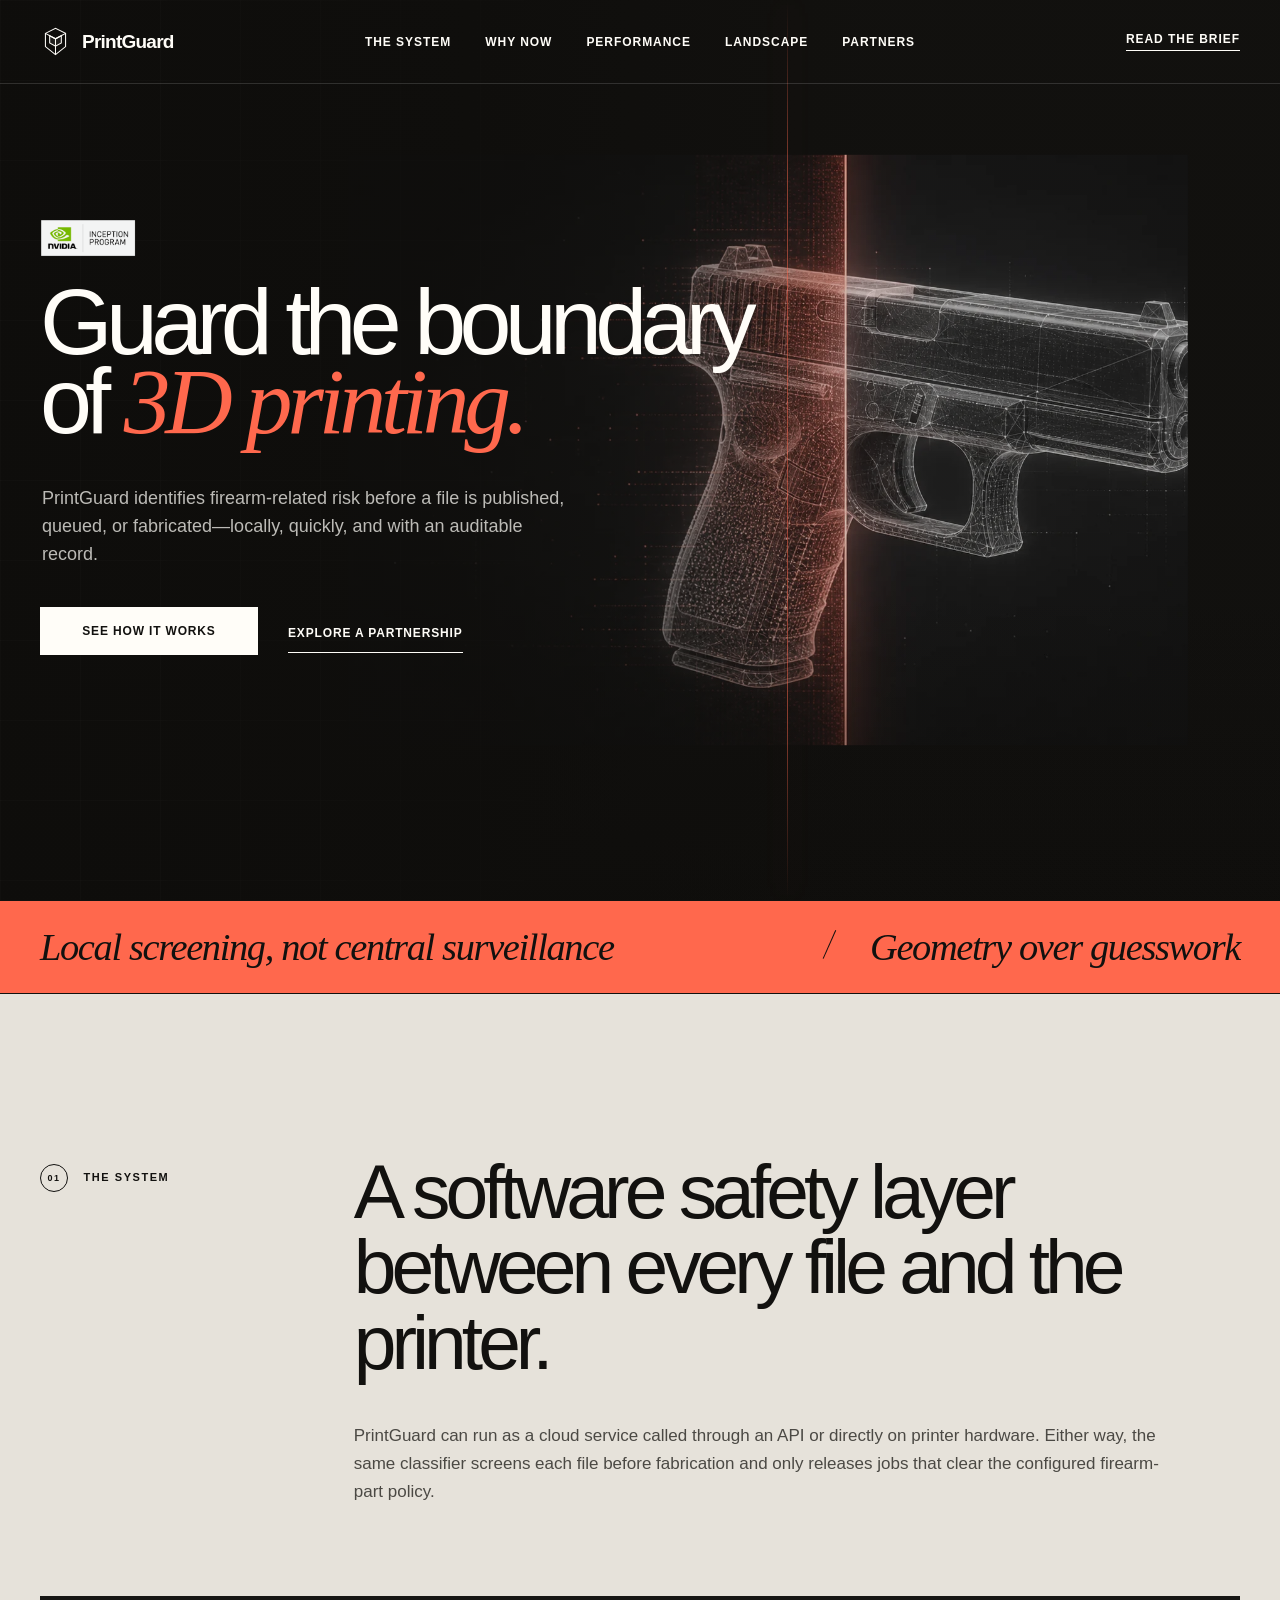
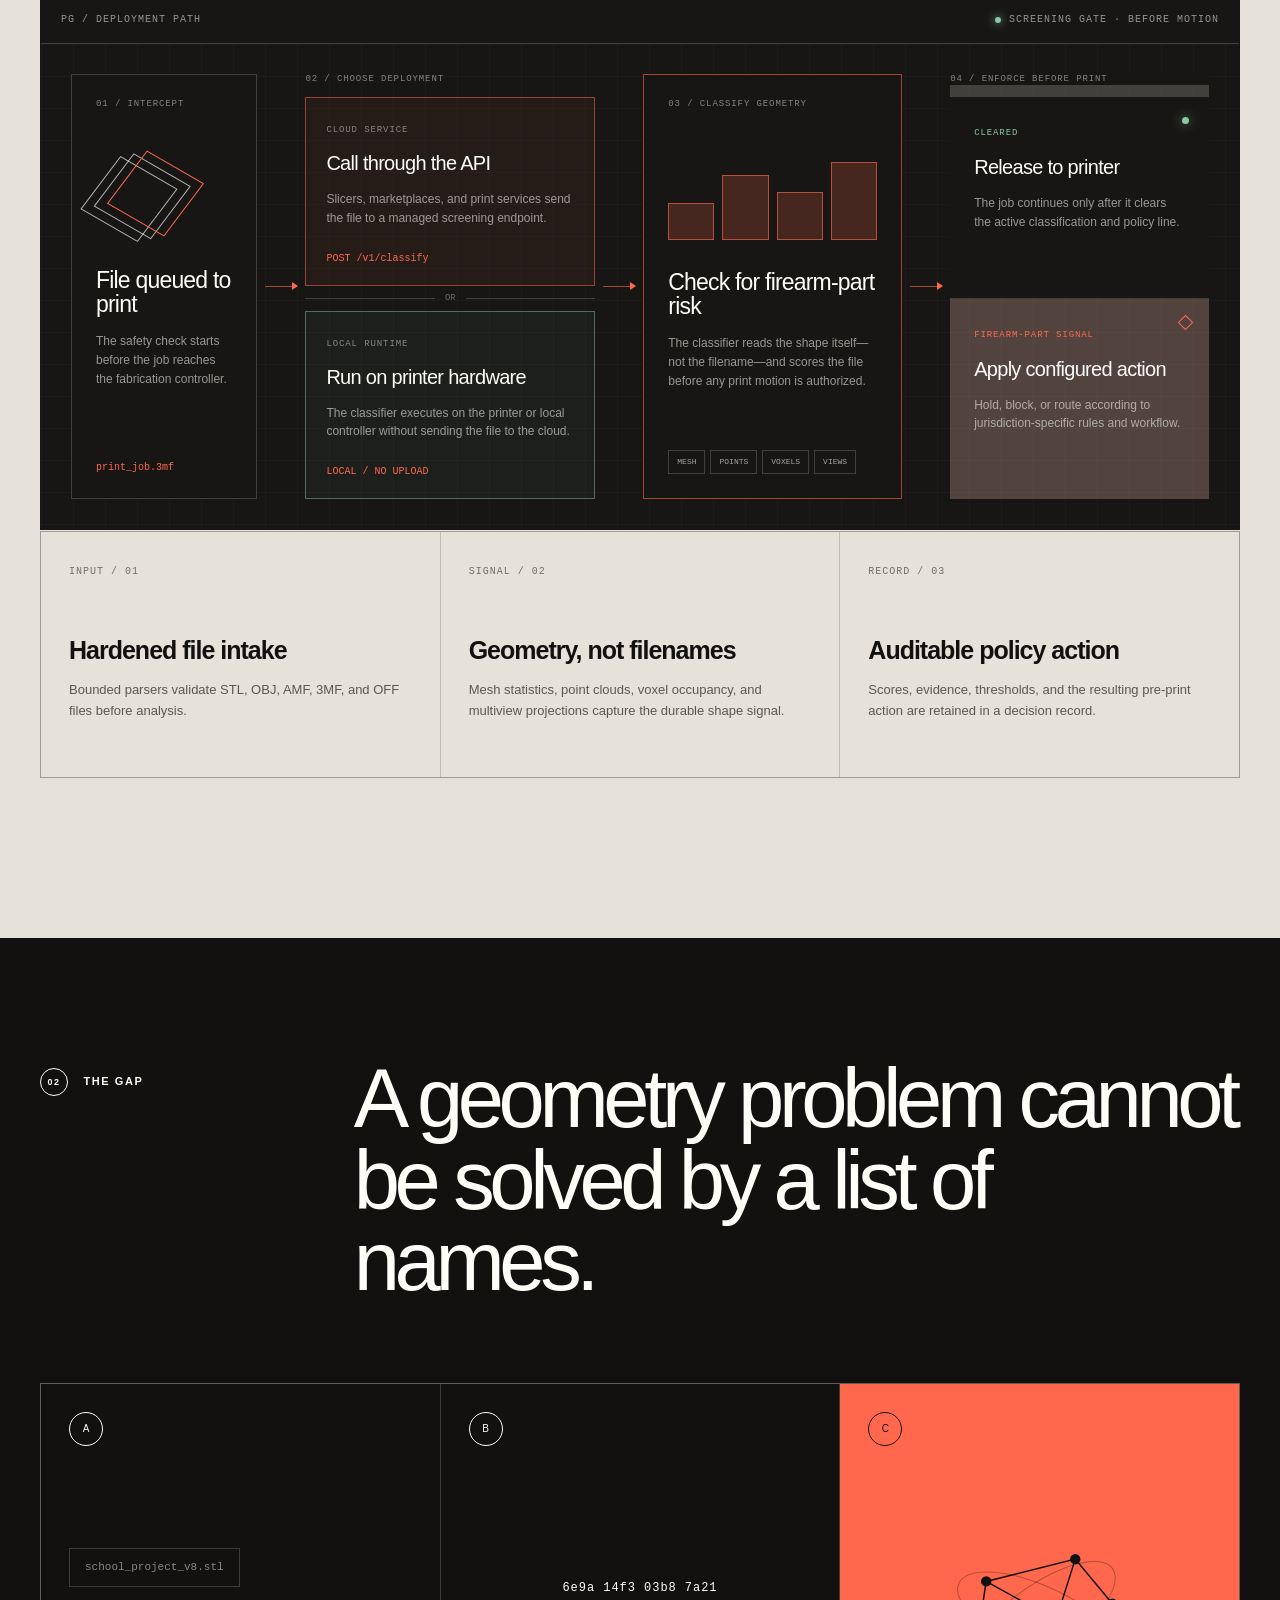
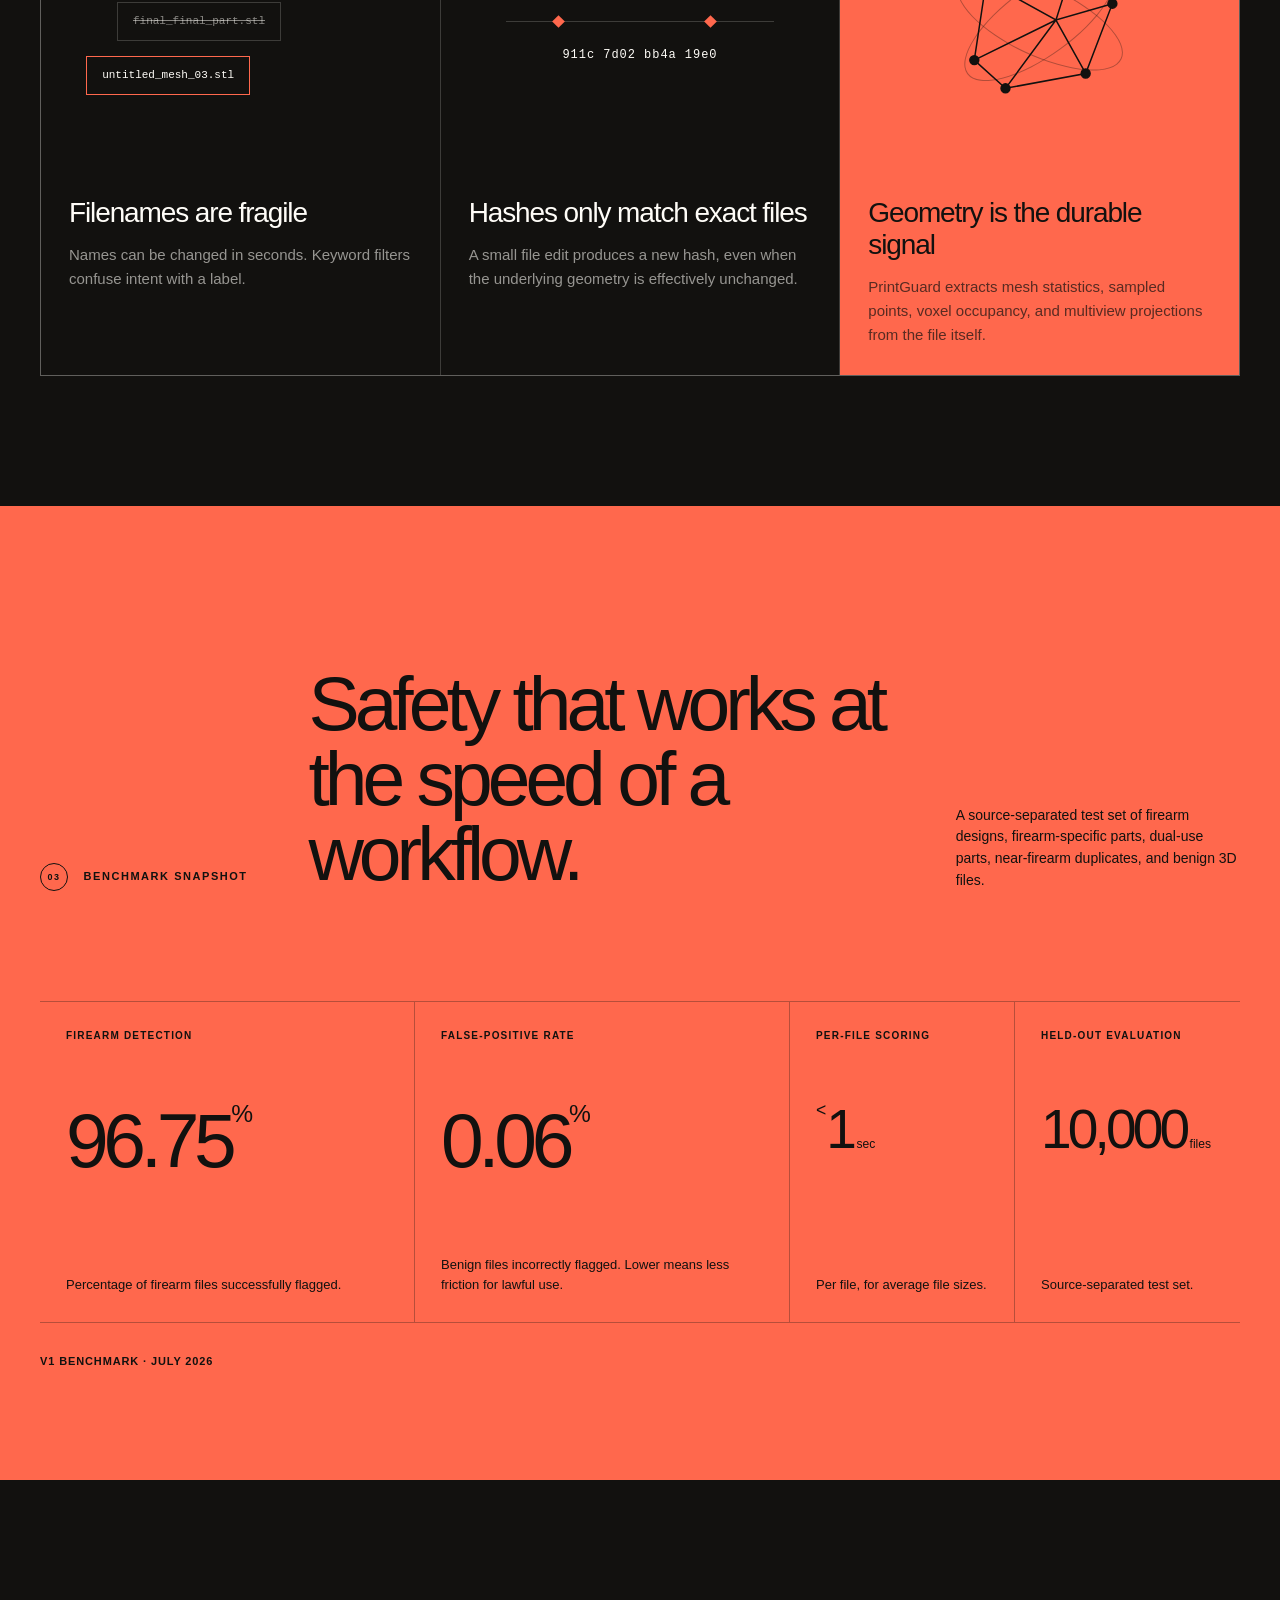
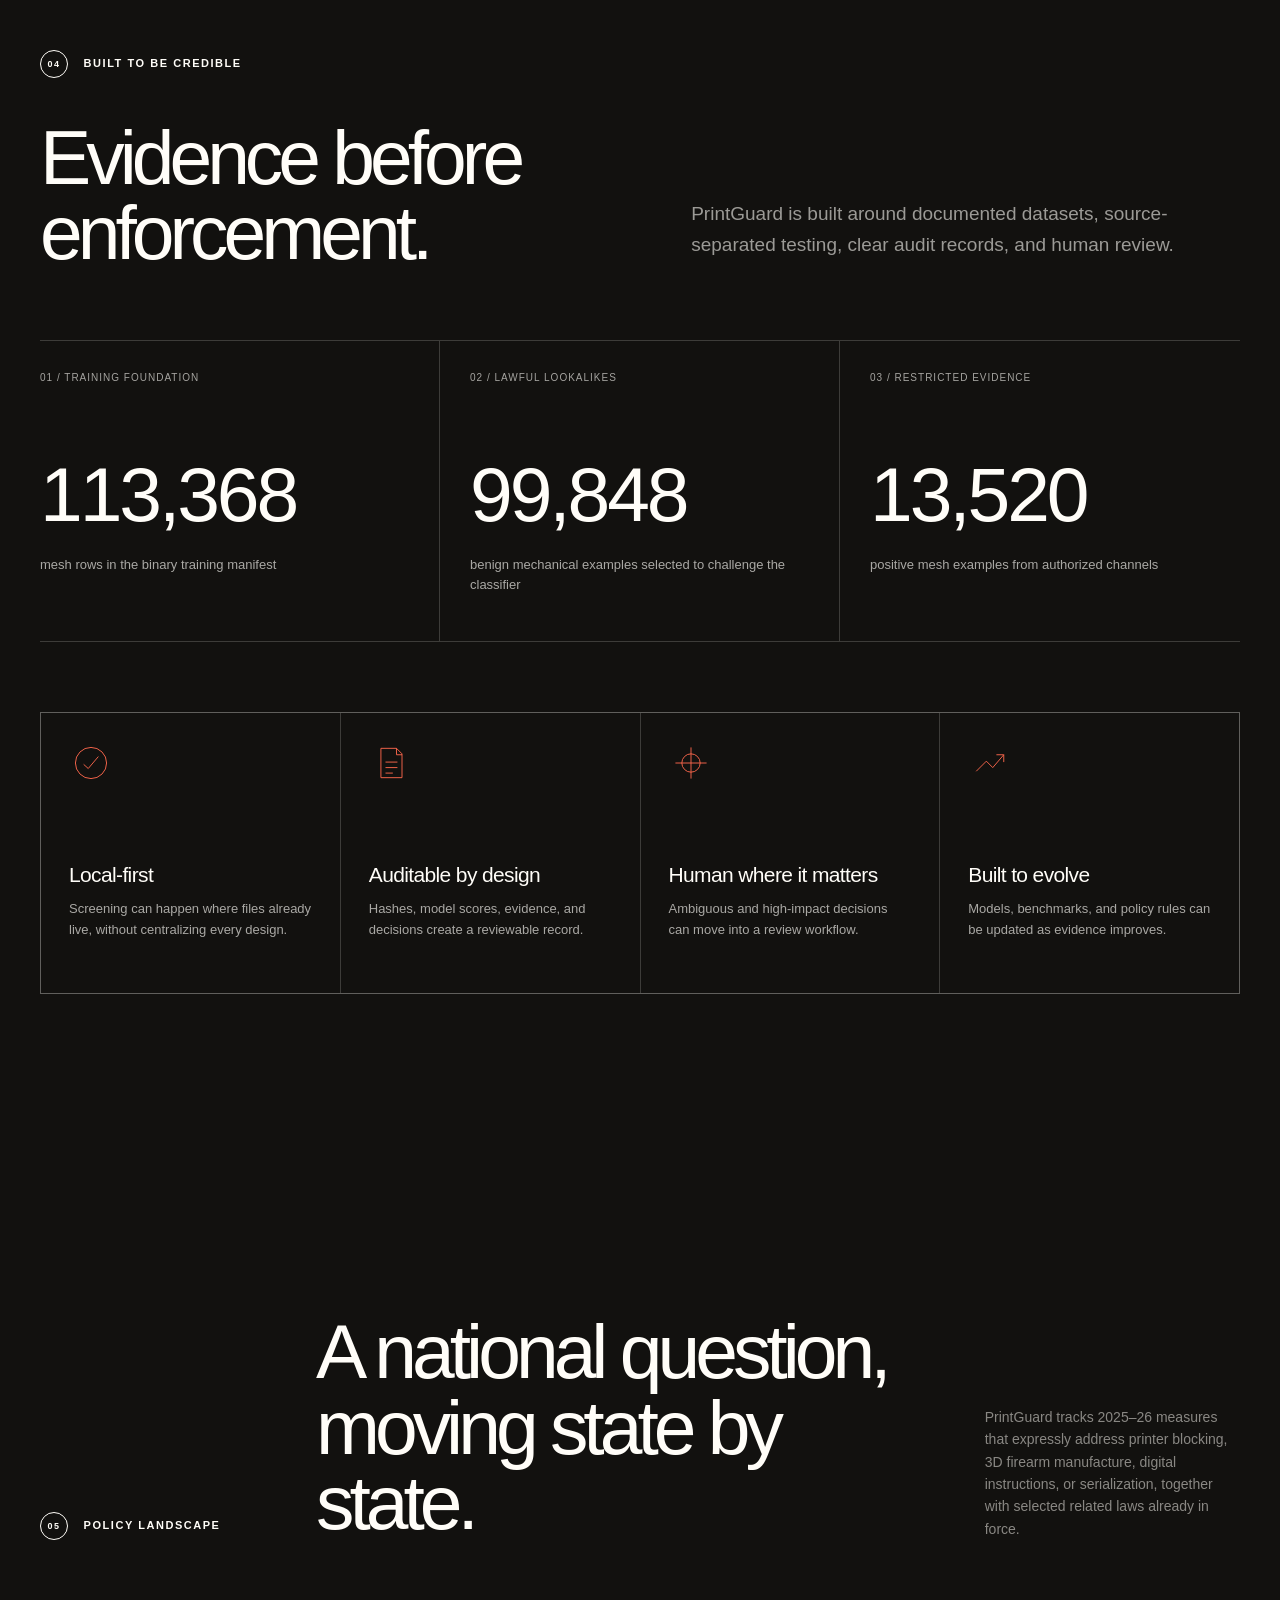
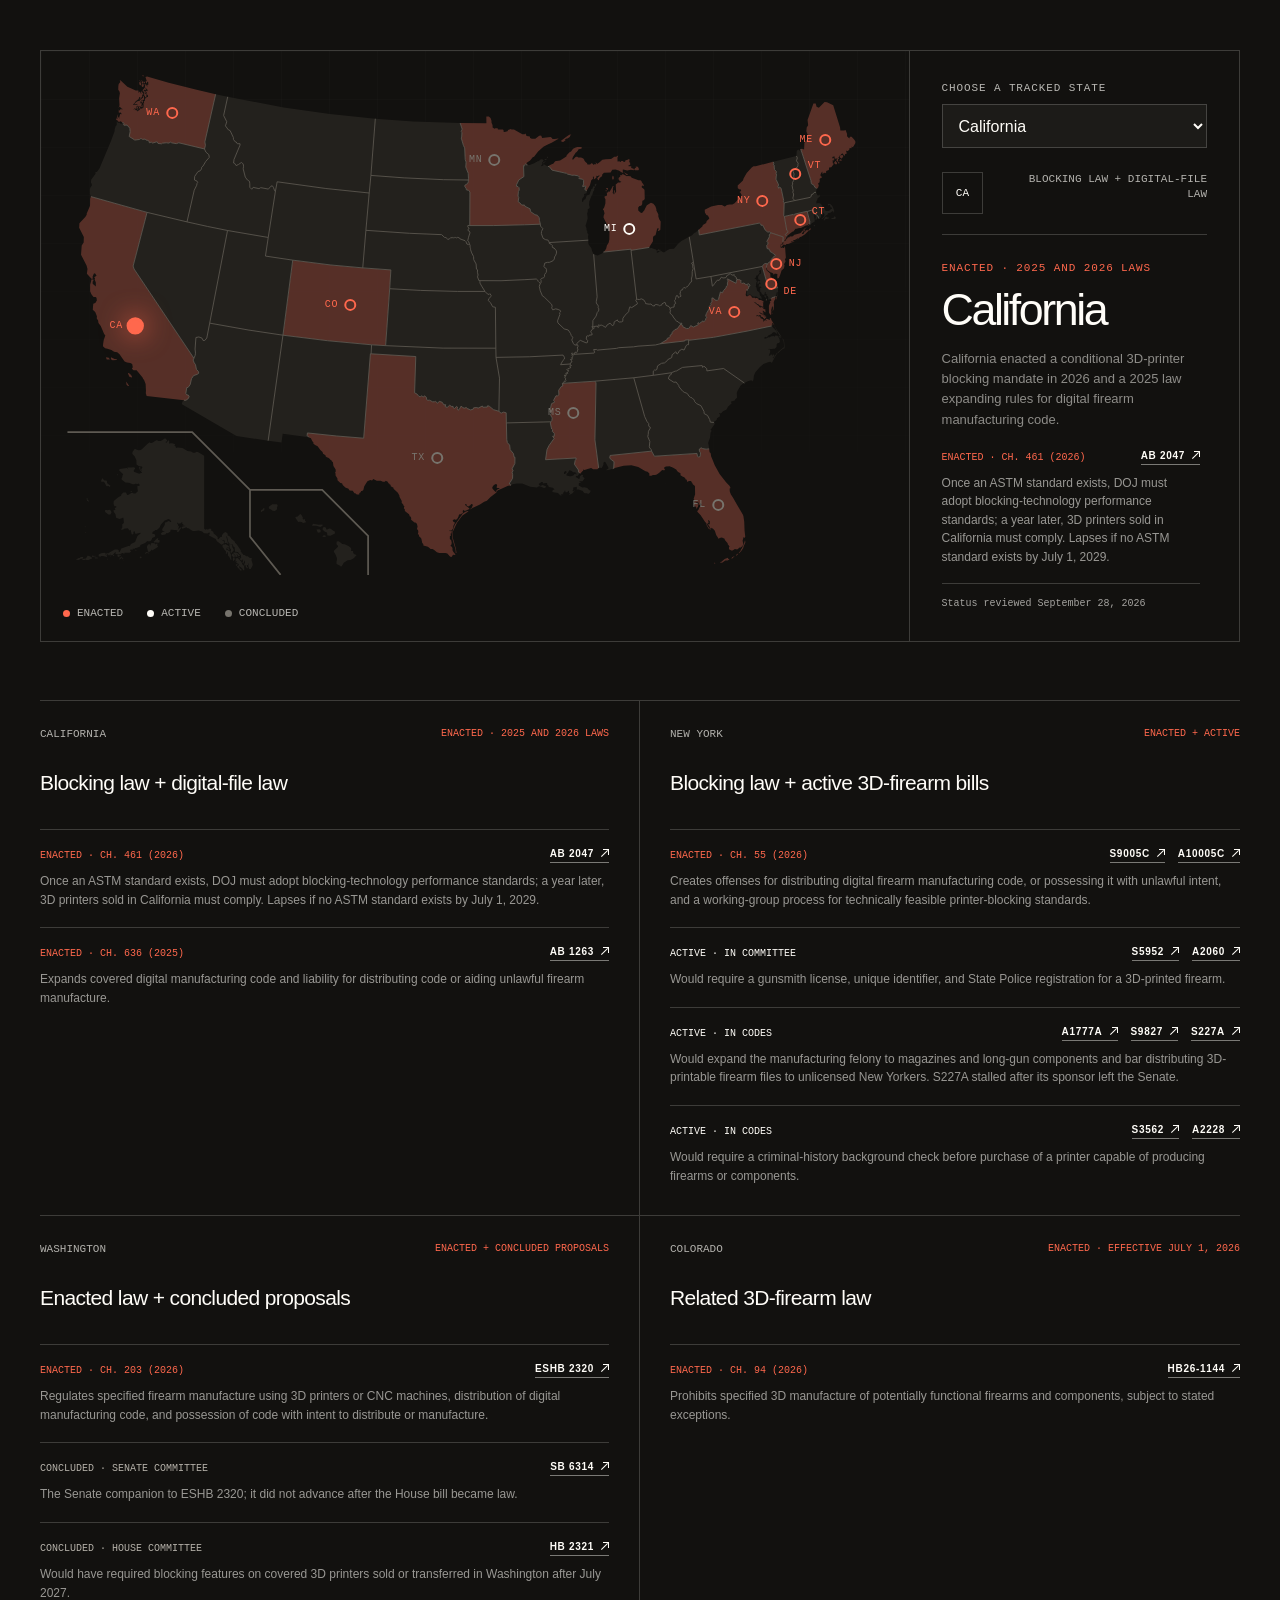
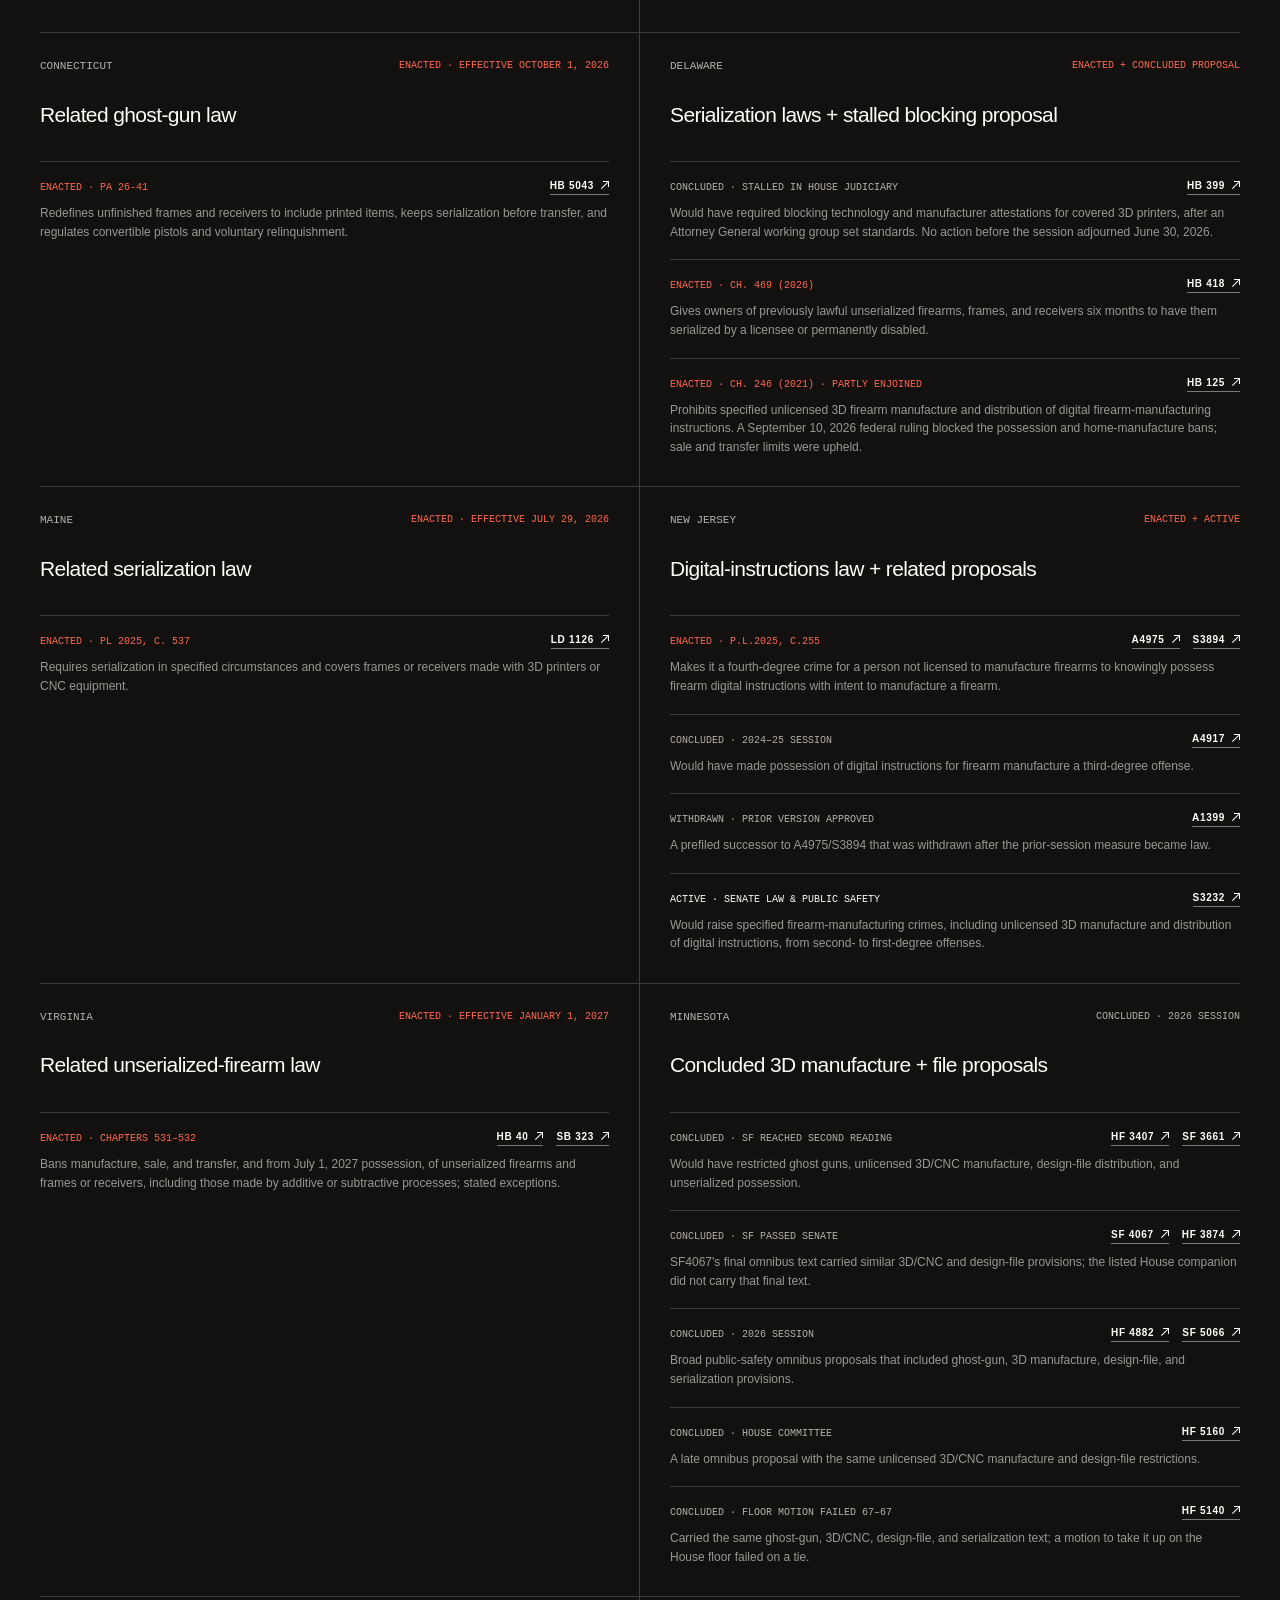
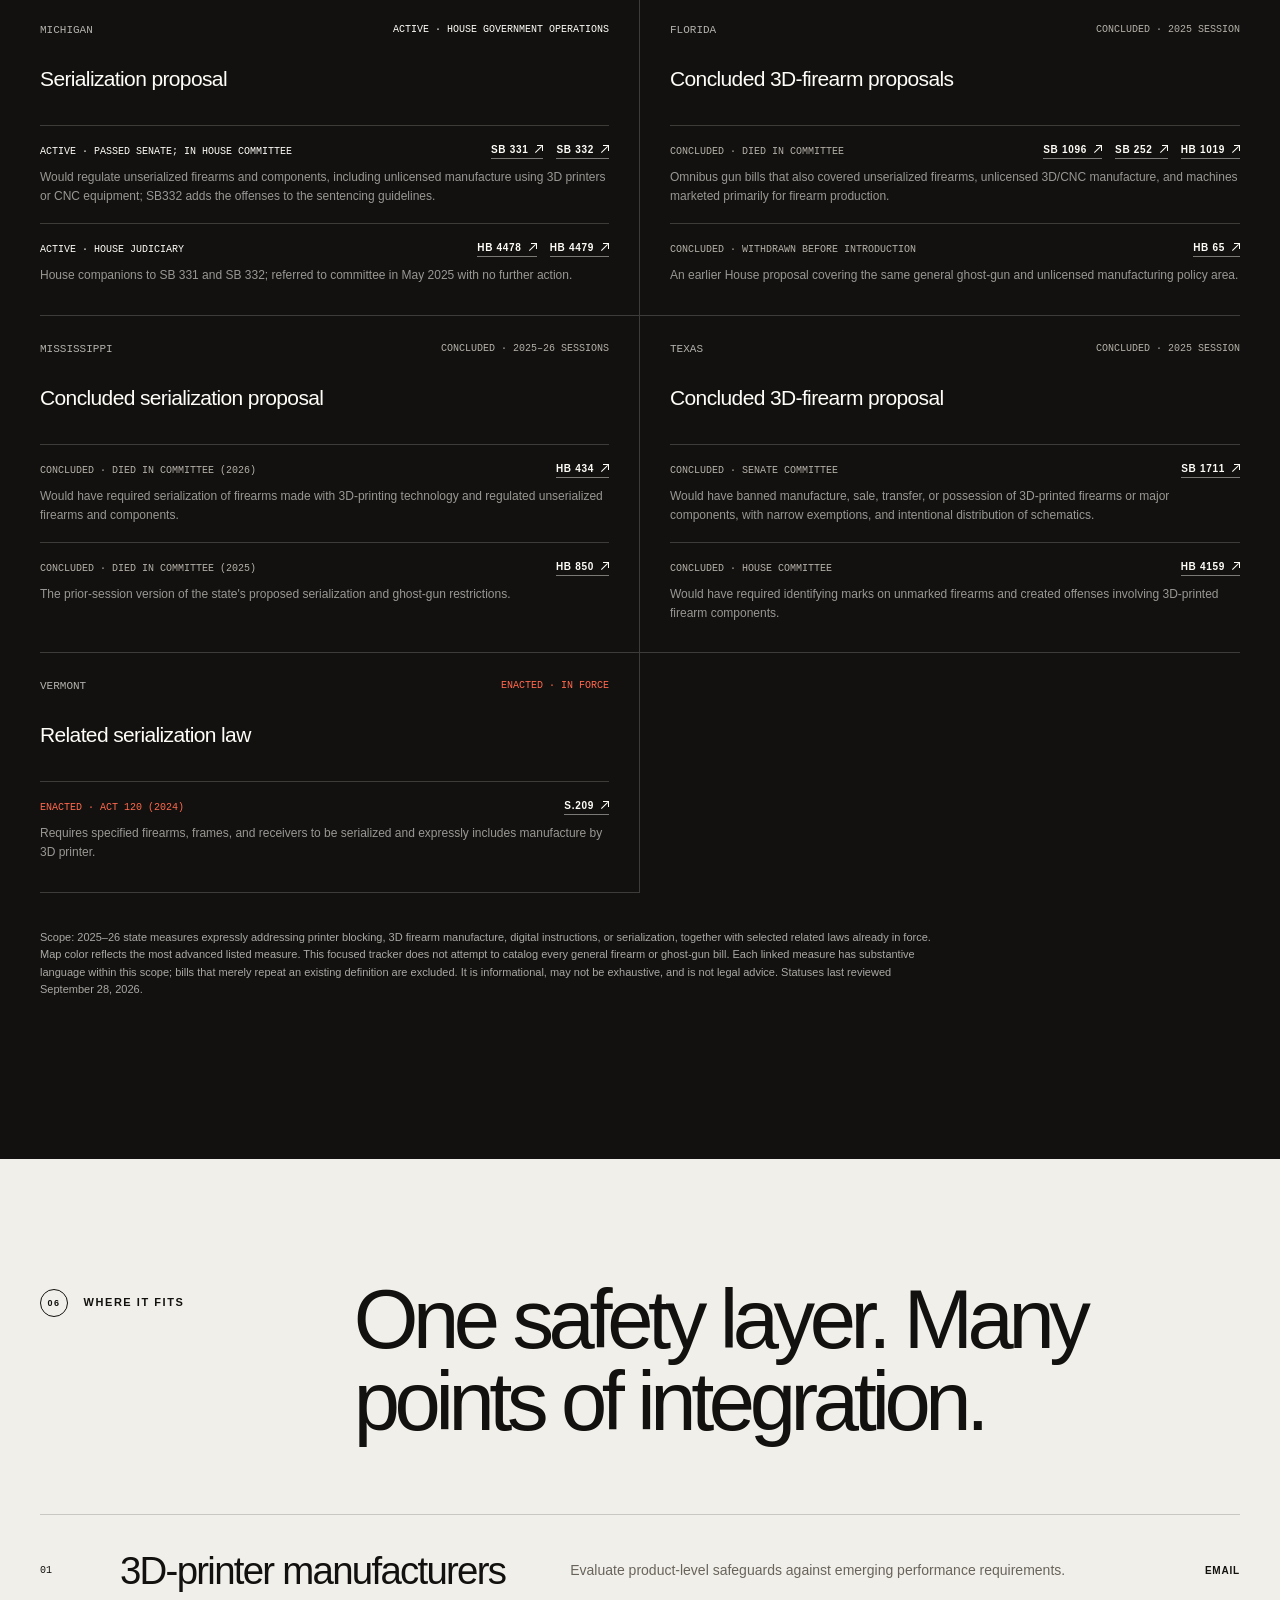
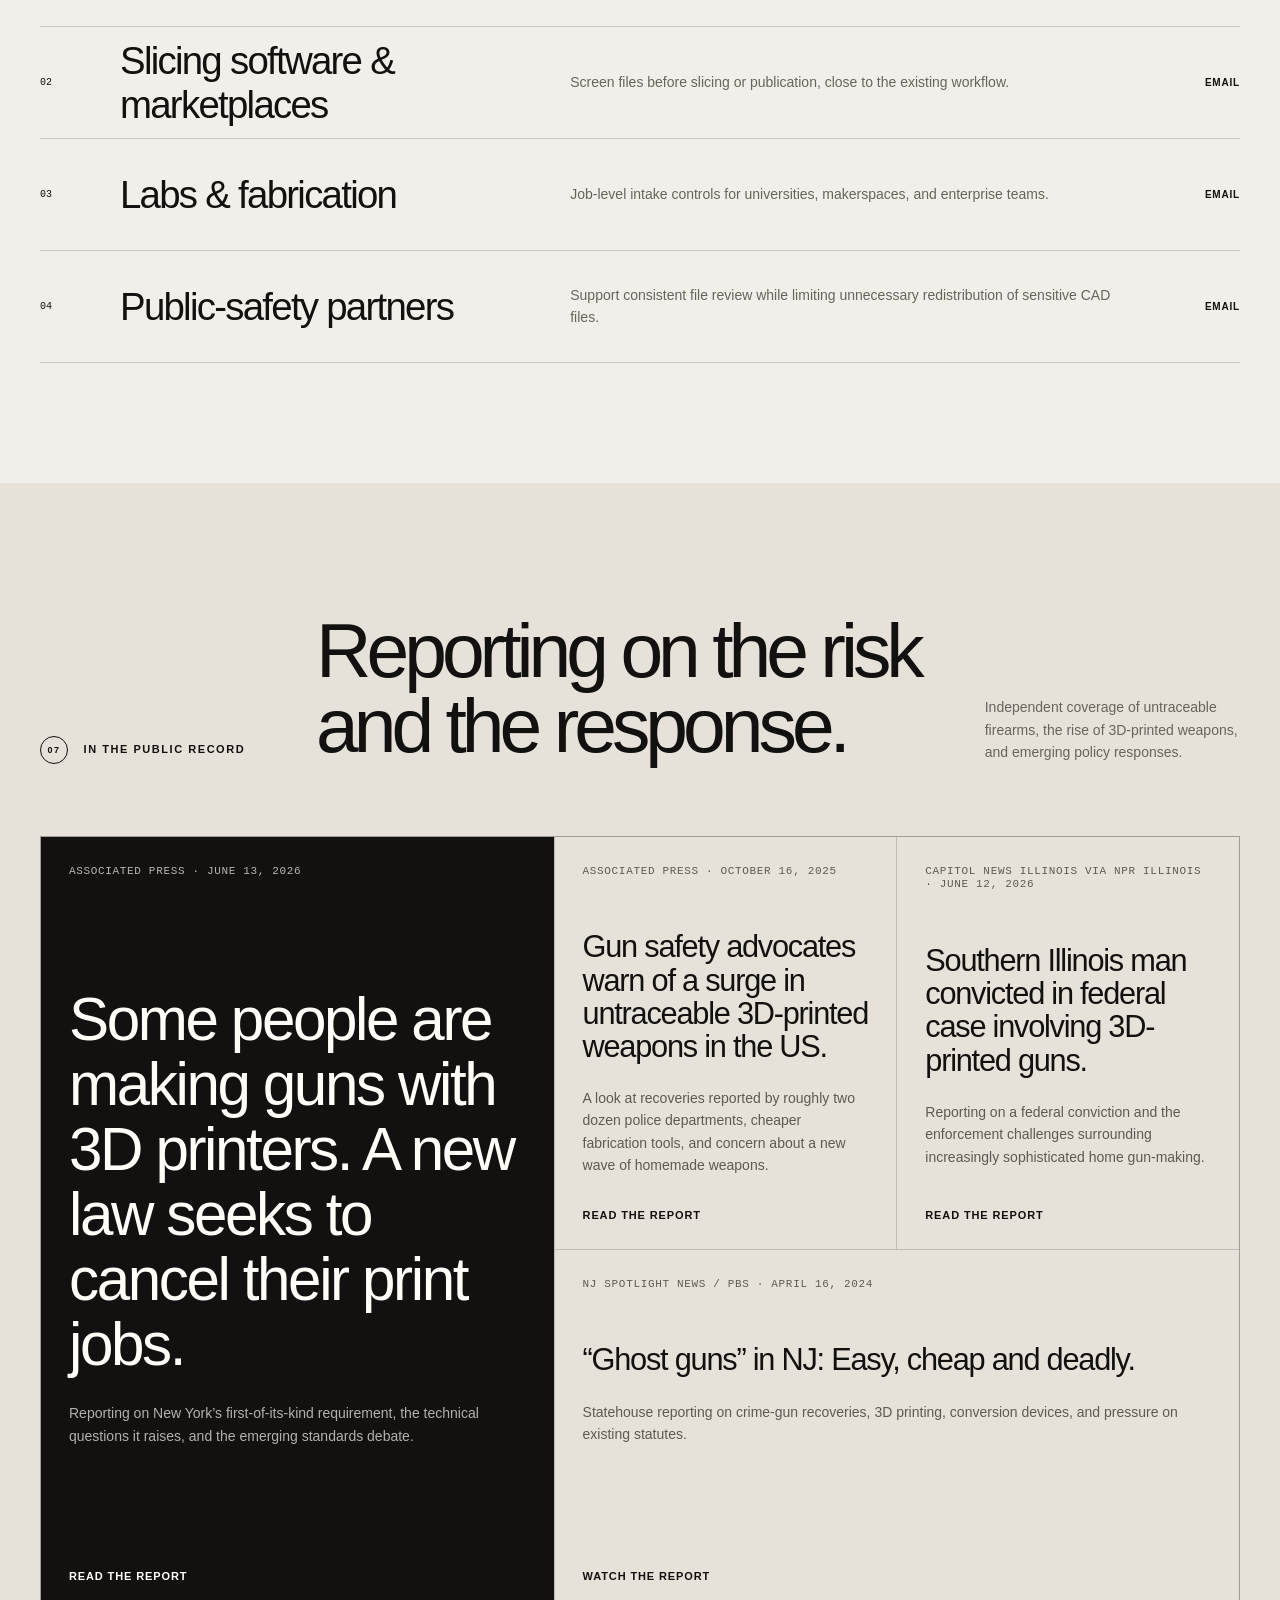
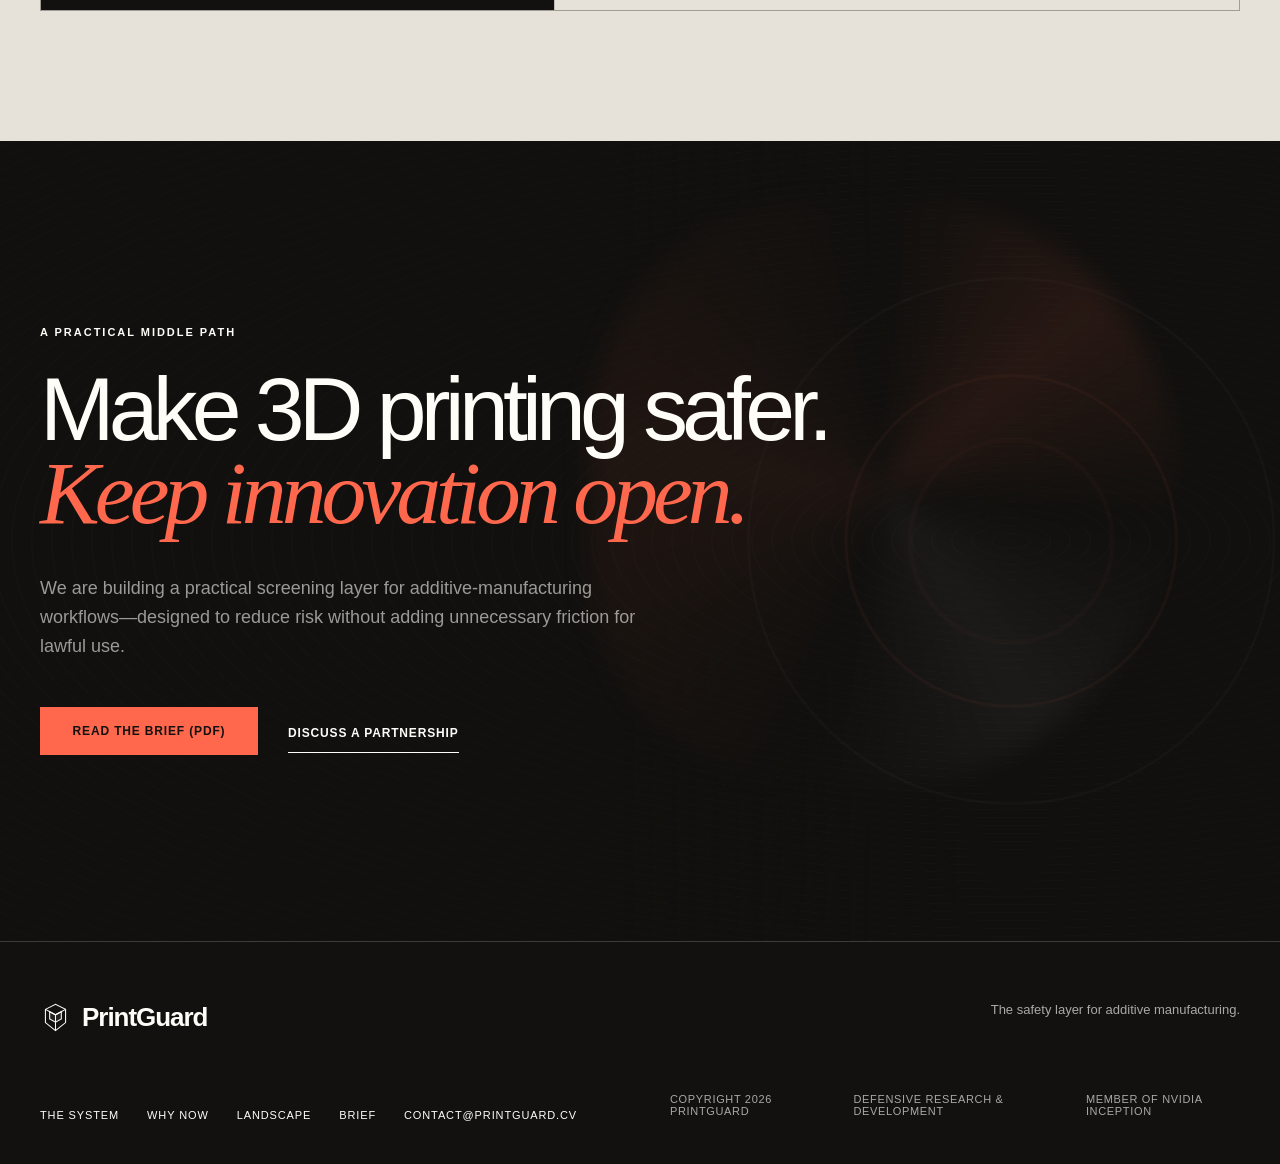
==== index.html @ b594e623 "format" ====
<!doctype html>
<html lang="en">
  <head>
    <meta charset="utf-8" />
    <meta name="viewport" content="width=device-width, initial-scale=1" />
    <meta
      name="description"
      content="PrintGuard is a local-first safety layer for additive manufacturing: fast, auditable screening for firearm-related risk in 3D-printing files."
    />
    <meta name="theme-color" content="#12110f" />
    <link rel="canonical" href="https://printguard.cv/" />
    <link rel="icon" href="assets/favicon.svg" type="image/svg+xml" />
    <meta property="og:title" content="PrintGuard — The safety layer for additive manufacturing" />
    <meta
      property="og:description"
      content="Local screening. Auditable decisions. Practical compliance for the next era of 3D printing."
    />
    <meta property="og:type" content="website" />
    <meta property="og:url" content="https://printguard.cv/" />
    <meta property="og:image" content="https://printguard.cv/assets/printguard-firearm-scan-hero-v2.png" />
    <meta property="og:image:alt" content="A firearm rendered as a defensive 3D geometry scan" />
    <meta name="twitter:card" content="summary_large_image" />
    <title>PrintGuard — The safety layer for additive manufacturing</title>
    <script>
      document.documentElement.classList.add("js");
      if (window.location.hash === "#demo") document.documentElement.classList.add("demo-route-pending");
    </script>
    <link rel="preload" href="assets/printguard-firearm-scan-hero-v2.webp" as="image" type="image/webp" />
    <link rel="stylesheet" href="styles.css?v=23" />
    <link rel="stylesheet" href="assets/demo.css?v=4" />
  </head>
  <body>
    <!--
      With appreciation for the visual inspiration: astera.org,
      onepagelove.com/digital-original-xr, onepagelove.com/materials,
      iconiq.com, convergentresearch.org, and foundersfund.com.
    -->
    <a class="skip-link" href="#main">Skip to content</a>

    <header class="site-header" data-header>
      <a class="brand" href="#top" aria-label="PrintGuard home">
        <svg class="brand-mark" viewBox="0 0 40 40" aria-hidden="true">
          <path d="M7 9.5 20 3l13 6.5v17L20 37 7 26.5Z" />
          <path d="m7 9.5 13 7 13-7M20 16.5V37" />
          <path d="m12.5 12.5 7.5 4 7.5-4v9.25L20 26l-7.5-4.25Z" />
        </svg>
        <span>PrintGuard</span>
      </a>

      <button class="menu-toggle" type="button" aria-expanded="false" aria-controls="site-nav">
        <span></span><span></span>
        <span class="sr-only">Open navigation</span>
      </button>

      <nav class="site-nav" id="site-nav" aria-label="Primary navigation">
        <a href="#system">The system</a>
        <a href="#gap">Why now</a>
        <a href="#performance">Performance</a>
        <a href="#landscape">Landscape</a>
        <a href="#partners">Partners</a>
        <a class="mobile-nav-brief" href="assets/PrintGuard_Brief.pdf?v=5" target="_blank" rel="noreferrer">Read the brief</a>
      </nav>

      <a class="header-cta" href="assets/PrintGuard_Brief.pdf?v=5" target="_blank" rel="noreferrer">
        Read the brief
      </a>
    </header>

    <main id="main">
      <section class="hero" id="top" aria-labelledby="hero-title">
        <div class="hero-art" aria-hidden="true">
          <picture>
            <source srcset="assets/printguard-firearm-scan-hero-v2.webp" type="image/webp" />
            <img src="assets/printguard-firearm-scan-hero-v2.png" alt="" />
          </picture>
          <span class="hero-scan"></span>
          <span class="hero-grid"></span>
        </div>
        <div class="hero-shade" aria-hidden="true"></div>

        <div class="hero-content page-shell">
          <p class="hero-badge reveal" style="--delay: 0ms">
            <img src="assets/nvidia-inception-program-badge.png" alt="Member of the NVIDIA Inception Program" width="636" height="280" />
          </p>
          <h1 id="hero-title" class="reveal" style="--delay: 80ms">
            Guard the boundary
            <span class="hero-title-line">of <em>3D printing.</em></span>
          </h1>
          <p class="hero-intro reveal" style="--delay: 160ms">
            PrintGuard identifies firearm-related risk before a file is published, queued, or fabricated—locally,
            quickly, and with an auditable record.
          </p>
          <div class="hero-actions reveal" style="--delay: 240ms">
            <a class="button button-light" href="#system">See how it works</a>
            <a class="text-link" href="#partners">Explore a partnership</a>
          </div>
        </div>

        <div class="hero-foot page-shell reveal" style="--delay: 320ms">
          <span>Local screening</span>
          <span>Auditable decisions</span>
          <span>Practical compliance</span>
          <span class="scroll-cue">Scroll to explore <i></i></span>
        </div>
      </section>

      <section class="principle-band" aria-label="PrintGuard principles">
        <div class="principles page-shell">
          <span>Local screening, not central surveillance</span>
          <span>Geometry over guesswork</span>
        </div>
      </section>

      <section class="system-section" id="system" aria-labelledby="system-title">
        <div class="page-shell">
          <div class="system-heading">
            <p class="section-label reveal"><span>01</span> The system</p>
            <div>
              <h2 class="display-heading reveal" id="system-title">A software safety layer between every file and the printer.</h2>
              <p class="system-intro reveal">
                PrintGuard can run as a cloud service called through an API or directly on printer hardware. Either
                way, the same classifier screens each file before fabrication and only releases jobs that clear the
                configured firearm-part policy.
              </p>
            </div>
          </div>

          <div class="system-architecture reveal" aria-label="PrintGuard deployment and pre-print screening flow">
            <div class="architecture-topline">
              <span>PG / DEPLOYMENT PATH</span>
              <span class="live-state"><i></i> Screening gate · before motion</span>
            </div>

            <div class="architecture-flow">
              <article class="architecture-node ingress-node">
                <span class="architecture-code">01 / Intercept</span>
                <div class="file-cube" aria-hidden="true"><i></i><i></i><i></i></div>
                <h3>File queued to print</h3>
                <p>The safety check starts before the job reaches the fabrication controller.</p>
                <code>print_job.3mf</code>
              </article>

              <span class="flow-arrow" aria-hidden="true"></span>

              <div class="deployment-paths">
                <p>02 / Choose deployment</p>
                <article class="deployment-option cloud-option">
                  <span>Cloud service</span>
                  <h3>Call through the API</h3>
                  <p>Slicers, marketplaces, and print services send the file to a managed screening endpoint.</p>
                  <code>POST /v1/classify</code>
                </article>
                <span class="deployment-or">or</span>
                <article class="deployment-option edge-option">
                  <span>Local runtime</span>
                  <h3>Run on printer hardware</h3>
                  <p>The classifier executes on the printer or local controller without sending the file to the cloud.</p>
                  <code>LOCAL / NO UPLOAD</code>
                </article>
              </div>

              <span class="flow-arrow" aria-hidden="true"></span>

              <article class="architecture-node classifier-node">
                <span class="architecture-code">03 / Classify geometry</span>
                <div class="classifier-mark" aria-hidden="true"><i></i><i></i><i></i><i></i></div>
                <h3>Check for firearm-part risk</h3>
                <p>The classifier reads the shape itself—not the filename—and scores the file before any print motion is authorized.</p>
                <div class="signal-chips" aria-label="Geometry signals used by the classifier">
                  <span>Mesh</span><span>Points</span><span>Voxels</span><span>Views</span>
                </div>
              </article>

              <span class="flow-arrow" aria-hidden="true"></span>

              <div class="outcome-paths">
                <p>04 / Enforce before print</p>
                <article class="outcome-card clear-outcome">
                  <span>Cleared</span>
                  <h3>Release to printer</h3>
                  <p>The job continues only after it clears the active classification and policy line.</p>
                </article>
                <article class="outcome-card signal-outcome">
                  <span>Firearm-part signal</span>
                  <h3>Apply configured action</h3>
                  <p>Hold, block, or route according to jurisdiction-specific rules and workflow.</p>
                </article>
              </div>
            </div>
          </div>

          <div class="system-capabilities">
            <article class="system-capability reveal">
              <span>INPUT / 01</span>
              <h3>Hardened file intake</h3>
              <p>Bounded parsers validate STL, OBJ, AMF, 3MF, and OFF files before analysis.</p>
            </article>
            <article class="system-capability reveal" style="--delay: 80ms">
              <span>SIGNAL / 02</span>
              <h3>Geometry, not filenames</h3>
              <p>Mesh statistics, point clouds, voxel occupancy, and multiview projections capture the durable shape signal.</p>
            </article>
            <article class="system-capability reveal" style="--delay: 160ms">
              <span>RECORD / 03</span>
              <h3>Auditable policy action</h3>
              <p>Scores, evidence, thresholds, and the resulting pre-print action are retained in a decision record.</p>
            </article>
          </div>
        </div>
      </section>

      <section class="gap-section dark-section" id="gap" aria-labelledby="gap-title">
        <div class="page-shell">
          <div class="gap-heading">
            <p class="section-label reveal"><span>02</span> The gap</p>
            <h2 class="display-heading reveal" id="gap-title">A geometry problem cannot be solved by a list of names.</h2>
          </div>

          <div class="gap-grid">
            <article class="gap-card reveal">
              <span class="card-index">A</span>
              <div class="failure-visual filename-visual" aria-hidden="true">
                <span>school_project_v8.stl</span>
                <span>final_final_part.stl</span>
                <span>untitled_mesh_03.stl</span>
              </div>
              <h3>Filenames are fragile</h3>
              <p>Names can be changed in seconds. Keyword filters confuse intent with a label.</p>
            </article>

            <article class="gap-card reveal" style="--delay: 80ms">
              <span class="card-index">B</span>
              <div class="failure-visual hash-visual" aria-hidden="true">
                <code>6e9a 14f3 03b8 7a21</code>
                <i></i>
                <code>911c 7d02 bb4a 19e0</code>
              </div>
              <h3>Hashes only match exact files</h3>
              <p>A small file edit produces a new hash, even when the underlying geometry is effectively unchanged.</p>
            </article>

            <article class="gap-card accent-card reveal" style="--delay: 160ms">
              <span class="card-index">C</span>
              <div class="failure-visual geometry-visual" aria-hidden="true">
                <span class="geo-orbit orbit-one"></span>
                <span class="geo-orbit orbit-two"></span>
                <svg viewBox="0 0 180 130">
                  <path d="m46 91 8-53 60-15 25 30-18 47-54 10Z" />
                  <path d="m54 38 47 26 38-11M101 64l20 36M101 64 67 110M46 91l55-27M114 23l-13 41" />
                  <circle cx="54" cy="38" r="3" /><circle cx="114" cy="23" r="3" />
                  <circle cx="139" cy="53" r="3" /><circle cx="121" cy="100" r="3" />
                  <circle cx="67" cy="110" r="3" /><circle cx="46" cy="91" r="3" />
                </svg>
              </div>
              <h3>Geometry is the durable signal</h3>
              <p>PrintGuard extracts mesh statistics, sampled points, voxel occupancy, and multiview projections from the file itself.</p>
            </article>
          </div>
        </div>
      </section>

      <section class="performance-section" id="performance" aria-labelledby="performance-title">
        <div class="page-shell">
          <div class="performance-heading">
            <p class="section-label reveal"><span>03</span> Benchmark snapshot</p>
            <h2 class="display-heading reveal" id="performance-title">Safety that works at the speed of a workflow.</h2>
            <p class="reveal">A source-separated test set of firearm designs, firearm-specific parts, dual-use parts, near-firearm duplicates, and benign 3D files.</p>
          </div>

          <div class="metric-grid">
            <article class="metric-card metric-primary reveal">
              <span class="metric-kicker">Firearm detection</span>
              <strong>96.75<sup>%</sup></strong>
              <p>Percentage of firearm files successfully flagged.</p>
            </article>
            <article class="metric-card reveal" style="--delay: 80ms">
              <span class="metric-kicker">False-positive rate</span>
              <strong>0.06<sup>%</sup></strong>
              <p>Benign files incorrectly flagged. Lower means less friction for lawful use.</p>
            </article>
            <article class="metric-card metric-small reveal" style="--delay: 160ms">
              <span class="metric-kicker">Per-file scoring</span>
              <strong><sup>&lt;</sup>1<small> sec</small></strong>
              <p>Per file, for average file sizes.</p>
            </article>
            <article class="metric-card metric-small reveal" style="--delay: 240ms">
              <span class="metric-kicker">Held-out evaluation</span>
              <strong>10,000<small> files</small></strong>
              <p>Source-separated test set.</p>
            </article>
          </div>

          <p class="benchmark-note reveal">
            <span>V1 benchmark · July 2026</span>
          </p>
        </div>
      </section>

      <section class="foundation-section dark-section" id="foundation" aria-labelledby="foundation-title">
        <div class="page-shell foundation-grid">
          <div>
            <p class="section-label reveal"><span>04</span> Built to be credible</p>
            <h2 class="display-heading reveal" id="foundation-title">Evidence before enforcement.</h2>
          </div>
          <div class="foundation-copy reveal">
            <p>
              PrintGuard is built around documented datasets, source-separated testing, clear audit records, and
              human review.
            </p>
          </div>

          <div class="asset-ledger">
            <article class="ledger-stat reveal">
              <span>01 / Training foundation</span><strong>113,368</strong><p>mesh rows in the binary training manifest</p>
            </article>
            <article class="ledger-stat reveal" style="--delay: 60ms">
              <span>02 / Lawful lookalikes</span><strong>99,848</strong><p>benign mechanical examples selected to challenge the classifier</p>
            </article>
            <article class="ledger-stat reveal" style="--delay: 120ms">
              <span>03 / Restricted evidence</span><strong>13,520</strong><p>positive mesh examples from authorized channels</p>
            </article>
          </div>

          <div class="trust-grid">
            <article class="trust-card reveal">
              <svg viewBox="0 0 48 48" aria-hidden="true"><circle cx="24" cy="24" r="17"/><path d="M16 25.5 21 30l11-13"/></svg>
              <h3>Local-first</h3>
              <p>Screening can happen where files already live, without centralizing every design.</p>
            </article>
            <article class="trust-card reveal" style="--delay: 60ms">
              <svg viewBox="0 0 48 48" aria-hidden="true"><path d="M13 8h17l6 6v26H13Z"/><path d="M30 8v7h6M18 23h13M18 29h13M18 35h8"/></svg>
              <h3>Auditable by design</h3>
              <p>Hashes, model scores, evidence, and decisions create a reviewable record.</p>
            </article>
            <article class="trust-card reveal" style="--delay: 120ms">
              <svg viewBox="0 0 48 48" aria-hidden="true"><path d="M24 7v34M7 24h34"/><circle cx="24" cy="24" r="10"/></svg>
              <h3>Human where it matters</h3>
              <p>Ambiguous and high-impact decisions can move into a review workflow.</p>
            </article>
            <article class="trust-card reveal" style="--delay: 180ms">
              <svg viewBox="0 0 48 48" aria-hidden="true"><path d="M9 33 20 22l7 7 12-14"/><path d="M31 15h8v8"/></svg>
              <h3>Built to evolve</h3>
              <p>Models, benchmarks, and policy rules can be updated as evidence improves.</p>
            </article>
          </div>
        </div>
      </section>

      <section class="landscape-section dark-section" id="landscape" aria-labelledby="landscape-title">
        <div class="page-shell">
          <div class="landscape-heading">
            <p class="section-label reveal"><span>05</span> Policy landscape</p>
            <h2 class="display-heading reveal" id="landscape-title">A national question, moving state by state.</h2>
            <p class="reveal">
              PrintGuard tracks 2025–26 measures that expressly address printer blocking, 3D firearm manufacture,
              digital instructions, or serialization, together with selected related laws already in force.
            </p>
          </div>

          <div class="policy-map-layout reveal">
            <div class="policy-map" role="group" aria-label="Interactive map of tracked state policy activity">
              <span class="map-grid" aria-hidden="true"></span>
              <div class="policy-map-canvas">
                <!-- CC0 Albers-projection state map derived from Wikimedia Commons: Blank US Map (states only).svg -->
                <img class="us-outline" src="assets/us-policy-map.svg?v=3" alt="" aria-hidden="true" />

                <button class="state-marker status-enacted active" style="--x: 8.34%; --y: 50.74%" data-policy-state="CA" type="button" aria-controls="policy-detail" aria-label="Show California policy details" aria-pressed="true"><span>CA</span><i></i></button>
                <button class="state-marker status-enacted" style="--x: 12.87%; --y: 8.47%" data-policy-state="WA" type="button" aria-controls="policy-detail" aria-label="Show Washington policy details" aria-pressed="false"><span>WA</span><i></i></button>
                <button class="state-marker status-enacted" style="--x: 34.75%; --y: 46.41%" data-policy-state="CO" type="button" aria-controls="policy-detail" aria-label="Show Colorado policy details" aria-pressed="false"><span>CO</span><i></i></button>
                <button class="state-marker status-enacted" style="--x: 92.97%; --y: 13.78%" data-policy-state="ME" type="button" aria-controls="policy-detail" aria-label="Show Maine policy details" aria-pressed="false"><span>ME</span><i></i></button>
                <button class="state-marker status-enacted marker-tight" style="--x: 89.36%; --y: 20.45%" data-policy-state="VT" type="button" aria-controls="policy-detail" aria-label="Show Vermont policy details" aria-pressed="false"><span>VT</span><i></i></button>
                <button class="state-marker status-enacted" style="--x: 85.30%; --y: 25.89%" data-policy-state="NY" type="button" aria-controls="policy-detail" aria-label="Show New York policy details" aria-pressed="false"><span>NY</span><i></i></button>
                <button class="state-marker status-enacted marker-tight" style="--x: 89.86%; --y: 29.63%" data-policy-state="CT" type="button" aria-controls="policy-detail" aria-label="Show Connecticut policy details" aria-pressed="false"><span>CT</span><i></i></button>
                <button class="state-marker status-enacted marker-tight" style="--x: 87.02%; --y: 38.45%" data-policy-state="NJ" type="button" aria-controls="policy-detail" aria-label="Show New Jersey policy details" aria-pressed="false"><span>NJ</span><i></i></button>
                <button class="state-marker status-enacted marker-tight" style="--x: 86.38%; --y: 42.26%" data-policy-state="DE" type="button" aria-controls="policy-detail" aria-label="Show Delaware policy details" aria-pressed="false"><span>DE</span><i></i></button>
                <button class="state-marker status-enacted" style="--x: 81.82%; --y: 47.84%" data-policy-state="VA" type="button" aria-controls="policy-detail" aria-label="Show Virginia policy details" aria-pressed="false"><span>VA</span><i></i></button>
                <button class="state-marker status-concluded" style="--x: 52.43%; --y: 17.66%" data-policy-state="MN" type="button" aria-controls="policy-detail" aria-label="Show Minnesota policy details" aria-pressed="false"><span>MN</span><i></i></button>
                <button class="state-marker status-active" style="--x: 68.99%; --y: 31.35%" data-policy-state="MI" type="button" aria-controls="policy-detail" aria-label="Show Michigan policy details" aria-pressed="false"><span>MI</span><i></i></button>
                <button class="state-marker status-concluded" style="--x: 79.85%; --y: 86.17%" data-policy-state="FL" type="button" aria-controls="policy-detail" aria-label="Show Florida policy details" aria-pressed="false"><span>FL</span><i></i></button>
                <button class="state-marker status-concluded" style="--x: 62.13%; --y: 67.89%" data-policy-state="MS" type="button" aria-controls="policy-detail" aria-label="Show Mississippi policy details" aria-pressed="false"><span>MS</span><i></i></button>
                <button class="state-marker status-concluded" style="--x: 45.39%; --y: 76.88%" data-policy-state="TX" type="button" aria-controls="policy-detail" aria-label="Show Texas policy details" aria-pressed="false"><span>TX</span><i></i></button>
              </div>

              <div class="map-legend" aria-label="Status legend">
                <span><i class="status-enacted"></i> Enacted</span>
                <span><i class="status-active"></i> Active</span>
                <span><i class="status-concluded"></i> Concluded</span>
              </div>
            </div>

            <aside class="policy-detail" id="policy-detail" aria-live="polite">
              <label class="policy-select-label" for="policy-state-select">Choose a tracked state</label>
              <select class="policy-state-select" id="policy-state-select">
                <option value="CA">California</option><option value="WA">Washington</option>
                <option value="CO">Colorado</option><option value="ME">Maine</option>
                <option value="VT">Vermont</option>
                <option value="NY">New York</option><option value="CT">Connecticut</option>
                <option value="NJ">New Jersey</option><option value="DE">Delaware</option>
                <option value="VA">Virginia</option><option value="MN">Minnesota</option>
                <option value="MI">Michigan</option><option value="FL">Florida</option>
                <option value="MS">Mississippi</option><option value="TX">Texas</option>
              </select>
              <div class="detail-topline"><span data-policy-code>CA</span><i data-policy-kind>Blocking law + digital-file law</i></div>
              <p class="detail-status status-enacted" data-policy-status>Enacted · 2025 and 2026 laws</p>
              <h3 data-policy-title>California</h3>
              <p data-policy-summary>
                California enacted a conditional 3D-printer blocking mandate in 2026 and a 2025 law expanding rules for
                digital firearm manufacturing code.
              </p>
              <div class="policy-detail-measures" data-policy-measures aria-label="Bills in selected state"></div>
              <small data-policy-date>Status reviewed September 28, 2026</small>
            </aside>
          </div>

          <div class="policy-records" data-policy-records aria-label="Tracked legislation"></div>

          <p class="landscape-note reveal">
            Scope: 2025–26 state measures expressly addressing printer blocking, 3D firearm manufacture, digital
            instructions, or serialization, together with selected related laws already in force. Map color reflects
            the most advanced listed measure. This
            focused tracker does not attempt to catalog every general firearm or ghost-gun bill. Each linked measure
            has substantive language within this scope; bills that merely repeat an existing definition are excluded.
            It is informational, may not be exhaustive, and is not legal advice. Statuses last reviewed September 28, 2026.
          </p>
        </div>
      </section>

      <section class="partners-section" id="partners" aria-labelledby="partners-title">
        <div class="page-shell">
          <div class="partners-heading">
            <p class="section-label reveal"><span>06</span> Where it fits</p>
            <h2 class="display-heading reveal" id="partners-title">One safety layer. Many points of integration.</h2>
          </div>

          <div class="partner-list">
            <a class="partner-row reveal" href="mailto:contact@printguard.cv?subject=PrintGuard%20partnership%20%E2%80%94%20Printer%20OEMs">
              <span class="partner-number">01</span><h3>3D-printer manufacturers</h3>
              <p>Evaluate product-level safeguards against emerging performance requirements.</p><span class="partner-arrow">Email</span>
            </a>
            <a class="partner-row reveal" href="mailto:contact@printguard.cv?subject=PrintGuard%20partnership%20%E2%80%94%20Slicers%20and%20marketplaces">
              <span class="partner-number">02</span><h3>Slicing software &amp; marketplaces</h3>
              <p>Screen files before slicing or publication, close to the existing workflow.</p><span class="partner-arrow">Email</span>
            </a>
            <a class="partner-row reveal" href="mailto:contact@printguard.cv?subject=PrintGuard%20partnership%20%E2%80%94%20Labs%20and%20fabrication">
              <span class="partner-number">03</span><h3>Labs &amp; fabrication</h3>
              <p>Job-level intake controls for universities, makerspaces, and enterprise teams.</p><span class="partner-arrow">Email</span>
            </a>
            <a class="partner-row reveal" href="mailto:contact@printguard.cv?subject=PrintGuard%20partnership%20%E2%80%94%20Public%20safety">
              <span class="partner-number">04</span><h3>Public-safety partners</h3>
              <p>Support consistent file review while limiting unnecessary redistribution of sensitive CAD files.</p><span class="partner-arrow">Email</span>
            </a>
          </div>
        </div>
      </section>

      <section class="reading-section" id="reading" aria-labelledby="reading-title">
        <div class="page-shell">
          <div class="reading-heading">
            <p class="section-label reveal"><span>07</span> In the public record</p>
            <h2 class="display-heading reveal" id="reading-title">Reporting on the risk and the response.</h2>
            <p class="reveal">
              Independent coverage of untraceable firearms, the rise of 3D-printed weapons, and emerging policy
              responses.
            </p>
          </div>

          <div class="article-grid">
            <a class="article-card feature-article reveal" href="https://apnews.com/article/737b48cd483da5394076bc99d94619ca" target="_blank" rel="noreferrer">
              <span class="article-source">Associated Press · June 13, 2026</span>
              <h3>Some people are making guns with 3D printers. A new law seeks to cancel their print jobs.</h3>
              <p>Reporting on New York’s first-of-its-kind requirement, the technical questions it raises, and the emerging standards debate.</p>
              <span class="article-link">Read the report</span>
              <span class="sr-only">Opens in a new tab</span>
            </a>
            <a class="article-card reveal" href="https://apnews.com/article/0f22ec981a29a31d9a72d0f8b32d0b22" target="_blank" rel="noreferrer">
              <span class="article-source">Associated Press · October 16, 2025</span>
              <h3>Gun safety advocates warn of a surge in untraceable 3D-printed weapons in the US.</h3>
              <p>A look at recoveries reported by roughly two dozen police departments, cheaper fabrication tools, and concern about a new wave of homemade weapons.</p>
              <span class="article-link">Read the report</span>
              <span class="sr-only">Opens in a new tab</span>
            </a>
            <a class="article-card reveal" href="https://www.nprillinois.org/southern-il-area/2026-06-12/southern-illinois-man-convicted-in-federal-case-involving-3d-printed-guns" target="_blank" rel="noreferrer">
              <span class="article-source">Capitol News Illinois via NPR Illinois · June 12, 2026</span>
              <h3>Southern Illinois man convicted in federal case involving 3D-printed guns.</h3>
              <p>Reporting on a federal conviction and the enforcement challenges surrounding increasingly sophisticated home gun-making.</p>
              <span class="article-link">Read the report</span>
              <span class="sr-only">Opens in a new tab</span>
            </a>
            <a class="article-card reveal" href="https://www.pbs.org/video/sci-firearms-hearing-1713296785/" target="_blank" rel="noreferrer">
              <span class="article-source">NJ Spotlight News / PBS · April 16, 2024</span>
              <h3>“Ghost guns” in NJ: Easy, cheap and deadly.</h3>
              <p>Statehouse reporting on crime-gun recoveries, 3D printing, conversion devices, and pressure on existing statutes.</p>
              <span class="article-link">Watch the report</span>
              <span class="sr-only">Opens in a new tab</span>
            </a>
          </div>
        </div>
      </section>

      <section class="closing-section" id="closing" aria-labelledby="closing-title">
        <div class="closing-art" aria-hidden="true"></div>
        <div class="page-shell closing-content">
          <p class="eyebrow reveal">A practical middle path</p>
          <h2 class="reveal" id="closing-title">Make 3D printing safer.<br /><em>Keep innovation open.</em></h2>
          <p class="reveal">
            We are building a practical screening layer for additive-manufacturing workflows—designed to reduce risk
            without adding unnecessary friction for lawful use.
          </p>
          <div class="closing-actions reveal">
            <a class="button button-coral" href="assets/PrintGuard_Brief.pdf?v=5" target="_blank" rel="noreferrer">
              Read the brief (PDF)<span class="sr-only"> Opens in a new tab</span>
            </a>
            <a class="text-link light" href="mailto:contact@printguard.cv?subject=PrintGuard%20partnership">
              Discuss a partnership
            </a>
          </div>
        </div>
      </section>
    </main>

    <footer class="site-footer">
      <div class="page-shell footer-grid">
        <a class="brand footer-brand" href="#top" aria-label="PrintGuard home">
          <svg class="brand-mark" viewBox="0 0 40 40" aria-hidden="true">
            <path d="M7 9.5 20 3l13 6.5v17L20 37 7 26.5Z" />
            <path d="m7 9.5 13 7 13-7M20 16.5V37" />
            <path d="m12.5 12.5 7.5 4 7.5-4v9.25L20 26l-7.5-4.25Z" />
          </svg>
          <span>PrintGuard</span>
        </a>
        <p>The safety layer for additive manufacturing.</p>
        <nav aria-label="Footer navigation">
          <a href="#system">The system</a><a href="#gap">Why now</a><a href="#landscape">Landscape</a>
          <a href="assets/PrintGuard_Brief.pdf?v=5" target="_blank" rel="noreferrer">Brief<span class="sr-only"> (opens in a new tab)</span></a>
          <a href="mailto:contact@printguard.cv">contact@printguard.cv</a>
        </nav>
        <div class="footer-meta">
          <span>Copyright <span data-year></span> PrintGuard</span>
          <span>Defensive research &amp; development</span>
          <span>Member of NVIDIA Inception</span>
        </div>
      </div>
    </footer>

    <dialog class="pg" data-pg aria-label="PrintGuard v1 mini live classifier">
      <header class="pg-head">
        <span class="brand" aria-label="PrintGuard">
          <svg class="brand-mark" viewBox="0 0 40 40" aria-hidden="true">
            <path d="M7 9.5 20 3l13 6.5v17L20 37 7 26.5Z" />
            <path d="m7 9.5 13 7 13-7M20 16.5V37" />
            <path d="m12.5 12.5 7.5 4 7.5-4v9.25L20 26l-7.5-4.25Z" />
          </svg>
          <span>PrintGuard</span>
        </span>
        <span class="pg-badge">v1 mini &middot; live browser demo</span>
        <button class="pg-exit" type="button" data-pg-exit>Return to site</button>
      </header>

      <!-- ------------------------------------------------------------ gate -->
      <section class="pg-gate" data-pg-gate>
        <div class="pg-gate-card">
          <p class="eyebrow">Private demo</p>
          <h1>PrintGuard v1&nbsp;mini</h1>
          <p>
            This page is not linked from the site. Enter the access phrase to run the
            classifier on your own files.
          </p>
          <form data-pg-gate-form>
            <label class="sr-only" for="pg-pass">Access phrase</label>
            <input id="pg-pass" type="password" data-pg-pass placeholder="&bull;&bull;&bull;&bull;&bull;&bull;&bull;&bull;&bull;&bull;&bull;&bull;"
                   autocomplete="off" autocapitalize="off" spellcheck="false" />
            <button type="submit">Enter</button>
          </form>
          <p class="pg-gate-error" data-pg-gate-error role="alert"></p>
          <p class="pg-gate-note">
            The phrase gates this page in the browser only. It is not a security
            boundary &mdash; treat the link as confidential.
          </p>
        </div>
      </section>

      <!-- ------------------------------------------------------------- app -->
      <div class="pg-app" data-pg-app hidden>
        <div class="pg-shell">
          <section class="pg-lede">
            <div class="pg-lede-grid">
              <div>
                <p class="eyebrow">Live classifier</p>
                <h1>Screen a printable file. Without it ever leaving this tab.</h1>
              </div>
              <div>
                <p class="pg-lede-copy">
                  Drop in an <strong>.stl</strong>, <strong>.obj</strong>, <strong>.off</strong>,
                  <strong>.3mf</strong> or <strong>.amf</strong> file. PrintGuard parses the mesh,
                  turns it into <span data-pg-featcount>869</span> geometry measurements, and runs
                  a gradient-boosted classifier over them to estimate whether the object is a
                  firearm-related component.
                </p>
                <p class="pg-lede-copy">
                  Every step runs in JavaScript on this device. No file, and no derived
                  feature, is sent anywhere.
                </p>
              </div>
            </div>

            <div class="pg-facts">
              <div class="pg-fact">
                <strong><span data-pg-featcount>869</span></strong>
                <span>Geometry features per file</span>
              </div>
              <div class="pg-fact">
                <strong><span data-pg-treecount>198</span></strong>
                <span>Decision trees, run locally</span>
              </div>
              <div class="pg-fact">
                <strong><span data-pg-rows>14,171</span></strong>
                <span>Files behind the training set</span>
              </div>
            </div>
          </section>

          <!-- ---------------------------------------------------- 1: input -->
          <section class="pg-section">
            <div class="pg-section-head">
              <div>
                <span class="pg-step">Step 01</span>
                <h2>Give it a file.</h2>
              </div>
              <p>
                Bring your own model, or start from one of the samples. Files stay on
                your machine; the classifier is what was downloaded, not your geometry.
              </p>
            </div>

            <div class="pg-drop" data-pg-drop tabindex="0" role="button"
                 aria-label="Choose a 3D file to classify, or drop one here">
              <svg class="pg-drop-icon" viewBox="0 0 24 24" aria-hidden="true">
                <path d="M12 16V4m0 0L7.5 8.5M12 4l4.5 4.5" stroke-linecap="round" stroke-linejoin="round" />
                <path d="M3.5 15v3.5a1.5 1.5 0 0 0 1.5 1.5h14a1.5 1.5 0 0 0 1.5-1.5V15" stroke-linecap="round" />
              </svg>
              <strong>Drop a 3D file, or click to choose</strong>
              <span>STL, OBJ, OFF, 3MF, AMF &mdash; up to 64&nbsp;MB</span>
              <em>Nothing is uploaded</em>
            </div>
            <input class="sr-only" type="file" data-pg-file accept=".stl,.obj,.off,.3mf,.amf" />

            <div class="pg-samples">
              <p>Or try a sample</p>
              <div class="pg-chiprow" data-pg-samples></div>
            </div>

            <!-- ------------------------------------------------- 2: result -->
            <div class="pg-stage" data-pg-stage hidden>
              <p class="pg-error" data-pg-error hidden></p>

              <div class="pg-result" data-pg-result hidden data-state="allow">
                <div class="pg-file">
                  <strong data-pg-filename></strong>
                  <span data-pg-filemeta></span>
                </div>

                <div class="pg-verdict">
                  <div class="pg-score">
                    <span class="pg-score-label">Firearm-related score</span>
                    <p class="pg-score-value"><span data-pg-score>0.0</span><sup>%</sup></p>
                    <p class="pg-decision"><i aria-hidden="true"></i><span data-pg-decision-label></span></p>
                    <p class="pg-decision-copy" data-pg-decision-copy></p>

                    <div class="pg-band">
                      <div class="pg-band-track">
                        <span class="pg-band-zone allow">Continue</span>
                        <span class="pg-band-zone review">Human review</span>
                        <span class="pg-band-zone hold">Hold</span>
                        <span class="pg-band-marker" data-pg-marker style="left:0%"></span>
                      </div>
                      <div class="pg-band-scale"><span>0%</span><span>25%</span><span>75%</span><span>100%</span></div>
                    </div>
                  </div>

                  <div class="pg-pipeline">
                    <p>What just happened</p>
                    <ol class="pg-steps">
                      <li data-pg-step><span>01</span><strong>Parse the mesh</strong><em>&mdash;</em></li>
                      <li data-pg-step><span>02</span><strong>Sample 2,048 surface points &rarr; features</strong><em>&mdash;</em></li>
                      <li data-pg-step><span>03</span><strong>Run the gradient-boosted trees</strong><em>&mdash;</em></li>
                      <li data-pg-step><span>04</span><strong>Apply policy thresholds</strong><em>&mdash;</em></li>
                    </ol>
                    <p style="margin-top:18px;color:var(--muted);font-size:13px;letter-spacing:0;text-transform:none">
                      Measured on this device: <strong data-pg-total></strong>.
                    </p>
                  </div>
                </div>

                <!-- ---------------------------------------- 3: what it sees -->
                <div class="pg-vision">
                  <div class="pg-vision-head">
                    <div>
                      <span class="pg-step">Step 03</span>
                      <h3>What the model actually sees.</h3>
                    </div>
                    <p>
                      The classifier never sees your file. It sees a normalised point sample of
                      the surface, reduced to an occupancy grid, three flattened silhouettes and
                      two distance histograms. That abstraction is the whole input.
                    </p>
                  </div>

                  <div class="pg-canvas-grid">
                    <div class="pg-panel">
                      <div class="pg-panel-top">
                        <h4>Geometry</h4>
                        <div class="pg-views">
                          <button type="button" data-pg-mode="mesh" aria-pressed="true">Mesh</button>
                          <button type="button" data-pg-mode="points" aria-pressed="false">2,048 points</button>
                          <button type="button" data-pg-mode="voxels" aria-pressed="false">Voxels</button>
                        </div>
                      </div>
                      <canvas data-pg-scene role="img" aria-label="View of the analysed geometry"></canvas>
                      <p class="pg-canvas-foot">
                        <span data-pg-voxel-fill></span><span>Drag to rotate</span>
                      </p>
                    </div>

                    <div class="pg-panel">
                      <div class="pg-panel-top">
                        <h4>Where the trees looked</h4>
                        <span>share of tree output</span>
                      </div>
                      <div data-pg-attrib></div>
                    </div>
                  </div>

                  <p class="pg-vision-note">
                    Decision-path summary: each tree&rsquo;s output is attributed to the features it
                    tested on the way to its leaf, then grouped. It shows where the model looked for
                    this file &mdash; it is not a Shapley value and does not prove causation.
                  </p>
                </div>
              </div>
              <p class="sr-only" aria-live="polite" data-pg-live></p>
            </div>
          </section>

          <!-- ------------------------------------------------ 4: model card -->
          <section class="pg-section pg-card">
            <div class="pg-section-head">
              <div>
                <span class="pg-step">Step 04</span>
                <h2>What this model is, and isn&rsquo;t.</h2>
              </div>
              <p>
                v1 mini is a deliberately reduced build made to run in a browser tab. The
                deployed system is larger, answers more questions, and does not have to fit
                in a download.
              </p>
            </div>

            <div class="pg-card-grid">
              <div class="pg-card-cell">
                <h4>Ranking quality (AUC)</h4>
                <strong>0.958</strong>
                <p>Measured on 751 held-out files &mdash; 400 regulated components, 351 benign &mdash; that share no source group with the training set.</p>
              </div>
              <div class="pg-card-cell">
                <h4>At the 25% line</h4>
                <strong>75% / 8.5%</strong>
                <p>Recall of regulated parts against false-positive rate on benign parts. Below this line a job continues untouched.</p>
              </div>
              <div class="pg-card-cell">
                <h4>At the 75% line</h4>
                <strong>62% / 4.0%</strong>
                <p>The stricter hold line. Deployments tune both lines to the jurisdiction and the cost of interrupting a print.</p>
              </div>
              <div class="pg-card-cell">
                <h4>Model fingerprint</h4>
                <strong data-pg-fingerprint>&mdash;</strong>
                <p>First 12 hex of the SHA-256 of the source model this bundle was exported from.</p>
              </div>
            </div>

            <div class="pg-compare">
              <h3>v1 mini vs. the deployed system</h3>
              <table class="pg-table">
                <thead>
                  <tr><th>&nbsp;</th><th>v1 mini &mdash; this page</th><th>PrintGuard, deployed</th></tr>
                </thead>
                <tbody>
                  <tr>
                    <th scope="row">Model</th>
                    <td class="pg-mini-col" data-label="v1 mini">One binary gradient-boosted classifier, 198 trees</td>
                    <td data-label="Deployed">Hierarchical model: risk, then part type, then firearm platform family</td>
                  </tr>
                  <tr>
                    <th scope="row">Features</th>
                    <td class="pg-mini-col" data-label="v1 mini">869 geometry features</td>
                    <td data-label="Deployed">999, adding mesh topology, convexity and mass properties</td>
                  </tr>
                  <tr>
                    <th scope="row">Answer</th>
                    <td class="pg-mini-col" data-label="v1 mini">A firearm-related probability</td>
                    <td data-label="Deployed">Probability, part type, platform family, and an explicit &ldquo;unknown&rdquo; abstention</td>
                  </tr>
                  <tr>
                    <th scope="row">Known files</th>
                    <td class="pg-mini-col" data-label="v1 mini">Not included</td>
                    <td data-label="Deployed">Exact SHA-256 matching plus a geometry near-match index</td>
                  </tr>
                  <tr>
                    <th scope="row">Runs on</th>
                    <td class="pg-mini-col" data-label="v1 mini">This browser tab</td>
                    <td data-label="Deployed">Offline Linux service: printer-side sidecar or laptop, via CLI, Python or local HTTP</td>
                  </tr>
                  <tr>
                    <th scope="row">Input handling</th>
                    <td class="pg-mini-col" data-label="v1 mini">Single mesh files</td>
                    <td data-label="Deployed">Sandboxed parsing with archive, memory and timeout limits</td>
                  </tr>
                </tbody>
              </table>
            </div>

            <div class="pg-limits">
              <h4>Read this before drawing conclusions</h4>
              <ul>
                <li>A score is a model output, not a legal determination. Thresholds and the actions behind them are policy, set per deployment.</li>
                <li>v1 mini is trained to separate firearm-related components from close benign mechanical parts. Novel or heavily modified geometry can fall outside what it has seen.</li>
                <li>The browser samples the mesh surface with a different random stream than the Python reference. Across the held-out set that moves a score by a median of 0.0008 and changed no decisions, but it is not bit-identical.</li>
                <li>STEP and STP files need CAD-kernel conversion to a mesh format before anything here can read them.</li>
              </ul>
            </div>
          </section>

          <footer class="pg-foot">
            <span>PrintGuard v1 mini &middot; exported from <span data-pg-fingerprint>&mdash;</span></span>
            <span>Inference stays in this browser</span>
          </footer>
        </div>
      </div>
    </dialog>

    <script src="assets/printguard-engine.js?v=1"></script>
    <script src="assets/printguard-model-mini.js?v=1"></script>
    <script src="assets/printguard-fixtures.js?v=1"></script>
    <script src="script.js?v=13"></script>
    <script src="assets/demo.js?v=15"></script>
  </body>
</html>
---- styles.css ----
:root {
  --ink: #12110f;
  --ink-soft: #282622;
  --paper: #f1efe9;
  --paper-deep: #e6e2da;
  --white: #fffdf8;
  --coral: #ff684d;
  --coral-deep: #ef4d34;
  --blue: #566b8f;
  --muted: #8b877e;
  --line: rgba(18, 17, 15, 0.18);
  --line-light: rgba(255, 253, 248, 0.18);
  --shell: min(1380px, calc(100vw - 80px));
  --header-height: 84px;
}

* { box-sizing: border-box; }

html {
  scroll-behavior: smooth;
  scroll-padding-top: var(--header-height);
  background: var(--ink);
}

body {
  margin: 0;
  overflow-x: hidden;
  color: var(--ink);
  background: var(--paper);
  font-family: "Helvetica Neue", Helvetica, Arial, sans-serif;
  -webkit-font-smoothing: antialiased;
}

body.menu-open { overflow: hidden; }

a { color: inherit; text-decoration: none; }
img, svg { display: block; max-width: 100%; }
button, input, select { font: inherit; }

:where(a, button):focus-visible {
  outline: 2px solid currentColor;
  outline-offset: 4px;
}

.sr-only {
  position: absolute;
  width: 1px;
  height: 1px;
  padding: 0;
  margin: -1px;
  overflow: hidden;
  clip: rect(0, 0, 0, 0);
  white-space: nowrap;
  border: 0;
}

.skip-link {
  position: fixed;
  z-index: 1000;
  top: 12px;
  left: 12px;
  transform: translateY(-160%);
  padding: 12px 18px;
  color: var(--ink);
  background: var(--white);
  border-radius: 2px;
}
.skip-link:focus { transform: translateY(0); }

.page-shell { width: var(--shell); margin-inline: auto; }
.statement-grid > *,
.gap-heading > *,
.system-layout > *,
.performance-heading > *,
.foundation-grid > *,
.partners-heading > *,
.policy-grid > *,
.landscape-heading > *,
.reading-heading > *,
.policy-map-layout > * { min-width: 0; }

.site-header {
  position: fixed;
  z-index: 100;
  top: 0;
  left: 0;
  display: grid;
  grid-template-columns: 1fr auto 1fr;
  align-items: center;
  width: 100%;
  height: var(--header-height);
  padding: 0 40px;
  color: var(--white);
  border-bottom: 1px solid rgba(255, 255, 255, 0.14);
  transition: color 280ms ease, background 280ms ease, border-color 280ms ease, height 280ms ease;
}

.site-header.scrolled {
  height: 68px;
  color: var(--ink);
  background: rgba(241, 239, 233, 0.98);
  border-color: var(--line);
}

.brand {
  display: inline-flex;
  align-items: center;
  justify-self: start;
  gap: 11px;
  font-size: 19px;
  font-weight: 700;
  letter-spacing: -0.04em;
}

.brand-mark { width: 31px; height: 31px; fill: none; stroke: currentColor; stroke-width: 1.35; }
.brand-mark path:last-child { fill: currentColor; fill-opacity: 0.08; }

.site-nav { display: flex; align-items: center; gap: 34px; font-size: 12px; font-weight: 700; letter-spacing: 0.08em; text-transform: uppercase; }
.site-nav a, .header-cta, .site-footer a { transition: opacity 180ms ease; }
.site-nav a:hover, .header-cta:hover, .site-footer a:hover { opacity: 0.56; }

.header-cta {
  justify-self: end;
  padding-bottom: 4px;
  font-size: 12px;
  font-weight: 700;
  letter-spacing: 0.08em;
  text-transform: uppercase;
  border-bottom: 1px solid currentColor;
}

.menu-toggle { display: none; }
.mobile-nav-brief { display: none; }

.hero {
  position: relative;
  min-height: max(760px, 100svh);
  overflow: hidden;
  color: var(--white);
  background: var(--ink);
}

.hero-art, .hero-shade { position: absolute; inset: 0; width: 100%; height: 100%; }
.hero-art picture { position: absolute; top: 10%; right: 0; width: 80%; height: 80%; overflow: hidden; }
.hero-art img { position: absolute; inset: 0; width: 100%; height: 100%; }
.hero-art img { object-fit: cover; object-position: center; filter: saturate(0.86) contrast(1.02); transform: scale(.82); animation: hero-breathe 14s ease-in-out infinite alternate; }
.hero-shade { z-index: 1; background: linear-gradient(90deg, rgba(14, 13, 11, 0.96) 0%, rgba(14, 13, 11, 0.78) 35%, rgba(14, 13, 11, 0.16) 67%, rgba(14, 13, 11, 0.16) 100%), linear-gradient(0deg, rgba(14,13,11,.62) 0, transparent 34%); }
.hero-grid { position: absolute; z-index: 2; inset: 0; opacity: 0.13; background-image: linear-gradient(rgba(255,255,255,.12) 1px, transparent 1px), linear-gradient(90deg, rgba(255,255,255,.12) 1px, transparent 1px); background-size: 80px 80px; mask-image: linear-gradient(90deg, black, transparent 54%); }
.hero-scan { position: absolute; z-index: 3; top: 0; bottom: 0; left: 61.5%; width: 1px; opacity: 0.5; background: linear-gradient(transparent, var(--coral) 20%, var(--coral) 80%, transparent); box-shadow: 0 0 28px rgba(255,104,77,.6); animation: scan-glow 4s ease-in-out infinite; }

.hero-content { position: relative; z-index: 4; display: flex; flex-direction: column; justify-content: center; min-height: max(760px, 100svh); padding-top: 90px; padding-bottom: 120px; }
.eyebrow { margin: 0 0 30px; font-size: 11px; font-weight: 700; letter-spacing: 0.18em; text-transform: uppercase; }
.hero-eyebrow { display: flex; align-items: center; gap: 12px; }
.hero-eyebrow::before { content: ""; width: 32px; height: 1px; background: var(--coral); }

.hero h1 { max-width: 1100px; margin: 0; font-size: clamp(64px, 7.3vw, 124px); font-weight: 500; line-height: 0.84; letter-spacing: -0.072em; }
.hero h1 em, .closing-content h2 em { color: var(--coral); font-family: Georgia, "Times New Roman", serif; font-weight: 400; letter-spacing: -0.055em; }
.hero-title-line { display: block; white-space: nowrap; }
.hero-intro { max-width: 530px; margin: 44px 0 0 2px; color: rgba(255,253,248,.72); font-size: 18px; line-height: 1.55; }
.hero-actions { display: flex; align-items: center; gap: 30px; margin-top: 38px; }
.hero-badge { margin: 0 0 22px -4px; }
.hero-badge img { display: block; width: 104px; height: auto; }

.button { display: inline-flex; align-items: center; justify-content: center; min-width: 218px; padding: 17px 20px; font-size: 12px; font-weight: 700; letter-spacing: 0.07em; text-align: center; text-transform: uppercase; transition: transform 180ms ease, background 180ms ease, color 180ms ease; }
.button:hover { transform: translateY(-2px); }
.button-light { color: var(--ink); background: var(--white); }
.button-light:hover { background: var(--coral); }
.button-coral { color: var(--ink); background: var(--coral); }
.button-coral:hover { color: var(--ink); background: var(--white); }
.text-link { display: inline-flex; align-items: center; min-height: 44px; padding: 10px 0 5px; font-size: 12px; font-weight: 700; letter-spacing: 0.07em; text-transform: uppercase; border-bottom: 1px solid currentColor; }

.hero-foot { position: absolute; z-index: 5; right: 0; bottom: 27px; left: 0; display: grid; grid-template-columns: repeat(3, auto) 1fr; gap: 34px; align-items: center; color: rgba(255,253,248,.72); font-size: 11px; font-weight: 700; letter-spacing: 0.11em; text-transform: uppercase; }
.hero-foot > span:not(:last-child)::before { content: ""; display: inline-block; width: 5px; height: 5px; margin-right: 9px; border: 1px solid var(--coral); transform: rotate(45deg); }
.scroll-cue { justify-self: end; display: flex; align-items: center; gap: 14px; }
.scroll-cue i { position: relative; width: 1px; height: 34px; overflow: hidden; background: rgba(255,255,255,.24); }
.scroll-cue i::after { content: ""; position: absolute; width: 1px; height: 16px; background: var(--white); animation: scroll-cue 1.8s ease-in-out infinite; }

.light-section { background: var(--paper); }
.statement { padding: 150px 0 164px; }
.statement-grid, .policy-grid { display: grid; grid-template-columns: minmax(180px, 0.55fr) 2fr; gap: 70px; }
.section-label { margin: 10px 0 0; font-size: 11px; font-weight: 700; letter-spacing: 0.14em; text-transform: uppercase; }
.section-label span { display: inline-flex; align-items: center; justify-content: center; width: 28px; height: 28px; margin-right: 11px; border: 1px solid currentColor; border-radius: 50%; font-size: 9px; }
.display-heading { margin: 0; max-width: 1100px; font-size: clamp(48px, 6.5vw, 105px); font-weight: 500; line-height: 0.98; letter-spacing: -0.065em; }
.statement-copy { display: grid; grid-template-columns: 1fr 1fr; gap: 70px; max-width: 900px; margin: 80px 0 0 auto; }
.statement-copy p, .system-intro, .foundation-copy p, .policy-lead, .policy-notes p { margin: 0; color: #4b4944; font-size: 17px; line-height: 1.65; }

.principle-band { color: var(--ink); background: var(--coral); border-block: 1px solid var(--ink); }
.principles { display: flex; align-items: center; justify-content: space-between; gap: 40px; padding-block: 24px; }
.principles span { font-family: Georgia, "Times New Roman", serif; font-size: clamp(28px, 3vw, 48px); font-style: italic; letter-spacing: -0.035em; }
.principles span + span::before { content: ""; display: inline-block; width: 1px; height: .8em; margin-right: 40px; background: currentColor; transform: rotate(24deg); }

.dark-section { color: var(--white); background: var(--ink); }
.gap-section { padding: 120px 0 130px; }
.gap-heading { display: grid; grid-template-columns: minmax(180px,.55fr) 2fr; gap: 70px; }
.gap-heading .display-heading { max-width: 1000px; }
.gap-grid { display: grid; grid-template-columns: repeat(3, 1fr); gap: 1px; margin-top: 80px; background: var(--line-light); border: 1px solid var(--line-light); }
.gap-card { position: relative; min-height: 570px; padding: 28px; background: var(--ink); }
.gap-card.accent-card { color: var(--ink); background: var(--coral); }
.card-index { display: inline-flex; align-items: center; justify-content: center; width: 34px; height: 34px; font-size: 10px; border: 1px solid currentColor; border-radius: 50%; }
.failure-visual { display: flex; height: 255px; margin-top: 48px; }
.gap-card h3 { margin: 48px 0 14px; font-size: 28px; font-weight: 500; letter-spacing: -0.04em; }
.gap-card p { max-width: 360px; margin: 0; color: rgba(255,253,248,.56); font-size: 15px; line-height: 1.6; }
.accent-card p { color: rgba(18,17,15,.7); }
.filename-visual { flex-direction: column; justify-content: center; gap: 15px; }
.filename-visual span { width: fit-content; padding: 13px 15px; color: rgba(255,253,248,.5); font: 11px/1 monospace; border: 1px solid var(--line-light); }
.filename-visual span:nth-child(2) { margin-left: 14%; text-decoration: line-through; }
.filename-visual span:nth-child(3) { margin-left: 5%; color: var(--white); border-color: var(--coral); }
.hash-visual { flex-direction: column; justify-content: center; align-items: center; gap: 26px; }
.hash-visual code { font-size: 12px; letter-spacing: .08em; }
.hash-visual i { position: relative; width: 78%; height: 1px; background: var(--line-light); }
.hash-visual i::before, .hash-visual i::after { content: ""; position: absolute; top: -4px; width: 9px; height: 9px; background: var(--coral); transform: rotate(45deg); }
.hash-visual i::before { left: 18%; }.hash-visual i::after { right: 22%; }
.geometry-visual { position: relative; align-items: center; justify-content: center; }
.geometry-visual svg { width: 78%; fill: none; stroke: var(--ink); stroke-width: 1; }
.geometry-visual circle { fill: var(--ink); }
.geo-orbit { position: absolute; width: 180px; height: 70px; border: 1px solid rgba(18,17,15,.32); border-radius: 50%; }
.orbit-one { transform: rotate(25deg); }.orbit-two { transform: rotate(-36deg); }

.system-section { padding: 160px 0; background: var(--paper-deep); }
.system-heading { display: grid; grid-template-columns: minmax(180px,.55fr) 2fr; gap: 70px; align-items: start; }
.system-heading > * { min-width: 0; }
.system-heading .display-heading { max-width: 1080px; font-size: clamp(52px,6vw,96px); }
.system-intro { max-width: 820px; margin-top: 42px; }
.system-architecture { margin-top: 90px; overflow: hidden; color: var(--white); background: #171614; border: 1px solid #171614; }
.architecture-topline { display: flex; align-items: center; justify-content: space-between; gap: 20px; padding: 18px 20px; color: rgba(255,253,248,.55); font: 10px/1 monospace; letter-spacing: .1em; text-transform: uppercase; border-bottom: 1px solid var(--line-light); }
.live-state { display: flex; align-items: center; gap: 8px; }.live-state i { width: 6px; height: 6px; background: #8bc6a5; border-radius: 50%; box-shadow: 0 0 10px #8bc6a5; }
.architecture-flow { display: grid; grid-template-columns: minmax(155px,.72fr) 48px minmax(240px,1.12fr) 48px minmax(210px,1fr) 48px minmax(220px,1fr); align-items: stretch; min-width: 0; padding: 30px; background-image: linear-gradient(rgba(255,255,255,.025) 1px,transparent 1px),linear-gradient(90deg,rgba(255,255,255,.025) 1px,transparent 1px); background-size: 32px 32px; }
.architecture-node,.deployment-option,.outcome-card { position: relative; min-width: 0; padding: 24px; background: #171614; border: 1px solid var(--line-light); }
.architecture-node { display: flex; flex-direction: column; }
.architecture-code,.deployment-option > span,.outcome-card > span,.deployment-paths > p,.outcome-paths > p { color: rgba(255,253,248,.47); font: 9px/1.25 monospace; letter-spacing: .1em; text-transform: uppercase; }
.architecture-node h3,.deployment-option h3,.outcome-card h3 { margin: 0; font-size: 23px; font-weight: 500; line-height: 1.05; letter-spacing: -.035em; }
.architecture-node p,.deployment-option p,.outcome-card p { margin: 16px 0 0; color: rgba(255,253,248,.56); font-size: 12px; line-height: 1.55; }
.ingress-node h3 { margin-top: 36px; }
.ingress-node code,.deployment-option code { display: block; overflow: hidden; margin-top: auto; padding-top: 24px; color: var(--coral); font: 10px/1.3 monospace; text-overflow: ellipsis; white-space: nowrap; }
.file-cube { position: relative; width: 66px; height: 66px; margin-top: 56px; transform: rotate(30deg) skew(-7deg); }
.file-cube i { position: absolute; inset: 0; border: 1px solid rgba(255,253,248,.68); }.file-cube i:nth-child(2) { transform: translate(9px,-9px); }.file-cube i:nth-child(3) { border-color: var(--coral); transform: translate(18px,-18px); }
.deployment-paths,.outcome-paths { display: flex; flex-direction: column; min-width: 0; }
.deployment-paths > p,.outcome-paths > p { margin: 0 0 12px; }
.deployment-option { flex: 1; padding: 20px; }
.deployment-option h3 { margin-top: 17px; font-size: 20px; }
.cloud-option { border-color: rgba(255,104,77,.52); background: rgba(255,104,77,.06); }
.edge-option { border-color: rgba(139,198,165,.46); background: rgba(139,198,165,.05); }
.deployment-or { display: flex; align-items: center; gap: 10px; margin-block: 8px; color: rgba(255,253,248,.36); font: 9px/1 monospace; text-transform: uppercase; }.deployment-or::before,.deployment-or::after { content: ""; flex: 1; height: 1px; background: var(--line-light); }
.flow-arrow { position: relative; min-width: 0; }
.flow-arrow::before { content: ""; position: absolute; top: 50%; right: 8px; left: 8px; height: 1px; background: rgba(255,104,77,.62); }
.flow-arrow::after { content: ""; position: absolute; top: calc(50% - 4px); right: 7px; border-top: 4px solid transparent; border-bottom: 4px solid transparent; border-left: 6px solid var(--coral); }
.classifier-node { justify-content: flex-start; border-color: rgba(255,104,77,.58); }
.classifier-node h3 { margin-top: 30px; }
.classifier-mark { display: grid; grid-template-columns: repeat(4,1fr); gap: 8px; height: 78px; margin-top: 52px; }
.classifier-mark i { align-self: end; height: 48%; background: rgba(255,104,77,.2); border: 1px solid rgba(255,104,77,.62); }.classifier-mark i:nth-child(2) { height: 83%; }.classifier-mark i:nth-child(3) { height: 62%; }.classifier-mark i:nth-child(4) { height: 100%; }
.signal-chips { display: flex; flex-wrap: wrap; gap: 5px; margin-top: auto; padding-top: 24px; }.signal-chips span { padding: 7px 8px; color: rgba(255,253,248,.62); font: 8px/1 monospace; text-transform: uppercase; border: 1px solid var(--line-light); }
.outcome-paths { gap: 1px; background: var(--line-light); }.outcome-paths > p { margin-bottom: 11px; background: #171614; }
.outcome-card { flex: 1; border: 0; }
.outcome-card h3 { margin-top: 18px; font-size: 20px; }
.clear-outcome > span { color: #8bc6a5; }.clear-outcome::before { content: ""; position: absolute; top: 20px; right: 20px; width: 7px; height: 7px; background: #8bc6a5; border-radius: 50%; box-shadow: 0 0 12px rgba(139,198,165,.7); }
.signal-outcome { background: rgba(255,104,77,.09); }.signal-outcome > span { color: var(--coral); }.signal-outcome::before { content: ""; position: absolute; top: 18px; right: 18px; width: 9px; height: 9px; border: 1px solid var(--coral); transform: rotate(45deg); }
.system-capabilities { display: grid; grid-template-columns: repeat(3,1fr); gap: 1px; margin-top: 1px; background: var(--line); border: 1px solid var(--line); }
.system-capability { min-width: 0; min-height: 245px; padding: 28px; background: var(--paper-deep); }
.system-capability > span { color: #746f66; font: 10px/1 monospace; letter-spacing: .1em; }
.system-capability h3 { margin: 58px 0 14px; font-size: 25px; font-weight: 600; letter-spacing: -.04em; }
.system-capability p { max-width: 420px; margin: 0; color: #5c5851; font-size: 13px; line-height: 1.65; }

.performance-section { padding: 160px 0 110px; background: var(--coral); }
.performance-heading { display: grid; grid-template-columns: minmax(180px,.55fr) 1.55fr .75fr; gap: 60px; align-items: end; }
.performance-heading .display-heading { font-size: clamp(50px, 6vw, 96px); }
.performance-heading > p:last-child { margin: 0; font-size: 14px; line-height: 1.55; }
.metric-grid { display: grid; grid-template-columns: 1.25fr 1.25fr .75fr .75fr; margin-top: 110px; border-block: 1px solid rgba(18,17,15,.3); }
.metric-card { display: flex; flex-direction: column; min-height: 320px; padding: 28px 26px; border-right: 1px solid rgba(18,17,15,.3); }.metric-card:last-child { border-right: 0; }
.metric-kicker { display: block; min-height: 34px; font-size: 10px; font-weight: 700; letter-spacing: .12em; text-transform: uppercase; }
.metric-card strong { display: block; margin-top: 38px; font-size: clamp(58px, 6vw, 102px); font-weight: 500; line-height: 1; letter-spacing: -.07em; white-space: nowrap; font-variant-numeric: tabular-nums; }
.metric-card sup { font-size: .32em; vertical-align: top; letter-spacing: 0; }.metric-card small { font-size: .22em; letter-spacing: 0; }
.metric-card p { max-width: 300px; margin: auto 0 0; padding-top: 38px; font-size: 13px; line-height: 1.5; }
.metric-small strong { font-size: clamp(48px, 4.3vw, 76px); }
.benchmark-note { display: grid; grid-template-columns: 1fr 3fr; gap: 30px; margin: 30px 0 0; font-size: 11px; line-height: 1.5; }.benchmark-note span { font-weight: 700; text-transform: uppercase; letter-spacing: .08em; }

.foundation-section { padding: 160px 0; }
.foundation-grid { display: grid; grid-template-columns: 1fr 1fr; gap: 70px 8vw; }
.foundation-grid .display-heading { max-width: 700px; margin-top: 42px; font-size: clamp(55px, 6vw, 100px); }
.foundation-copy { display: flex; align-items: end; padding-bottom: 10px; }.foundation-copy p { color: rgba(255,253,248,.58); font-size: 19px; }
.asset-ledger { grid-column: 1 / -1; display: grid; grid-template-columns: repeat(3,1fr); border-block: 1px solid var(--line-light); }
.ledger-stat { min-height: 300px; padding: 26px 30px 28px 0; border-right: 1px solid var(--line-light); }.ledger-stat + .ledger-stat { padding-left: 30px; }.ledger-stat:last-child { border-right: 0; }
.ledger-stat span { color: rgba(255,253,248,.62); font-size: 10px; letter-spacing: .1em; text-transform: uppercase; }.ledger-stat strong { display: block; margin-top: 65px; font-size: clamp(54px,6vw,96px); font-weight: 400; letter-spacing: -.04em; }.ledger-stat p { margin: 16px 0 0; color: rgba(255,253,248,.64); font-size: 13px; line-height: 1.5; }
.trust-grid { grid-column: 1 / -1; display: grid; grid-template-columns: repeat(4,1fr); gap: 1px; background: var(--line-light); border: 1px solid var(--line-light); }
.trust-card { min-height: 280px; padding: 28px; background: var(--ink); }.trust-card svg { width: 44px; fill: none; stroke: var(--coral); stroke-width: 1; }.trust-card h3 { margin: 78px 0 12px; font-size: 21px; font-weight: 500; letter-spacing: -.03em; }.trust-card p { margin: 0; color: rgba(255,253,248,.64); font-size: 13px; line-height: 1.55; }

.partners-section { padding: 120px 0; background: var(--paper); }
.partners-heading { display: grid; grid-template-columns: minmax(180px,.55fr) 2fr; gap: 70px; }
.partners-heading .display-heading { max-width: 1000px; }
.partner-list { margin-top: 72px; border-top: 1px solid var(--line); }
.partner-row { display: grid; grid-template-columns: 60px minmax(0,1.05fr) minmax(0,1.5fr) auto; gap: 20px; align-items: center; min-height: 112px; border-bottom: 1px solid var(--line); transition: background 180ms ease; }
.partner-row:hover,.partner-row:focus-visible { background: var(--white); }
.partner-number { font: 10px/1 monospace; }.partner-row h3 { margin: 0; font-size: clamp(25px,3vw,42px); font-weight: 500; letter-spacing: -.045em; }.partner-row p { max-width: 560px; margin: 0; color: #68645c; font-size: 14px; line-height: 1.55; }.partner-arrow { justify-self: end; font-size: 10px; font-weight: 700; letter-spacing: .08em; text-transform: uppercase; }

.policy-section { padding: 150px 0; background: var(--white); }
.policy-grid .display-heading { max-width: 1050px; }
.policy-lead { max-width: 900px; margin-top: 60px; font-size: 24px; line-height: 1.5; color: var(--ink); }
.policy-notes { display: grid; grid-template-columns: 1fr 1fr; gap: 60px; max-width: 850px; margin: 72px 0 0 auto; }

.landscape-section { padding: 160px 0; }
.landscape-heading, .reading-heading { display: grid; grid-template-columns: minmax(180px,.55fr) 1.55fr .65fr; gap: 60px; align-items: end; }
.landscape-heading .display-heading, .reading-heading .display-heading { font-size: clamp(50px,6vw,96px); }
.landscape-heading > p:last-child, .reading-heading > p:last-child { margin: 0; color: rgba(255,253,248,.5); font-size: 14px; line-height: 1.6; }
.policy-map-layout { display: grid; grid-template-columns: 1.45fr .55fr; min-height: 590px; margin-top: 110px; border: 1px solid var(--line-light); }
.policy-map { position: relative; min-height: 590px; overflow: hidden; border-right: 1px solid var(--line-light); }
.policy-map-canvas { position: absolute; z-index: 2; top: 46%; left: 50%; width: 94%; aspect-ratio: 959 / 593; transform: translate(-50%,-50%); }
.us-outline { position: absolute; inset: 0; width: 100%; height: 100%; opacity: .96; }
.map-grid { position: absolute; inset: 0; opacity: .18; background-image: linear-gradient(rgba(255,255,255,.08) 1px,transparent 1px),linear-gradient(90deg,rgba(255,255,255,.08) 1px,transparent 1px); background-size: 48px 48px; mask-image: linear-gradient(black,transparent 94%); }
.state-marker { position: absolute; z-index: 3; top: var(--y); left: var(--x); width: 44px; height: 44px; padding: 0; color: var(--white); background: none; border: 0; cursor: pointer; transform: translate(-50%,-50%); }
.state-marker span { position: absolute; top: calc(50% - 5px); right: calc(50% + 12px); white-space: nowrap; font: 10px/1 monospace; letter-spacing: .08em; }
.state-marker i { position: absolute; top: 50%; left: 50%; display: block; width: 12px; height: 12px; border: 2px solid currentColor; border-radius: 50%; transform: translate(-50%,-50%); transition: transform 180ms ease, background 180ms ease; }
.state-marker.is-nearest i,.state-marker.active i,.state-marker:focus-visible i { transform: translate(-50%,-50%) scale(1.45); background: currentColor; box-shadow: 0 0 18px currentColor; }
.state-marker.status-enacted { color: var(--coral); }.state-marker.status-active { color: var(--white); }.state-marker.status-introduced { color: #8da7d1; }.state-marker.status-concluded { color: #77746d; }
.state-marker.marker-tight span { right: auto; left: calc(50% + 12px); }
.state-marker[data-policy-state="VT"] span { top: calc(50% - 13px); }
.state-marker[data-policy-state="CT"] span { top: calc(50% - 13px); }
.state-marker[data-policy-state="DE"] span { top: calc(50% + 3px); }
.map-legend { position: absolute; z-index: 4; bottom: 22px; left: 22px; display: flex; gap: 24px; color: rgba(255,253,248,.7); font: 11px/1 monospace; text-transform: uppercase; }
.map-legend span { display: flex; align-items: center; gap: 7px; }.map-legend i { width: 7px; height: 7px; border-radius: 50%; }.map-legend .status-enacted { background: var(--coral); }.map-legend .status-active { background: var(--white); }.map-legend .status-introduced { background: #8da7d1; }.map-legend .status-concluded { background: #77746d; }
.policy-detail { display: flex; min-width: 0; max-height: 590px; flex-direction: column; padding: 32px; }
.policy-select-label { color: rgba(255,253,248,.7); font: 11px/1 monospace; letter-spacing: .08em; text-transform: uppercase; }
.policy-state-select { width: 100%; min-height: 44px; margin: 10px 0 24px; padding: 0 12px; color: var(--white); background: #1c1b18; border: 1px solid var(--line-light); border-radius: 0; }
.detail-topline { display: flex; justify-content: space-between; gap: 20px; padding-bottom: 20px; border-bottom: 1px solid var(--line-light); }.detail-topline span { display: inline-flex; align-items: center; justify-content: center; width: 42px; height: 42px; font: 11px/1 monospace; border: 1px solid var(--line-light); }.detail-topline i { color: rgba(255,253,248,.68); font: 11px/1.35 monospace; font-style: normal; text-align: right; text-transform: uppercase; }
.detail-status { margin: 28px 0 10px; font: 11px/1 monospace; letter-spacing: .08em; text-transform: uppercase; }.detail-status.status-enacted { color: var(--coral); }.detail-status.status-active { color: var(--white); }.detail-status.status-introduced { color: #a9bee0; }.detail-status.status-concluded { color: #b4b0a8; }
.policy-detail h3 { margin: 0; font-size: clamp(34px,3.5vw,52px); font-weight: 500; letter-spacing: -.055em; }.policy-detail > p:not(.detail-status) { margin: 14px 0 0; color: rgba(255,253,248,.52); font-size: 13px; line-height: 1.55; }
.policy-detail-measures { min-height: 0; margin-top: 20px; padding-right: 7px; overflow-y: auto; scrollbar-color: rgba(255,253,248,.28) transparent; }
.policy-detail-measure { padding: 16px 0; border-top: 1px solid var(--line-light); }.policy-detail-measure:first-child { padding-top: 0; border-top: 0; }.policy-detail-measure p,.policy-record-measure p { margin: 9px 0 0; color: rgba(255,253,248,.57); font-size: 12px; line-height: 1.55; }
.policy-measure-meta { display: flex; flex-wrap: wrap; justify-content: space-between; gap: 9px 14px; align-items: center; }.policy-measure-meta > span { color: rgba(255,253,248,.62); font: 10px/1.3 monospace; text-transform: uppercase; }.policy-measure-meta > span.status-enacted { color: var(--coral); }.policy-measure-meta > span.status-active { color: var(--white); }.policy-measure-meta > span.status-concluded { color: #b4b0a8; }
.policy-bill-links { display: flex; flex-wrap: wrap; gap: 7px 13px; }.policy-bill-link { display: inline-flex; align-items: center; padding-bottom: 3px; color: var(--white); font-size: 10px; font-weight: 700; letter-spacing: .07em; text-transform: uppercase; border-bottom: 1px solid rgba(255,253,248,.44); transition: color 160ms ease,border-color 160ms ease; }.policy-bill-link:hover,.policy-bill-link:focus-visible { color: var(--coral); border-color: var(--coral); }
.external-link-icon { position: relative; display: inline-block; width: 9px; height: 9px; margin-left: 6px; flex: 0 0 9px; }.external-link-icon::before { content: ""; position: absolute; top: 0; right: 0; width: 5px; height: 5px; border-top: 1px solid currentColor; border-right: 1px solid currentColor; }.external-link-icon::after { content: ""; position: absolute; top: 4px; left: 0; width: 9px; height: 1px; background: currentColor; transform: rotate(-45deg); transform-origin: center; }
.policy-detail small { margin-top: 14px; color: rgba(255,253,248,.62); font: 10px/1 monospace; }
.policy-records { display: grid; grid-template-columns: repeat(2,minmax(0,1fr)); margin-top: 58px; border-top: 1px solid var(--line-light); }
.policy-record { min-width: 0; padding: 28px 30px 30px 0; border-right: 1px solid var(--line-light); border-bottom: 1px solid var(--line-light); }.policy-record:nth-child(even) { padding-right: 0; padding-left: 30px; border-right: 0; }
.policy-record-heading { display: grid; grid-template-columns: 1fr auto; gap: 14px 20px; min-height: 82px; }.policy-record-heading > span { color: rgba(255,253,248,.68); font: 11px/1 monospace; text-transform: uppercase; }.policy-record-heading > em { font: 10px/1 monospace; font-style: normal; text-align: right; text-transform: uppercase; }.policy-record-heading > em.status-enacted { color: var(--coral); }.policy-record-heading > em.status-active { color: var(--white); }.policy-record-heading > em.status-concluded { color: #b4b0a8; }.policy-record-heading > strong { grid-column: 1/-1; font-size: 21px; font-weight: 500; letter-spacing: -.03em; }
.policy-record-measures { margin-top: 18px; border-top: 1px solid var(--line-light); }.policy-record-measure { padding: 18px 0; border-bottom: 1px solid var(--line-light); }.policy-record-measure:last-child { padding-bottom: 0; border-bottom: 0; }
.landscape-note { max-width: 900px; margin: 36px 0 0; color: rgba(255,253,248,.64); font-size: 11px; line-height: 1.6; }

.reading-section { padding: 130px 0; background: var(--paper-deep); }
.reading-heading > p:last-child { color: #68645c; }
.article-grid { display: grid; grid-template-columns: 1.2fr .8fr .8fr; gap: 1px; margin-top: 72px; background: var(--line); border: 1px solid var(--line); }
.article-card { display: flex; flex-direction: column; min-height: 360px; padding: 28px; background: var(--paper-deep); transition: background 180ms ease; }.article-card:hover { background: var(--white); }.feature-article { grid-row: span 2; min-height: 721px; color: var(--white); background: var(--ink); }.feature-article:hover { color: var(--white); background: #1c1a17; }.article-grid .article-card:last-child { grid-column: 2 / 4; }.article-source { color: #5e5a52; font: 11px/1.25 monospace; letter-spacing: .06em; text-transform: uppercase; }.feature-article .article-source { color: rgba(255,253,248,.7); }.article-card h3 { margin: 52px 0 0; font-size: clamp(24px,2.4vw,38px); font-weight: 500; line-height: 1.08; letter-spacing: -.04em; }.feature-article h3 { margin-top: 110px; font-size: clamp(38px,4.7vw,68px); }.article-card p { margin: 24px 0 0; color: #5e5a52; font-size: 14px; line-height: 1.6; }.feature-article p { color: rgba(255,253,248,.68); }.article-link { margin-top: auto; padding-top: 32px; font-size: 11px; font-weight: 700; letter-spacing: .08em; text-transform: uppercase; }

.closing-section { position: relative; overflow: hidden; min-height: 800px; color: var(--white); background: #11100e; }
.closing-art { position: absolute; inset: 0; opacity: .28; background: radial-gradient(circle at 79% 50%, transparent 0 9%, rgba(255,104,77,.1) 9.2% 9.4%, transparent 9.6% 15%, rgba(255,104,77,.18) 15.1% 15.25%, transparent 15.4% 24%, rgba(255,255,255,.08) 24.1% 24.2%, transparent 24.35%), repeating-radial-gradient(ellipse at 79% 50%, transparent 0 18px, rgba(255,255,255,.05) 19px 20px), linear-gradient(90deg, #11100e 0 48%, transparent 75%); }
.closing-art::before { content: ""; position: absolute; top: 7%; right: 8%; width: min(46vw,650px); aspect-ratio: 1; background: conic-gradient(from 0deg, transparent, rgba(255,104,77,.34), transparent 27%, rgba(255,255,255,.16), transparent 54%, rgba(255,104,77,.23), transparent); border-radius: 46% 54% 58% 42%; filter: blur(12px); }
.closing-content { position: relative; display: flex; flex-direction: column; justify-content: center; min-height: 800px; padding-block: 120px; }
.closing-content h2 { max-width: 1050px; margin: 0; font-size: clamp(58px,7vw,112px); font-weight: 500; line-height: .92; letter-spacing: -.065em; }.closing-content > p:not(.eyebrow) { max-width: 610px; margin: 40px 0 0; color: rgba(255,253,248,.58); font-size: 18px; line-height: 1.6; }.closing-actions { display: flex; align-items: center; gap: 30px; margin-top: 46px; }.text-link.light { color: var(--white); }

.site-footer { padding: 60px 0 28px; color: var(--white); background: var(--ink); border-top: 1px solid var(--line-light); }
.footer-grid { display: grid; grid-template-columns: 1fr 1fr; gap: 60px; }.footer-brand { font-size: 26px; }.site-footer p { margin: 0; justify-self: end; color: rgba(255,253,248,.64); font-size: 13px; }.site-footer nav { display: flex; flex-wrap: wrap; gap: 12px 28px; font-size: 11px; letter-spacing: .08em; text-transform: uppercase; }.site-footer nav a { display: inline-flex; align-items: center; min-height: 44px; }.footer-meta { display: flex; justify-content: flex-end; gap: 30px; color: rgba(255,253,248,.64); font-size: 11px; letter-spacing: .06em; text-transform: uppercase; }
.reveal { opacity: 1; transform: none; }
html:not(.js) .reveal { opacity: 1 !important; transform: none !important; transition: none !important; }
.js .reveal { opacity: 0; transform: translateY(22px); transition: opacity 750ms ease var(--delay,0ms), transform 750ms cubic-bezier(.2,.7,.2,1) var(--delay,0ms); }
.js .reveal.visible { opacity: 1; transform: translateY(0); }

@keyframes hero-breathe { to { transform: scale(.844); } }
@keyframes scan-glow { 50% { opacity: .85; box-shadow: 0 0 48px rgba(255,104,77,.8); } }
@keyframes scroll-cue { from { transform: translateY(-18px); } to { transform: translateY(38px); } }
@keyframes mesh-float { to { transform: translateY(-8px) rotate(3deg); } }
@keyframes stage-scan { from { left: 10%; } to { left: 90%; } }

@media (max-width: 1180px) {
  :root { --shell: min(100% - 48px, 1080px); }
  .site-header { padding-inline: 24px; }
  .site-nav { gap: 22px; }
  .metric-grid { grid-template-columns: 1fr 1fr; }.metric-card:nth-child(2) { border-right: 0; }.metric-card:nth-child(-n+2) { border-bottom: 1px solid rgba(18,17,15,.3); }
  .metric-small strong { font-size: 72px; }
}

@media (max-width: 900px) {
  :root { --header-height: 72px; }
  .site-header { grid-template-columns: 1fr auto; }
  .header-cta { display: none; }
  .menu-toggle { position: absolute; z-index: 2; top: 15px; right: 14px; display: flex; flex-direction: column; justify-content: center; gap: 6px; width: 42px; height: 42px; padding: 10px; color: currentColor; background: transparent; border: 0; cursor: pointer; }
  .menu-toggle span:not(.sr-only) { display: none; }
  .menu-toggle::before,.menu-toggle::after { content: ""; position: absolute; right: 10px; left: 10px; height: 1px; background: currentColor; transition: transform 180ms ease; }
  .menu-toggle::before { top: 16px; }.menu-toggle::after { top: 24px; }
  .menu-toggle[aria-expanded="true"] { color: var(--white); }
  .menu-toggle[aria-expanded="true"]::before { transform: translateY(4px) rotate(45deg); }.menu-toggle[aria-expanded="true"]::after { transform: translateY(-4px) rotate(-45deg); }
  .site-nav { position: fixed; inset: 0; display: flex; flex-direction: column; align-items: flex-start; justify-content: center; gap: 24px; padding: 80px 24px; color: var(--white); background: var(--ink); opacity: 0; visibility: hidden; pointer-events: none; transition: opacity 200ms ease; }.site-nav.open { opacity: 1; visibility: visible; pointer-events: auto; }.site-nav a { font-size: 36px; letter-spacing: -.04em; text-transform: none; }
  .site-nav .mobile-nav-brief { display: block; margin-top: 10px; padding-top: 24px; color: var(--coral); border-top: 1px solid var(--line-light); }
  .site-header.scrolled .site-nav { color: var(--white); }
  .hero-art picture { top: 9%; right: 0; width: 100%; height: 66%; overflow: visible; }
  .hero-art img { object-fit: contain; object-position: center; transform: none; animation: none; }.hero-scan { left: 57.5%; }.hero-shade { background: linear-gradient(90deg,rgba(14,13,11,.95),rgba(14,13,11,.68) 65%,rgba(14,13,11,.3)),linear-gradient(0deg,rgba(14,13,11,.65),transparent 35%); }
  .hero h1 { font-size: clamp(58px,11vw,90px); }.hero-intro { max-width: 470px; }
  .hero-foot { grid-template-columns: repeat(3,auto); }.scroll-cue { display: none; }
  .statement-grid,.gap-heading,.system-heading,.partners-heading,.policy-grid,.performance-heading,.landscape-heading,.reading-heading { grid-template-columns: minmax(0,1fr); }
  .statement-grid,.gap-heading,.partners-heading,.policy-grid { gap: 0; }
  .performance-heading,.landscape-heading,.reading-heading { gap: 28px; }
  .performance-heading .section-label,.landscape-heading .section-label,.reading-heading .section-label { margin-bottom: 0; }
  .section-label { margin-bottom: 40px; }
  .statement-copy { margin-top: 60px; }
  .gap-grid { grid-template-columns: 1fr; }.gap-card { min-height: auto; }.failure-visual { max-width: 500px; }
  .system-heading { gap: 28px; }.architecture-flow { grid-template-columns: minmax(0,1fr); padding: 24px; }.flow-arrow { min-height: 58px; }.flow-arrow::before { top: 8px; right: auto; bottom: 8px; left: 50%; width: 1px; height: auto; }.flow-arrow::after { top: auto; right: auto; bottom: 7px; left: calc(50% - 4px); border-top: 6px solid var(--coral); border-right: 4px solid transparent; border-bottom: 0; border-left: 4px solid transparent; }.deployment-paths { display: grid; grid-template-columns: 1fr 31px 1fr; }.deployment-paths > p { grid-column: 1 / -1; }.deployment-or { justify-content: center; margin: 0; writing-mode: vertical-rl; }.deployment-or::before,.deployment-or::after { width: 1px; height: auto; }.architecture-node { min-height: 330px; }.file-cube,.classifier-mark { margin-top: 38px; }.system-capabilities { grid-template-columns: 1fr 1fr; }.system-capability:last-child { grid-column: 1 / -1; }
  .performance-heading { align-items: start; }.performance-heading > p:last-child { max-width: 500px; }
  .foundation-grid { grid-template-columns: minmax(0,1fr); gap: 64px; }.asset-ledger { grid-template-columns: minmax(0,1fr); }.ledger-stat,.ledger-stat + .ledger-stat { min-height: 190px; padding: 25px 0; border-right: 0; border-bottom: 1px solid var(--line-light); }.ledger-stat:last-child { border-bottom: 0; }.ledger-stat strong { margin-top: 34px; }
  .trust-grid { grid-template-columns: 1fr 1fr; }
  .policy-map-layout { grid-template-columns: minmax(0,1fr); }.policy-map { border-right: 0; border-bottom: 1px solid var(--line-light); }.policy-detail { min-height: 430px; }.policy-record { padding-right: 20px; }.policy-record:nth-child(even) { padding-right: 0; padding-left: 20px; }
  .article-grid { grid-template-columns: 1fr 1fr; }.feature-article { grid-column: 1/-1; grid-row: auto; min-height: 620px; }.article-grid .article-card:last-child { grid-column: 1 / -1; }
  .principles { align-items: flex-start; flex-direction: column; gap: 12px; padding-block: 20px; }
  .principles span + span::before { width: 32px; height: 1px; margin: 0 14px 9px 0; transform: none; }
}

@media (max-width: 640px) {
  :root { --shell: calc(100% - 34px); }
  .site-header { padding-inline: 17px; }
  .hero { min-height: 760px; }.hero-art picture { top: 13%; height: 48%; }.hero-content { min-height: 760px; padding-bottom: 170px; }.hero h1 { font-size: clamp(52px,15vw,75px); line-height: .88; }.hero-title-line { font-size: .84em; }.hero-intro { margin-top: 32px; font-size: 16px; }.hero-actions,.closing-actions { align-items: flex-start; flex-direction: column; gap: 16px; }.hero-foot { grid-template-columns: 1fr; gap: 10px; bottom: 20px; }.hero-badge img { width: 92px; }
  .principles span { width: 100%; }
  .statement,.gap-section,.system-section,.performance-section,.foundation-section,.partners-section,.policy-section,.landscape-section,.reading-section { padding-block: 88px; }
  .display-heading { font-size: clamp(43px,13vw,64px); }.statement-copy,.policy-notes { grid-template-columns: 1fr; gap: 28px; margin-top: 45px; }
  .gap-grid,.partner-list { margin-top: 52px; }.gap-card { padding: 22px; }.failure-visual { height: 210px; }.gap-card h3 { margin-top: 28px; }
  .system-heading .display-heading { font-size: clamp(45px,13vw,65px); }.system-architecture { margin-top: 58px; }.architecture-topline { align-items: flex-start; flex-direction: column; }.architecture-flow { padding: 17px; }.deployment-paths { display: flex; }.deployment-or { margin-block: 8px; writing-mode: horizontal-tb; }.deployment-or::before,.deployment-or::after { width: auto; height: 1px; }.architecture-node { min-height: 310px; padding: 21px; }.deployment-option,.outcome-card { padding: 20px; }.system-capabilities { grid-template-columns: minmax(0,1fr); }.system-capability,.system-capability:last-child { grid-column: auto; min-height: auto; padding: 24px 20px; }.system-capability h3 { margin-top: 34px; }
  .metric-grid { grid-template-columns: 1fr; margin-top: 52px; }.metric-card { min-height: auto; padding-block: 26px; border-right: 0; border-bottom: 1px solid rgba(18,17,15,.3); }.metric-card:last-child { border-bottom: 0; }.metric-card strong,.metric-small strong { font-size: 72px; }.metric-card p,.metric-small p { margin-top: 34px; padding-top: 0; }.benchmark-note { grid-template-columns: 1fr; gap: 8px; }
  .foundation-copy p { font-size: 17px; }.trust-grid { grid-template-columns: 1fr; }.trust-card { min-height: 190px; }.trust-card h3 { margin-top: 44px; }
  .partner-row { grid-template-columns: 38px minmax(0,1fr) auto; gap: 8px; padding-block: 24px; }.partner-row p { grid-column: 2 / 4; }.partner-row h3 { font-size: 28px; }.partner-row .partner-arrow { grid-row: 1; grid-column: 3; }
  .policy-lead { margin-top: 38px; font-size: 20px; }.policy-notes { margin-left: 0; }
  .policy-map-layout,.article-grid { margin-top: 70px; }.policy-map { min-height: 380px; }.policy-map-canvas { top: 44%; width: 96%; }.map-legend { right: 14px; bottom: 14px; left: 14px; flex-wrap: wrap; gap: 8px 12px; }.policy-detail { min-height: 460px; max-height: none; padding: 24px; }.policy-detail-measures { overflow: visible; }.policy-records { grid-template-columns: minmax(0,1fr); }.policy-record,.policy-record:nth-child(even) { padding: 24px 0; border-right: 0; }.policy-record-heading { min-height: 0; }.article-grid { grid-template-columns: minmax(0,1fr); }.feature-article,.article-grid .article-card:last-child { grid-column: auto; min-height: 520px; }.article-card { min-height: 350px; }.feature-article h3 { margin-top: 90px; }
  .closing-section,.closing-content { min-height: 720px; }.closing-content h2 { font-size: clamp(50px,14vw,74px); }.closing-content > p:not(.eyebrow) { font-size: 16px; }
  .footer-grid { grid-template-columns: 1fr; gap: 35px; }.site-footer p { justify-self: start; }.site-footer nav { flex-wrap: wrap; }.footer-meta { flex-direction: column; justify-content: start; gap: 8px; }
}

@media (max-width: 360px) {
  .hero-title-line { font-size: .66em; }
}

@media (prefers-reduced-motion: reduce) {
  html { scroll-behavior: auto; }
  *, *::before, *::after { animation-duration: 0.01ms !important; animation-iteration-count: 1 !important; transition-duration: 0.01ms !important; }
  .reveal { opacity: 1; transform: none; }
}

/* Keep automated full-page captures from turning the hero into a 12,000px viewport-height panel. */
@media (min-height: 2000px) {
  .hero,
  .hero-content { min-height: 820px; }
}
---- assets/demo.css ----
/* PrintGuard v1 mini — unlinked, hash-gated live classifier demo. */

.demo-route-pending .site-header,
.demo-route-pending body > .skip-link,
.demo-route-pending body > main,
.demo-route-pending body > .site-footer { visibility: hidden; }
body.pg-open { overflow: hidden; }

.pg {
  --pg-allow: #2f7d5f;
  --pg-review: #b07d22;
  --pg-hold: var(--coral-deep);
  --pg-ink-panel: #14130f;
  --pg-grid: rgba(255, 253, 248, .14);
  position: fixed;
  inset: 0;
  z-index: 200;
  width: 100%;
  max-width: none;
  height: 100dvh;
  max-height: none;
  margin: 0;
  padding: 0;
  overflow-y: auto;
  overscroll-behavior: contain;
  color: var(--ink);
  background: var(--paper);
  border: 0;
  font-variant-numeric: tabular-nums;
}
.pg::backdrop { background: rgba(10, 9, 8, .92); }
.pg[open] { display: block; }
/* Author `display` rules outrank the UA [hidden] rule, so restate it. */
.pg [hidden] { display: none !important; }

.pg-shell { width: min(1280px, calc(100vw - 72px)); margin-inline: auto; }

/* ------------------------------------------------------------------ header */

.pg-head {
  position: sticky;
  top: 0;
  z-index: 30;
  display: grid;
  grid-template-columns: 1fr auto 1fr;
  align-items: center;
  gap: 20px;
  padding: 16px min(36px, 4vw);
  color: var(--white);
  background: var(--ink);
  border-bottom: 1px solid var(--line-light);
}
.pg-head .brand { display: inline-flex; align-items: center; gap: 12px; font-size: 19px; letter-spacing: -.02em; }
.pg-head .brand-mark { width: 26px; height: 26px; fill: none; stroke: currentColor; stroke-width: 1.6; }
.pg-badge {
  justify-self: center;
  padding: 7px 14px;
  font-size: 10px;
  letter-spacing: .16em;
  text-transform: uppercase;
  color: var(--coral);
  border: 1px solid rgba(255, 104, 77, .5);
  border-radius: 999px;
  white-space: nowrap;
}
.pg-exit {
  justify-self: end;
  min-height: 40px;
  padding: 0 4px;
  color: rgba(255, 253, 248, .68);
  background: none;
  border: 0;
  border-bottom: 1px solid rgba(255, 253, 248, .3);
  font-size: 11px;
  letter-spacing: .1em;
  text-transform: uppercase;
  cursor: pointer;
  transition: color 160ms ease, border-color 160ms ease;
}
.pg-exit:hover { color: var(--white); border-color: var(--white); }

/* -------------------------------------------------------------------- gate */

.pg-gate {
  display: grid;
  place-items: center;
  min-height: calc(100dvh - 66px);
  padding: 60px min(36px, 4vw);
  color: var(--white);
  background: var(--ink);
}
.pg-gate-card { width: min(430px, 100%); }
.pg-gate .eyebrow { color: var(--coral); }
.pg-gate h1 {
  margin: 18px 0 0;
  font-size: clamp(40px, 6vw, 60px);
  font-weight: 500;
  line-height: .94;
  letter-spacing: -.055em;
}
.pg-gate p { margin: 20px 0 0; color: rgba(255, 253, 248, .6); font-size: 15px; line-height: 1.65; }
.pg-gate form { display: flex; gap: 10px; margin-top: 34px; }
.pg-gate input {
  flex: 1;
  min-width: 0;
  padding: 15px 16px;
  color: var(--white);
  background: rgba(255, 253, 248, .06);
  border: 1px solid rgba(255, 253, 248, .24);
  border-radius: 2px;
  font-size: 15px;
  letter-spacing: .04em;
}
.pg-gate input::placeholder { color: rgba(255, 253, 248, .34); letter-spacing: .18em; }
.pg-gate input:focus-visible { outline: 2px solid var(--coral); outline-offset: 2px; }
.pg-gate button {
  padding: 0 24px;
  color: var(--ink);
  background: var(--white);
  border: 0;
  border-radius: 2px;
  font-size: 12px;
  letter-spacing: .1em;
  text-transform: uppercase;
  cursor: pointer;
  transition: background 160ms ease;
}
.pg-gate button:hover { background: var(--coral); color: var(--white); }
.pg-gate-error { min-height: 20px; margin-top: 14px; color: var(--coral); font-size: 13px; }
.pg-gate-error:empty { visibility: hidden; }
.pg-gate-note { margin-top: 40px; padding-top: 22px; border-top: 1px solid var(--line-light); font-size: 12px; color: rgba(255, 253, 248, .42); }

/* -------------------------------------------------------------------- lede */

.pg-app[hidden] { display: none; }

.pg-lede { padding: clamp(52px, 7vw, 96px) 0 0; }
.pg-lede .eyebrow { color: var(--coral); }
.pg-lede h1 {
  max-width: 15ch;
  margin: 22px 0 0;
  font-size: clamp(46px, 6.6vw, 90px);
  font-weight: 500;
  line-height: .93;
  letter-spacing: -.06em;
}
.pg-lede-grid { display: grid; grid-template-columns: minmax(0, 1.15fr) minmax(0, 1fr); gap: 48px; align-items: end; }
.pg-lede-copy { max-width: 52ch; margin: 0; color: var(--ink-soft); font-size: 17px; line-height: 1.62; }
.pg-lede-copy + .pg-lede-copy { margin-top: 16px; }
.pg-lede-copy strong { font-weight: 500; }

.pg-facts { display: grid; grid-template-columns: repeat(3, 1fr); margin-top: 54px; border-top: 1px solid var(--line); }
.pg-fact { padding: 22px 20px 24px 0; border-right: 1px solid var(--line); }
.pg-fact:last-child { border-right: 0; }
.pg-fact:not(:first-child) { padding-left: 20px; }
.pg-fact strong { display: block; font-size: clamp(26px, 3vw, 38px); font-weight: 500; letter-spacing: -.04em; line-height: 1; }
.pg-fact span { display: block; margin-top: 10px; color: var(--muted); font-size: 12px; letter-spacing: .06em; text-transform: uppercase; }

/* ------------------------------------------------------------------- input */

.pg-section { padding-block: clamp(48px, 6vw, 84px); }
.pg-section-head { display: grid; grid-template-columns: minmax(0, 320px) minmax(0, 1fr); gap: 40px; align-items: start; }
.pg-section-head h2 { margin: 0; font-size: clamp(30px, 3.6vw, 46px); font-weight: 500; letter-spacing: -.045em; line-height: 1; }
.pg-section-head p { margin: 0; max-width: 56ch; color: var(--ink-soft); font-size: 16px; line-height: 1.62; }
.pg-step { display: block; margin-bottom: 14px; color: var(--coral); font-size: 11px; letter-spacing: .16em; text-transform: uppercase; }

.pg-drop {
  display: grid;
  place-items: center;
  gap: 6px;
  margin-top: 36px;
  padding: clamp(38px, 6vw, 66px) 24px;
  text-align: center;
  background: var(--white);
  border: 1px dashed rgba(18, 17, 15, .34);
  border-radius: 3px;
  cursor: pointer;
  transition: border-color 160ms ease, background 160ms ease;
}
.pg-drop:hover, .pg-drop:focus-visible { border-color: var(--coral); }
.pg-drop.is-over { border-color: var(--coral); border-style: solid; background: rgba(255, 104, 77, .06); }
.pg-drop strong { font-size: clamp(20px, 2.4vw, 27px); font-weight: 500; letter-spacing: -.03em; }
.pg-drop span { color: var(--muted); font-size: 14px; }
.pg-drop em { margin-top: 12px; color: var(--muted); font-size: 11.5px; font-style: normal; letter-spacing: .06em; text-transform: uppercase; }
.pg-drop-icon { width: 34px; height: 34px; margin-bottom: 12px; fill: none; stroke: var(--coral); stroke-width: 1.4; }

.pg-samples { margin-top: 34px; }
.pg-samples > p { margin: 0 0 14px; color: var(--muted); font-size: 12px; letter-spacing: .08em; text-transform: uppercase; }
.pg-chiprow { display: flex; flex-wrap: wrap; gap: 10px; }
.pg-chip {
  display: inline-flex;
  align-items: center;
  gap: 10px;
  padding: 11px 16px;
  color: var(--ink);
  background: var(--white);
  border: 1px solid var(--line);
  border-radius: 999px;
  font-size: 13.5px;
  cursor: pointer;
  transition: border-color 160ms ease, background 160ms ease, color 160ms ease;
}
.pg-chip:hover { border-color: var(--ink); }
.pg-chip[aria-pressed="true"] { color: var(--white); background: var(--ink); border-color: var(--ink); }
.pg-chip i { width: 7px; height: 7px; border-radius: 50%; background: var(--pg-allow); }
.pg-chip[data-truth="regulated"] i { background: var(--pg-hold); }
.pg-chip small { color: var(--muted); font-size: 11px; letter-spacing: .05em; text-transform: uppercase; }
.pg-chip[aria-pressed="true"] small { color: rgba(255, 253, 248, .6); }

.pg-samples-note { margin: 16px 0 0; max-width: 76ch; color: var(--muted); font-size: 13px; line-height: 1.6; }

/* ------------------------------------------------------------------ result */

.pg-stage { margin-top: 44px; }
.pg-stage[hidden] { display: none; }

.pg-error {
  padding: 20px 22px;
  color: var(--coral-deep);
  background: rgba(255, 104, 77, .08);
  border: 1px solid rgba(255, 104, 77, .4);
  border-radius: 3px;
  font-size: 15px;
}

.pg-result { border-top: 1px solid var(--line); }
.pg-file {
  display: flex;
  flex-wrap: wrap;
  align-items: baseline;
  gap: 8px 18px;
  padding: 20px 0;
  border-bottom: 1px solid var(--line);
}
.pg-file strong { font-size: 19px; font-weight: 500; letter-spacing: -.02em; word-break: break-all; }
.pg-file span { color: var(--muted); font-size: 12.5px; letter-spacing: .05em; text-transform: uppercase; }

.pg-verdict { display: grid; grid-template-columns: minmax(0, 1fr) minmax(0, 1.25fr); gap: clamp(30px, 4vw, 64px); padding: clamp(30px, 4vw, 52px) 0; }

.pg-score { display: flex; flex-direction: column; }
.pg-score-label { color: var(--muted); font-size: 12px; letter-spacing: .08em; text-transform: uppercase; }
.pg-score-value { display: flex; align-items: baseline; gap: 4px; margin: 10px 0 0; font-size: clamp(72px, 11vw, 132px); font-weight: 500; letter-spacing: -.06em; line-height: .86; }
.pg-score-value sup { font-size: .28em; font-weight: 400; letter-spacing: 0; }
.pg-decision { margin: 22px 0 0; display: inline-flex; align-items: center; gap: 10px; font-size: 15px; letter-spacing: .04em; }
.pg-decision i { width: 10px; height: 10px; border-radius: 50%; background: currentColor; }
[data-state="allow"] .pg-decision { color: var(--pg-allow); }
[data-state="review"] .pg-decision { color: var(--pg-review); }
[data-state="hold"] .pg-decision { color: var(--pg-hold); }
.pg-decision-copy { margin: 14px 0 0; max-width: 44ch; color: var(--ink-soft); font-size: 15px; line-height: 1.6; }

.pg-band { margin-top: 30px; }
.pg-band-track { position: relative; height: 44px; border: 1px solid var(--line); border-radius: 2px; overflow: hidden; display: flex; }
.pg-band-zone { display: grid; place-items: center; font-size: 10.5px; letter-spacing: .1em; text-transform: uppercase; color: rgba(18, 17, 15, .55); }
.pg-band-zone.allow { flex: 25; background: rgba(47, 125, 95, .13); }
.pg-band-zone.review { flex: 50; background: rgba(176, 125, 34, .14); border-inline: 1px solid var(--line); }
.pg-band-zone.hold { flex: 25; background: rgba(239, 77, 52, .14); }
.pg-band-marker { position: absolute; top: -5px; bottom: -5px; width: 2px; background: var(--ink); transition: left 620ms cubic-bezier(.2, .7, .2, 1); }
.pg-band-marker::after {
  content: "";
  position: absolute;
  top: -4px;
  left: 50%;
  width: 9px;
  height: 9px;
  background: var(--ink);
  transform: translateX(-50%) rotate(45deg);
}
.pg-band-scale { display: flex; justify-content: space-between; margin-top: 9px; color: var(--muted); font-size: 11px; }

.pg-pipeline { display: flex; flex-direction: column; }
.pg-pipeline > p { margin: 0 0 16px; color: var(--muted); font-size: 12px; letter-spacing: .08em; text-transform: uppercase; }
.pg-steps { margin: 0; padding: 0; list-style: none; border-top: 1px solid var(--line); }
.pg-steps li {
  display: grid;
  grid-template-columns: 30px minmax(0, 1fr) auto;
  gap: 16px;
  align-items: center;
  padding: 15px 0;
  border-bottom: 1px solid var(--line);
  opacity: .32;
  transition: opacity 260ms ease;
}
.pg-steps li.is-done, .pg-steps li.is-active { opacity: 1; }
.pg-steps li span:first-child { color: var(--muted); font-size: 11px; letter-spacing: .06em; }
.pg-steps li strong { font-size: 15px; font-weight: 400; }
.pg-steps li em { color: var(--muted); font-size: 12.5px; font-style: normal; white-space: nowrap; }
.pg-steps li.is-active em { color: var(--coral); }
.pg-steps li.is-done em { color: var(--ink); }

/* ------------------------------------------------------- what the model sees */

.pg-vision { margin-top: 0; padding: clamp(40px, 5vw, 70px) clamp(24px, 4vw, 54px) clamp(36px, 4vw, 56px); color: var(--white); background: var(--pg-ink-panel); border-radius: 3px; }
.pg-vision-head { display: grid; grid-template-columns: minmax(0, 1fr) minmax(0, 1fr); gap: 36px; align-items: end; }
.pg-vision-head h3 { margin: 0; font-size: clamp(27px, 3.2vw, 40px); font-weight: 500; letter-spacing: -.045em; line-height: 1.02; }
.pg-vision-head .pg-step { color: var(--coral); }
.pg-vision-head p { margin: 0; max-width: 52ch; color: rgba(255, 253, 248, .6); font-size: 15px; line-height: 1.62; }

.pg-canvas-grid { display: grid; grid-template-columns: minmax(0, 1.42fr) minmax(0, 1fr); gap: 20px; margin-top: 36px; align-items: start; }
.pg-panel { padding: 18px; background: rgba(255, 253, 248, .04); border: 1px solid var(--pg-grid); border-radius: 3px; }
.pg-panel-top { display: flex; flex-wrap: wrap; align-items: center; justify-content: space-between; gap: 10px; margin-bottom: 14px; }
.pg-panel-top h4 { margin: 0; font-size: 12px; font-weight: 400; letter-spacing: .1em; text-transform: uppercase; color: rgba(255, 253, 248, .8); }
.pg-panel-top span { color: rgba(255, 253, 248, .42); font-size: 11.5px; }
.pg-panel canvas { display: block; width: 100%; height: auto; }

.pg-views { display: flex; gap: 6px; }
.pg-views button {
  padding: 7px 12px;
  color: rgba(255, 253, 248, .58);
  background: transparent;
  border: 1px solid var(--pg-grid);
  border-radius: 999px;
  font-size: 11px;
  letter-spacing: .06em;
  cursor: pointer;
  transition: color 150ms ease, border-color 150ms ease, background 150ms ease;
}
.pg-views button:hover { color: var(--white); }
.pg-views button[aria-pressed="true"] { color: var(--ink); background: var(--white); border-color: var(--white); }

.pg-canvas-foot { display: flex; justify-content: space-between; gap: 12px; margin: 12px 0 0; color: rgba(255, 253, 248, .42); font-size: 12px; }
.pg-attrib-row { display: grid; grid-template-columns: 190px minmax(0, 1fr) 54px; gap: 14px; align-items: center; padding: 9px 0; border-bottom: 1px solid var(--pg-grid); }
.pg-attrib-row:last-child { border-bottom: 0; }
.pg-attrib-row span { color: rgba(255, 253, 248, .74); font-size: 13px; }
.pg-attrib-row b { color: rgba(255, 253, 248, .5); font-size: 12px; font-weight: 400; text-align: right; }
.pg-attrib-bar { height: 5px; background: rgba(255, 253, 248, .1); border-radius: 999px; overflow: hidden; }
.pg-attrib-bar i { display: block; height: 100%; background: var(--coral); border-radius: 999px; transition: width 520ms cubic-bezier(.2, .7, .2, 1); }
.pg-vision-note { margin: 26px 0 0; max-width: 80ch; color: rgba(255, 253, 248, .42); font-size: 12.5px; line-height: 1.6; }

/* --------------------------------------------------------------- model card */

.pg-card { border-top: 1px solid var(--line); }
.pg-card-grid { display: grid; grid-template-columns: repeat(2, minmax(0, 1fr)); gap: 0; margin-top: 40px; border-top: 1px solid var(--line); }
.pg-card-cell { padding: 26px 26px 30px 0; border-right: 1px solid var(--line); border-bottom: 1px solid var(--line); }
.pg-card-cell:nth-child(even) { padding-right: 0; padding-left: 26px; border-right: 0; }
.pg-card-cell h4 { margin: 0; color: var(--muted); font-size: 11px; font-weight: 400; letter-spacing: .12em; text-transform: uppercase; }
.pg-card-cell strong { display: block; margin-top: 14px; font-size: clamp(28px, 3.4vw, 44px); font-weight: 500; letter-spacing: -.045em; line-height: 1; }
.pg-card-cell p { margin: 12px 0 0; max-width: 46ch; color: var(--ink-soft); font-size: 14.5px; line-height: 1.6; }

.pg-compare { margin-top: 44px; }
.pg-compare h3 { margin: 0 0 20px; font-size: clamp(22px, 2.6vw, 30px); font-weight: 500; letter-spacing: -.035em; }
.pg-table { width: 100%; border-collapse: collapse; font-size: 14.5px; }
.pg-table th, .pg-table td { padding: 15px 16px 15px 0; text-align: left; vertical-align: top; border-bottom: 1px solid var(--line); }
.pg-table thead th { color: var(--muted); font-size: 11px; font-weight: 400; letter-spacing: .1em; text-transform: uppercase; }
.pg-table tbody th { font-weight: 400; color: var(--ink-soft); width: 30%; }
.pg-table td:last-child { color: var(--ink-soft); }
.pg-table .pg-mini-col { color: var(--ink); }

.pg-limits { margin-top: 40px; padding: 26px 28px; background: var(--paper-deep); border-left: 2px solid var(--coral); border-radius: 2px; }
.pg-limits h4 { margin: 0 0 14px; font-size: 12px; font-weight: 400; letter-spacing: .12em; text-transform: uppercase; color: var(--muted); }
.pg-limits ul { margin: 0; padding-left: 18px; }
.pg-limits li { margin-bottom: 9px; color: var(--ink-soft); font-size: 14.5px; line-height: 1.6; }
.pg-limits li:last-child { margin-bottom: 0; }

.pg-foot { display: flex; flex-wrap: wrap; justify-content: space-between; gap: 12px 30px; padding: 26px 0 60px; color: var(--muted); font-size: 12px; letter-spacing: .05em; }

/* ------------------------------------------------------------------ motion */

.pg-scanning .pg-score-value { opacity: .38; }
@keyframes pg-pulse { 50% { opacity: .45; } }
.pg-steps li.is-active em { animation: pg-pulse 1s ease-in-out infinite; }

/* ------------------------------------------------------------- responsive */

@media (max-width: 1080px) {
  .pg-shell { width: calc(100vw - 48px); }
  .pg-canvas-grid { grid-template-columns: minmax(0, 1fr); }
  .pg-verdict { grid-template-columns: minmax(0, 1fr); }
  .pg-lede-grid { grid-template-columns: minmax(0, 1fr); align-items: start; gap: 26px; }
}

@media (max-width: 760px) {
  .pg-shell { width: calc(100vw - 34px); }
  .pg-head { grid-template-columns: 1fr auto; padding-inline: 17px; }
  .pg-badge { display: none; }
  .pg-section-head { grid-template-columns: minmax(0, 1fr); gap: 18px; }
  .pg-facts { grid-template-columns: 1fr; }
  .pg-fact { padding: 18px 0; border-right: 0; border-bottom: 1px solid var(--line); }
  .pg-fact:last-child { border-bottom: 0; }
  .pg-fact:not(:first-child) { padding-left: 0; }
  .pg-card-grid { grid-template-columns: minmax(0, 1fr); }
  .pg-card-cell, .pg-card-cell:nth-child(even) { padding: 22px 0 24px; border-right: 0; }
  .pg-attrib-row { grid-template-columns: 130px minmax(0, 1fr) 46px; gap: 10px; }
  .pg-table thead { display: none; }
  .pg-table tbody th, .pg-table td { display: block; width: auto; padding: 4px 0; border-bottom: 0; }
  .pg-table tbody th { padding-top: 16px; color: var(--muted); font-size: 11px; letter-spacing: .1em; text-transform: uppercase; }
  .pg-table tbody tr { display: block; padding-bottom: 14px; border-bottom: 1px solid var(--line); }
  .pg-table td::before { content: attr(data-label) " — "; color: var(--muted); }
  .pg-vision { padding-inline: 20px; }
}

@media (prefers-reduced-motion: reduce) {
  .pg-steps li.is-active em { animation: none; }
  .pg-band-marker, .pg-attrib-bar i { transition: none; }
}
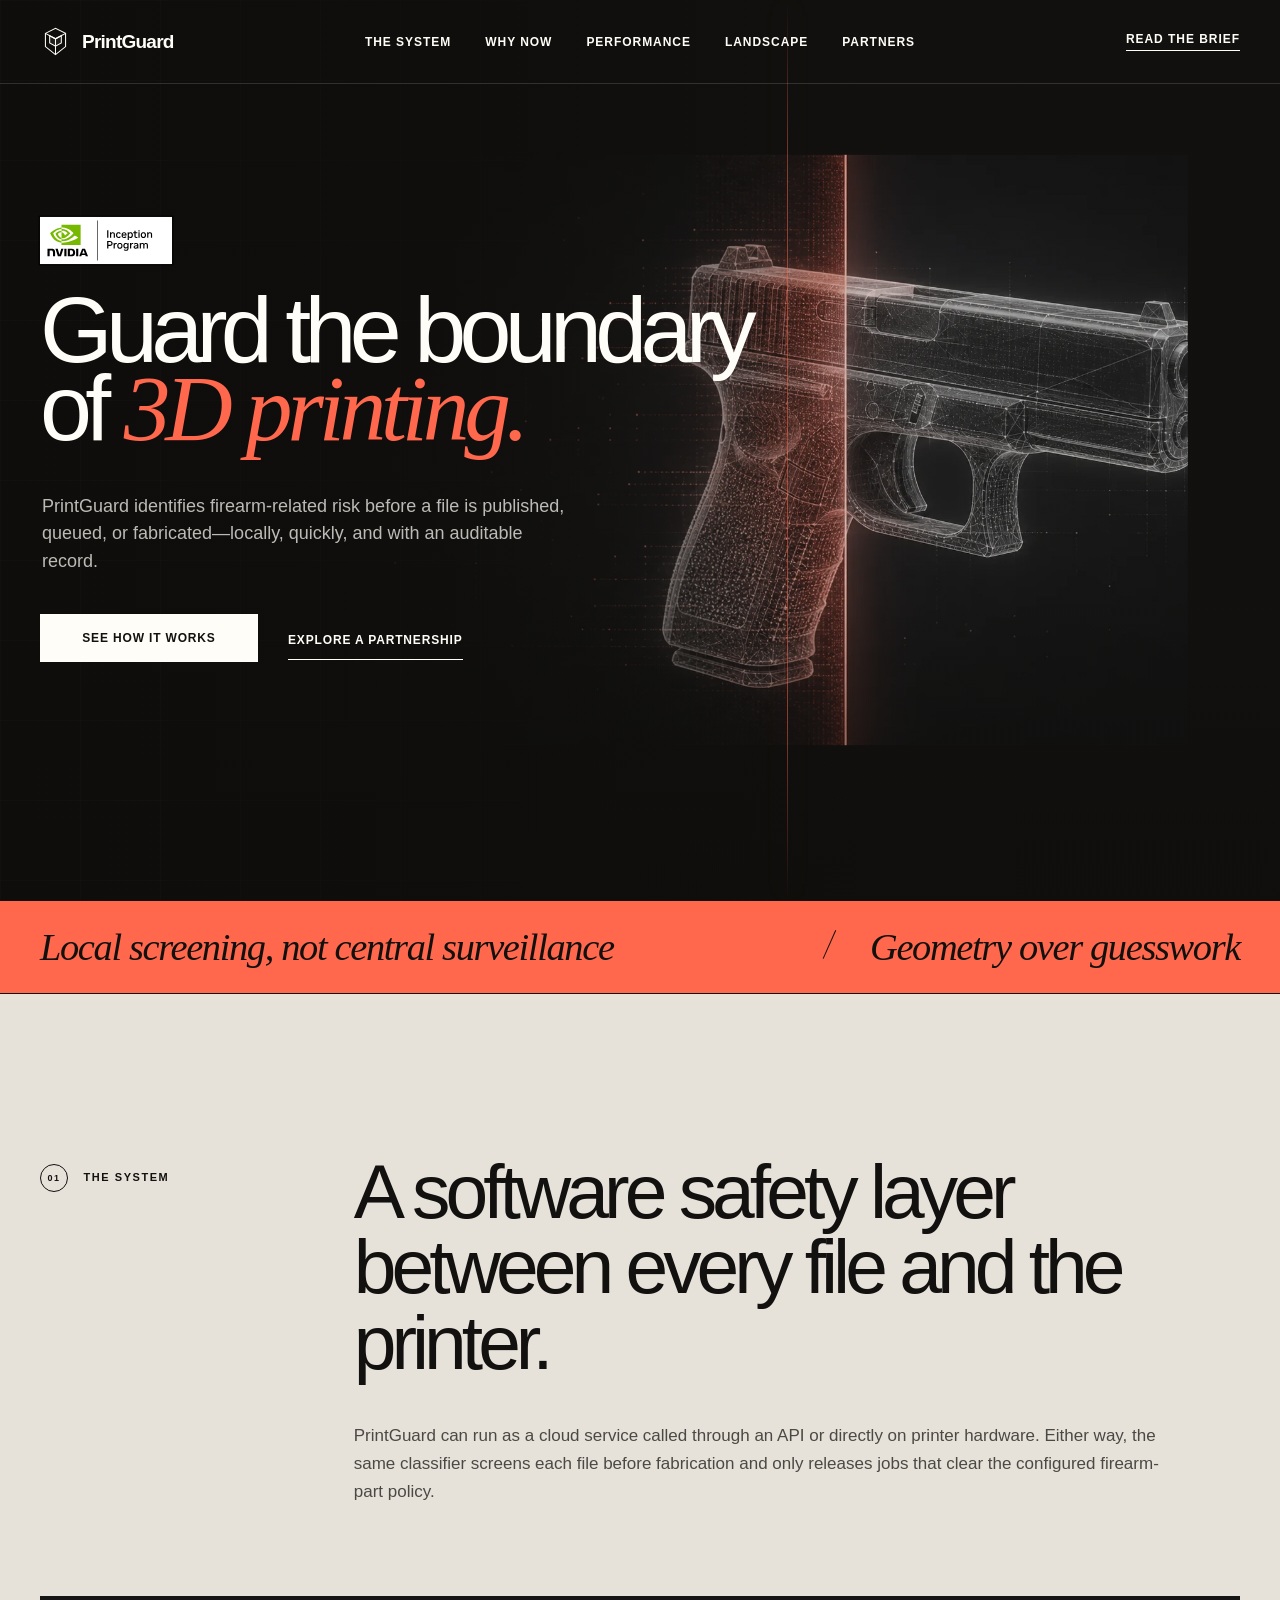
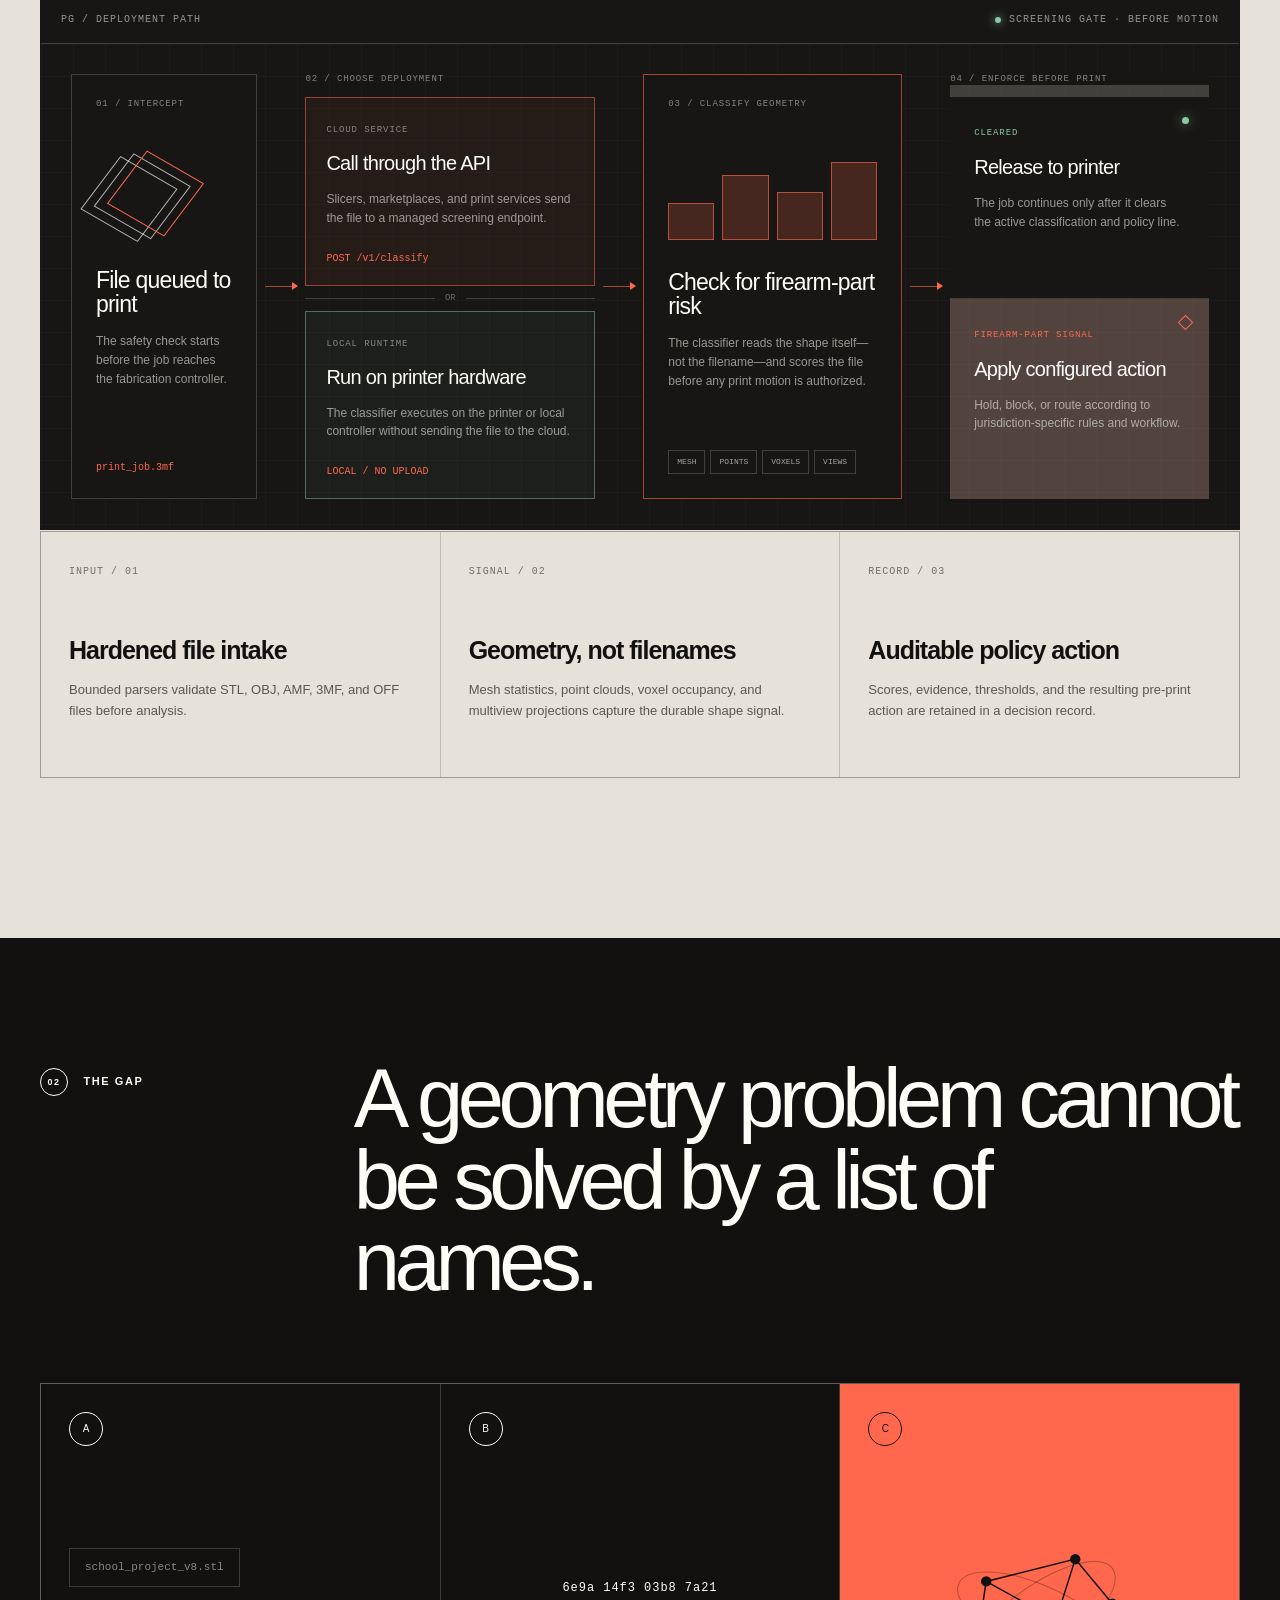
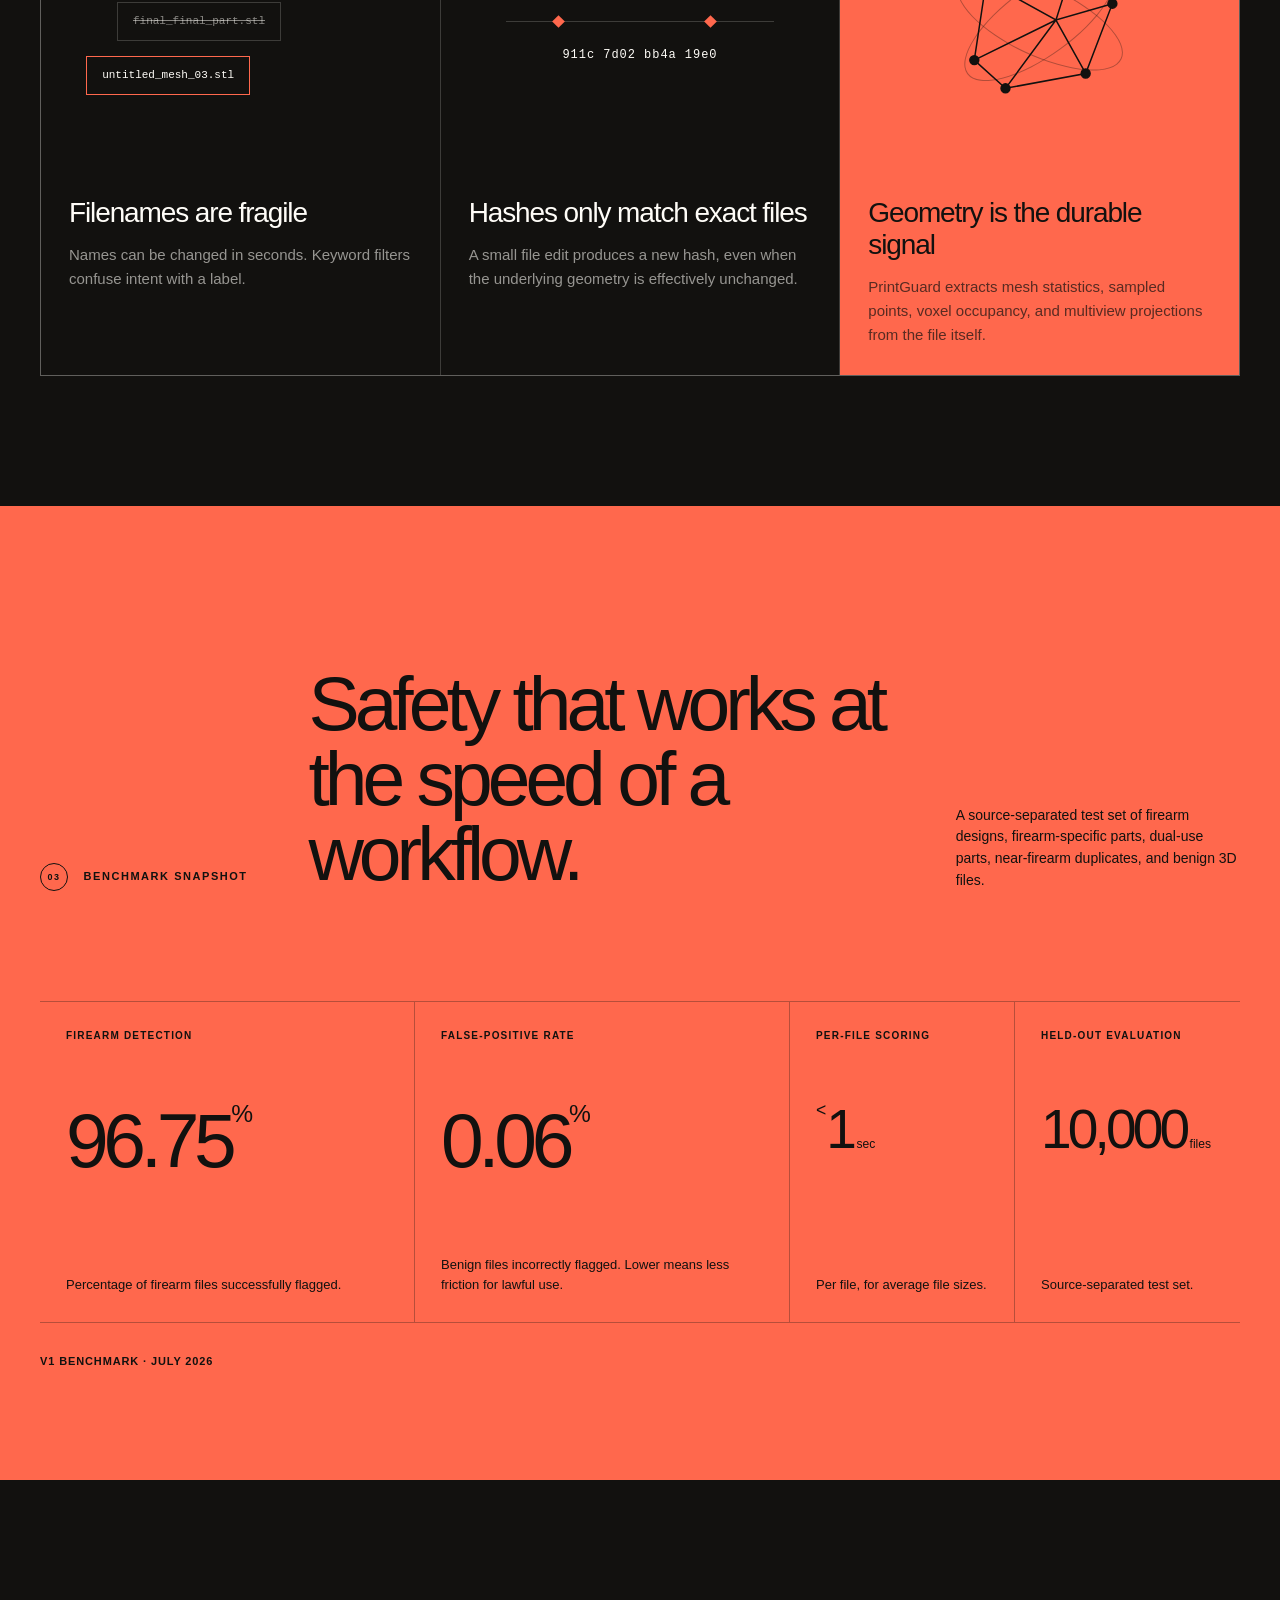
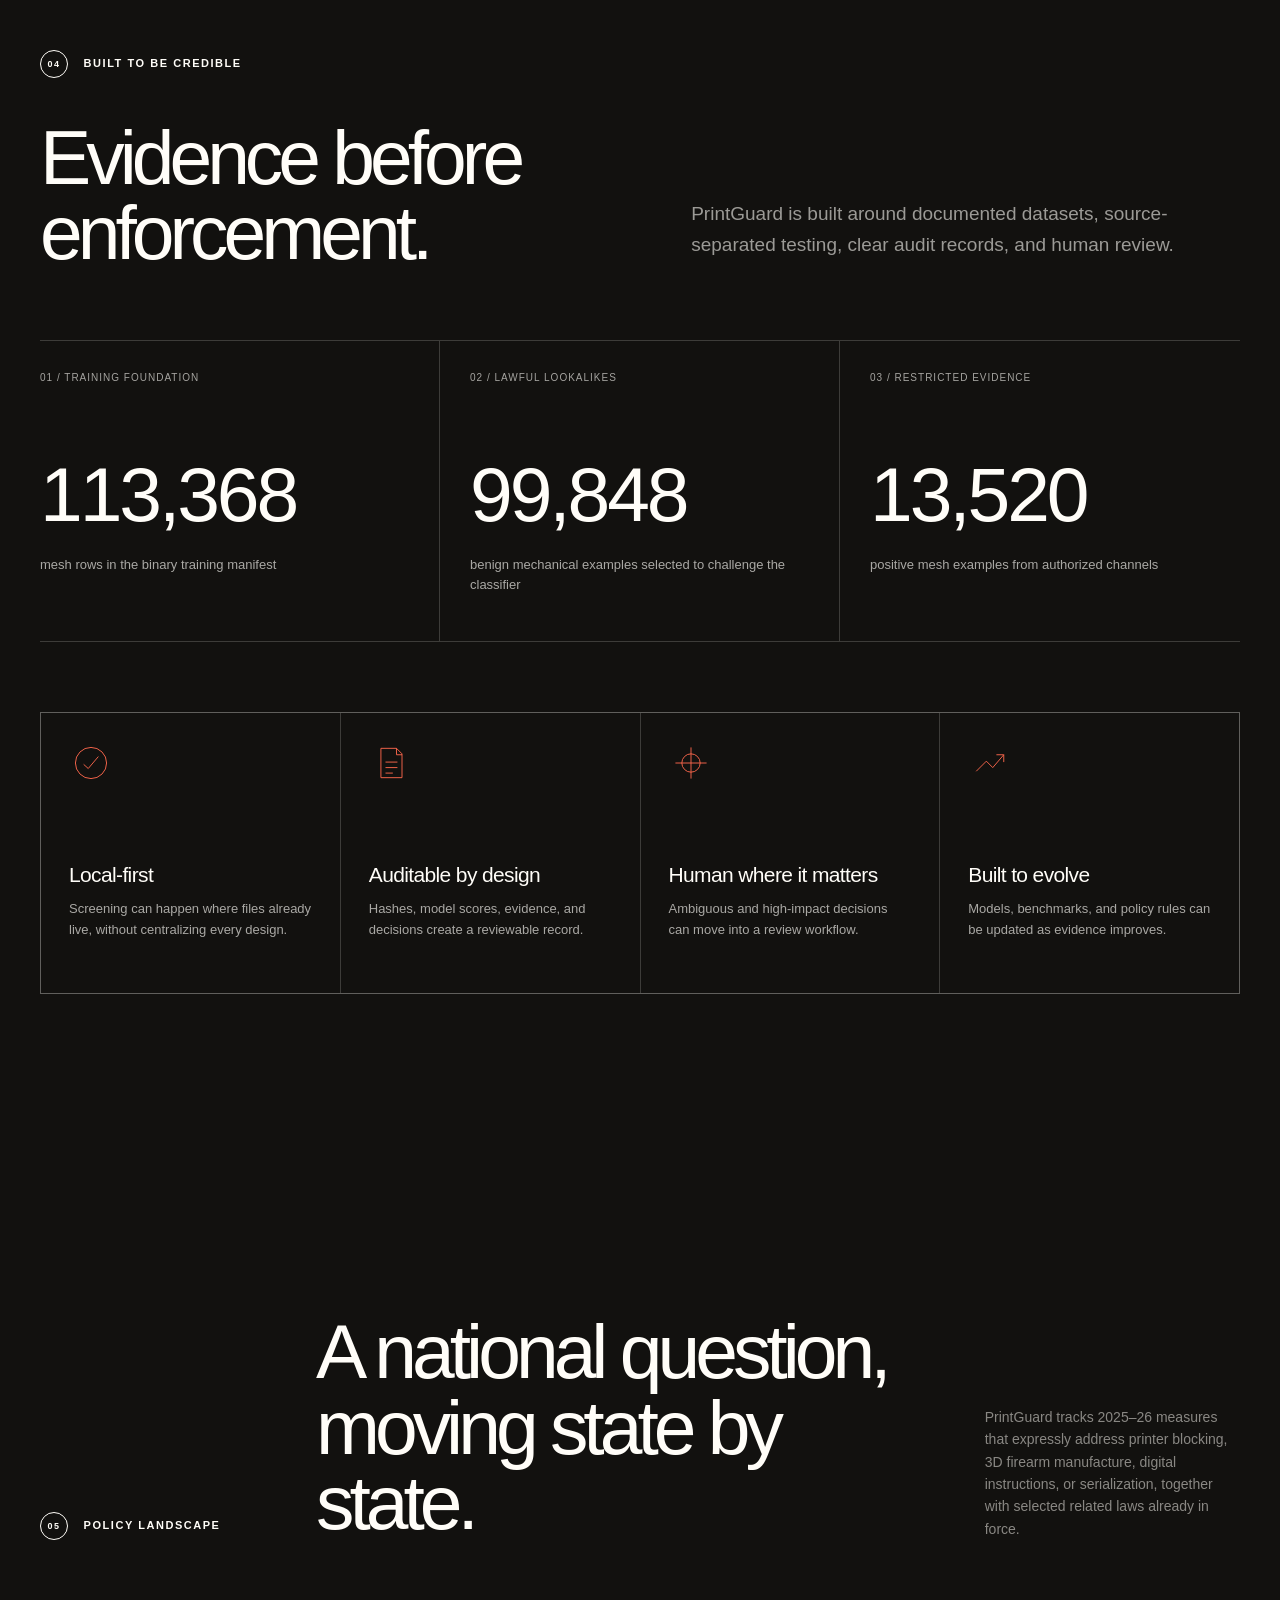
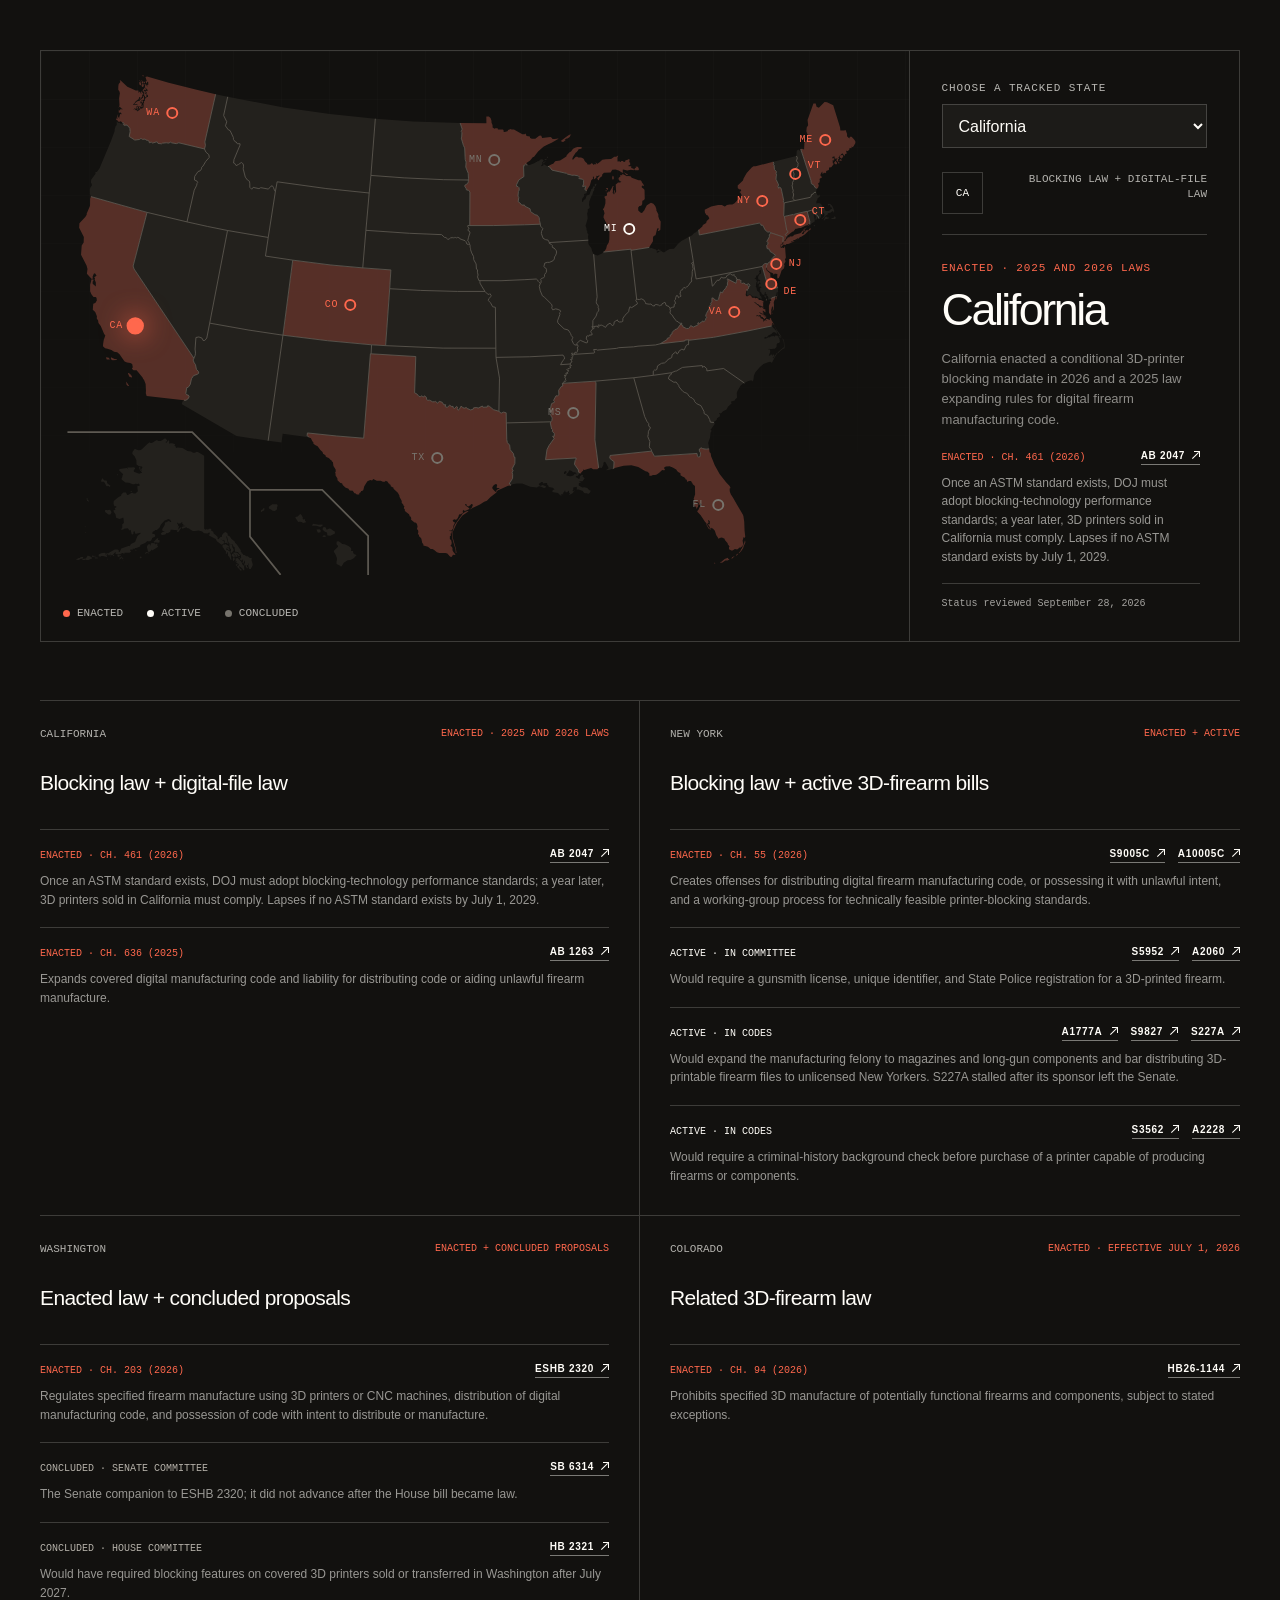
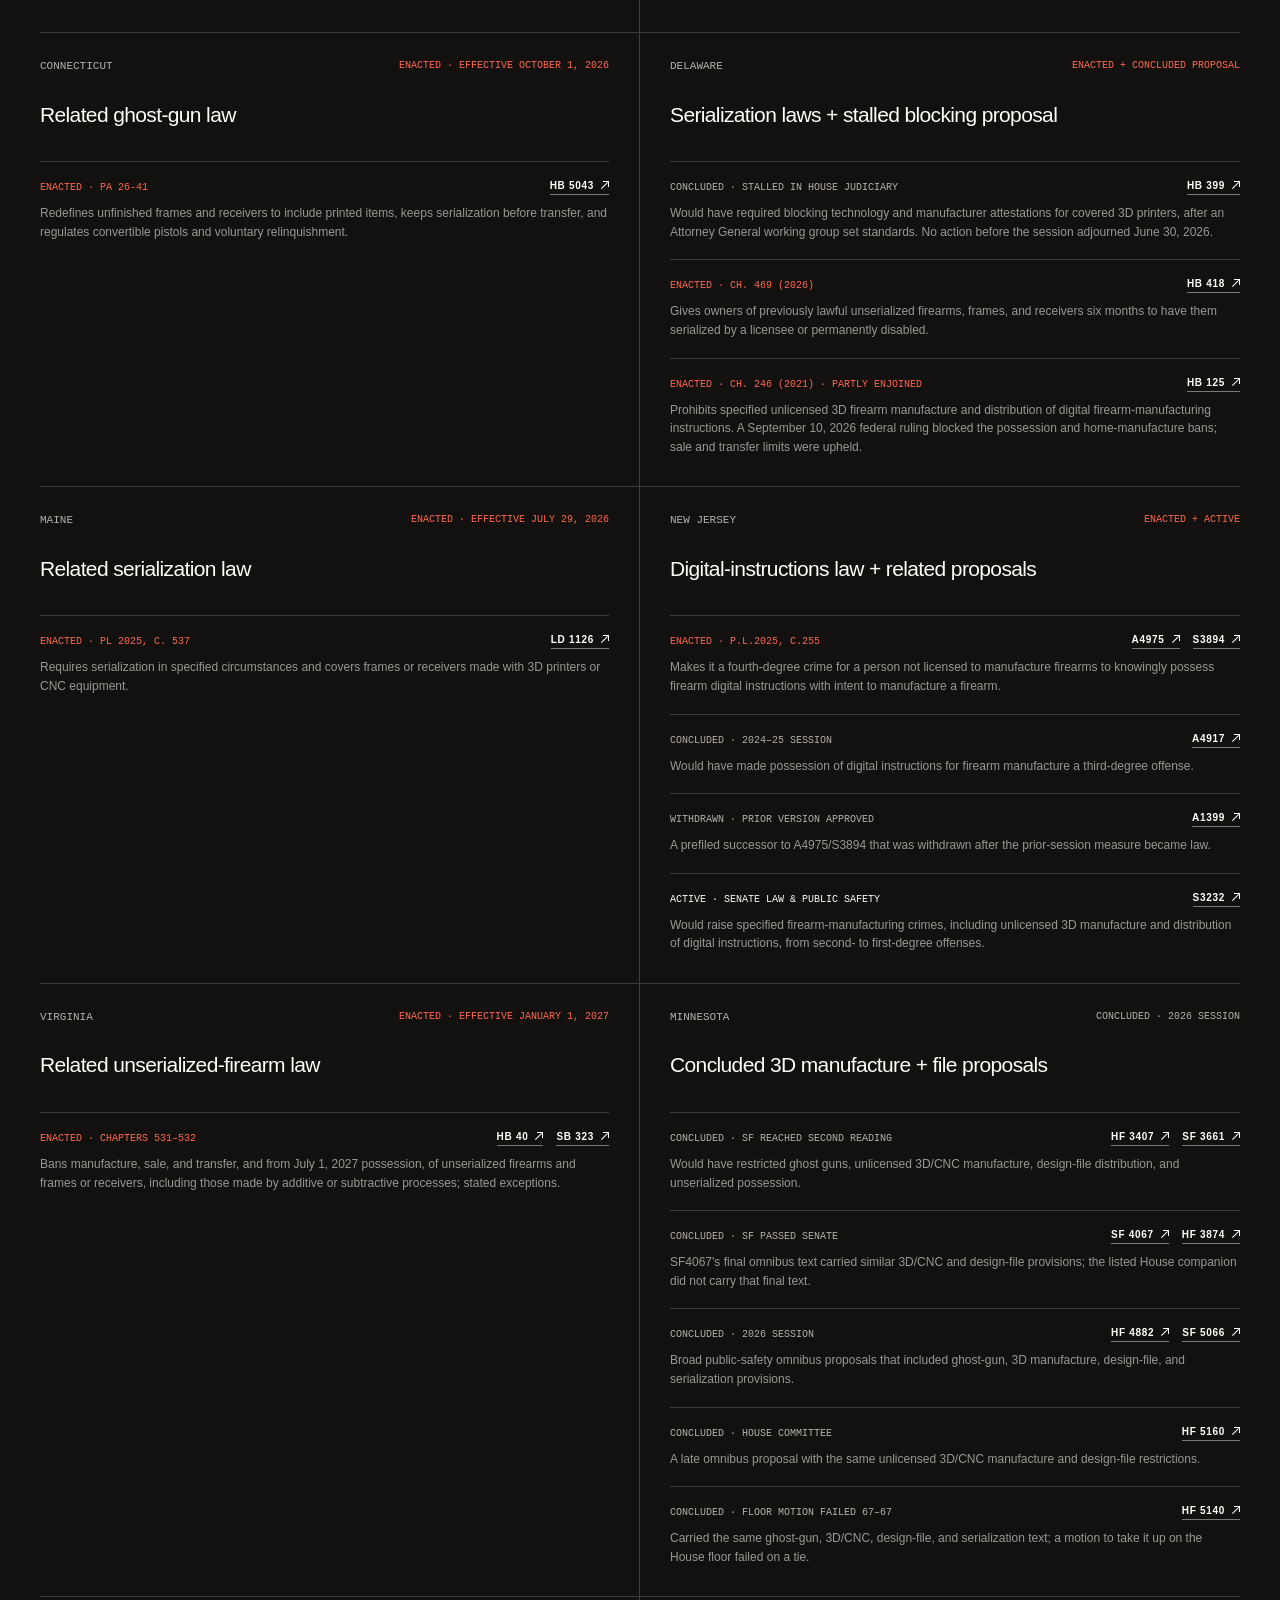
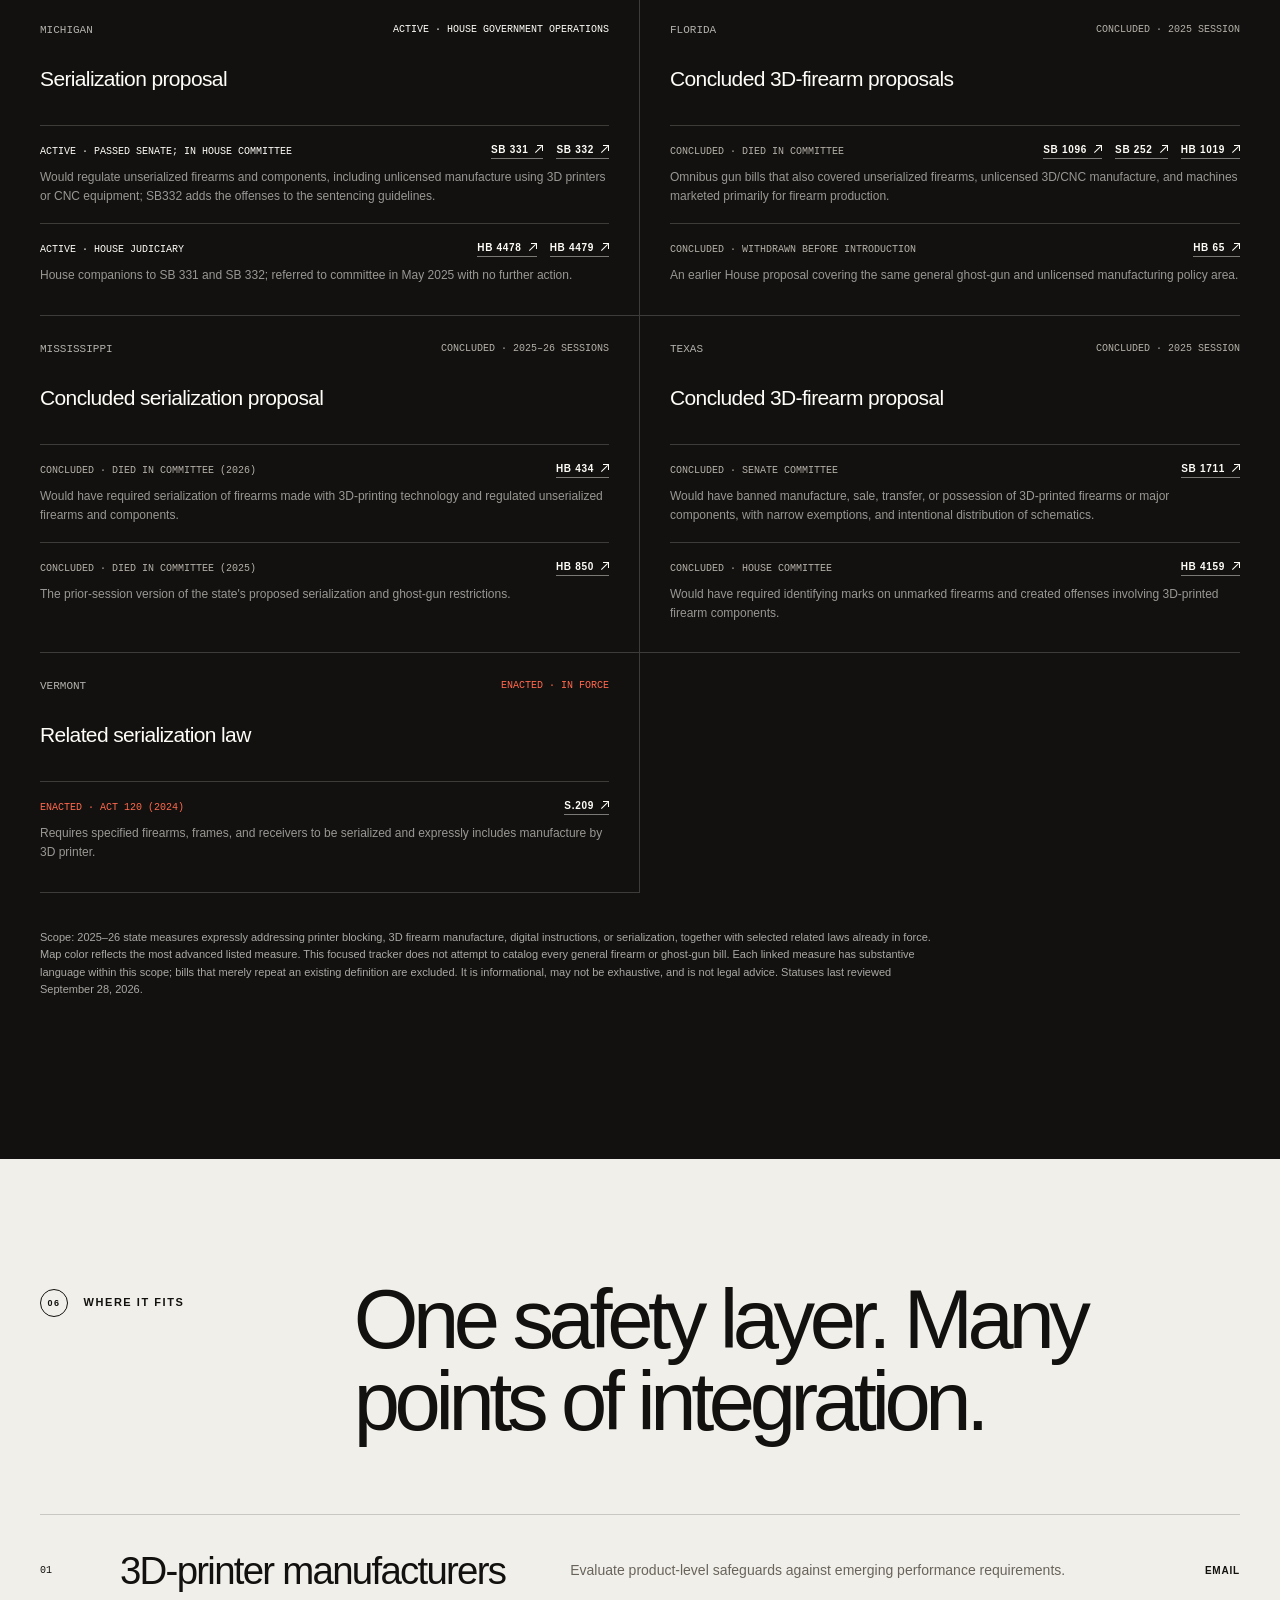
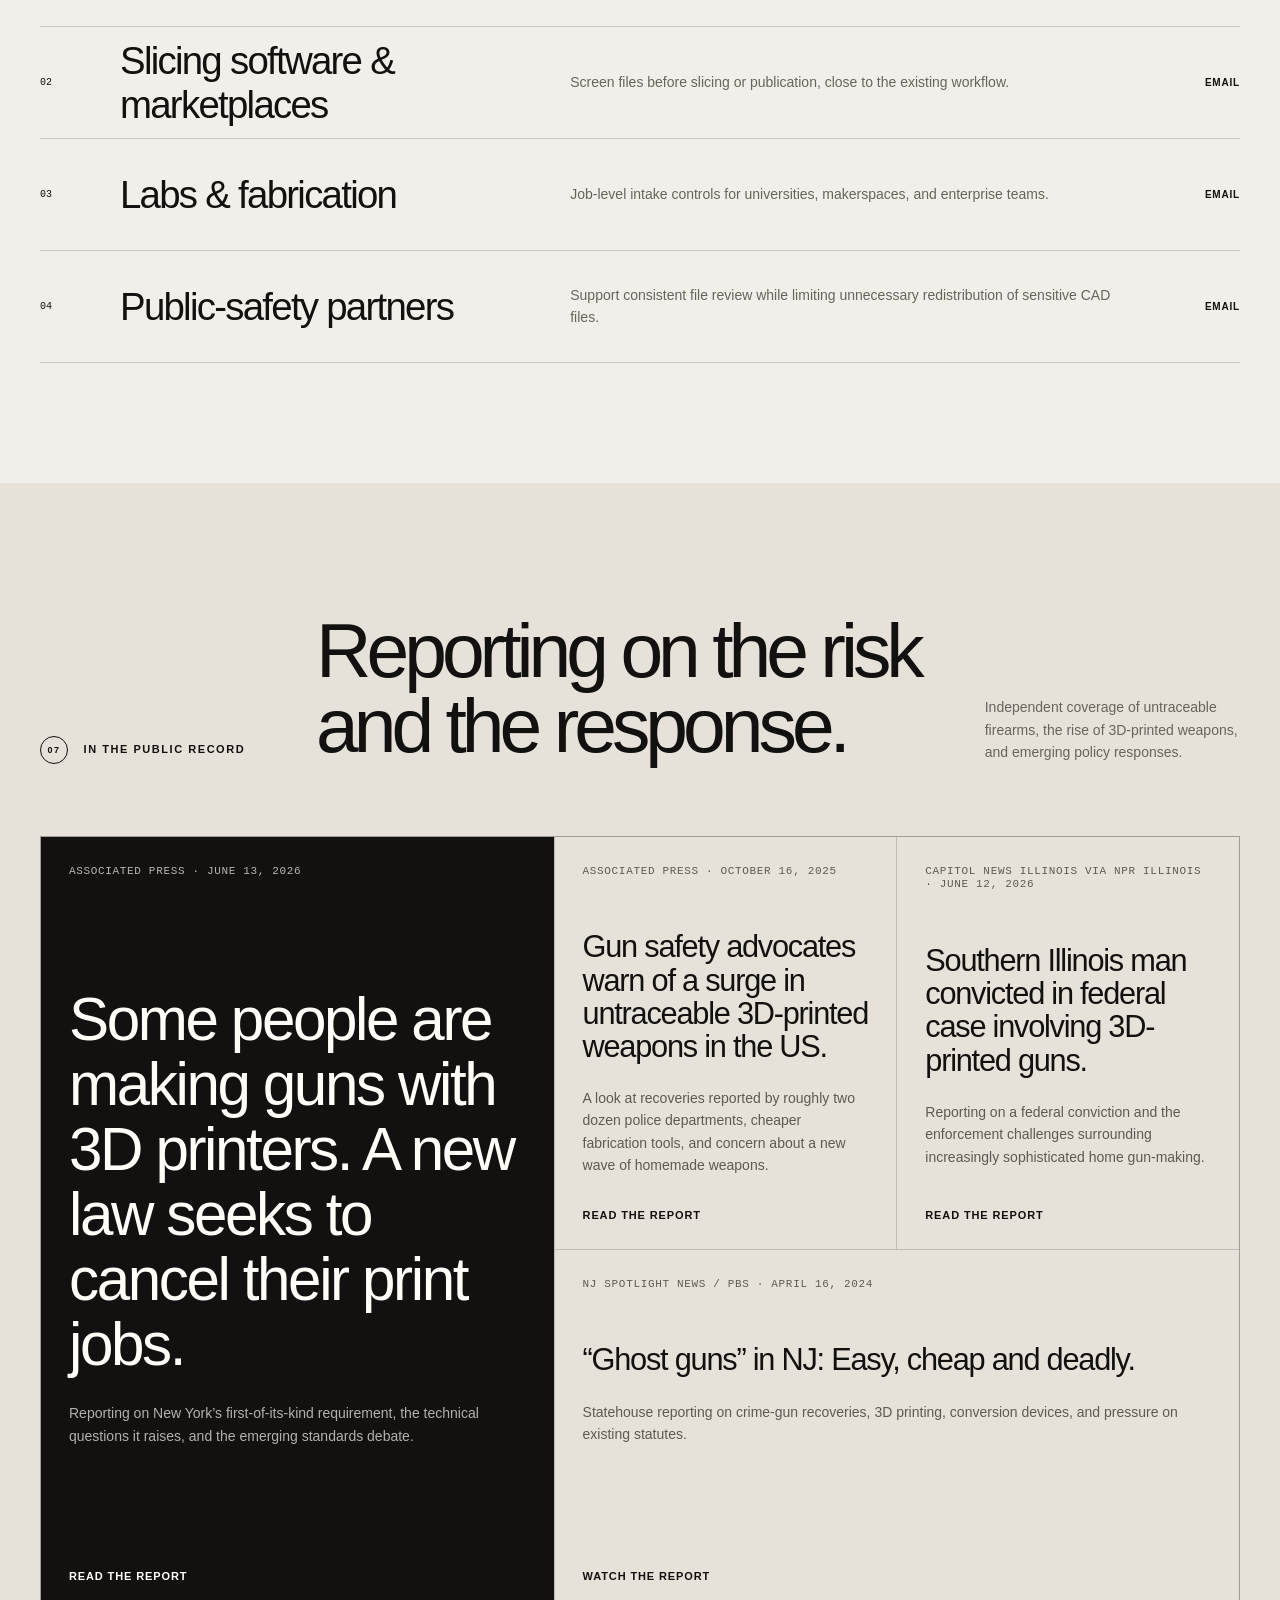
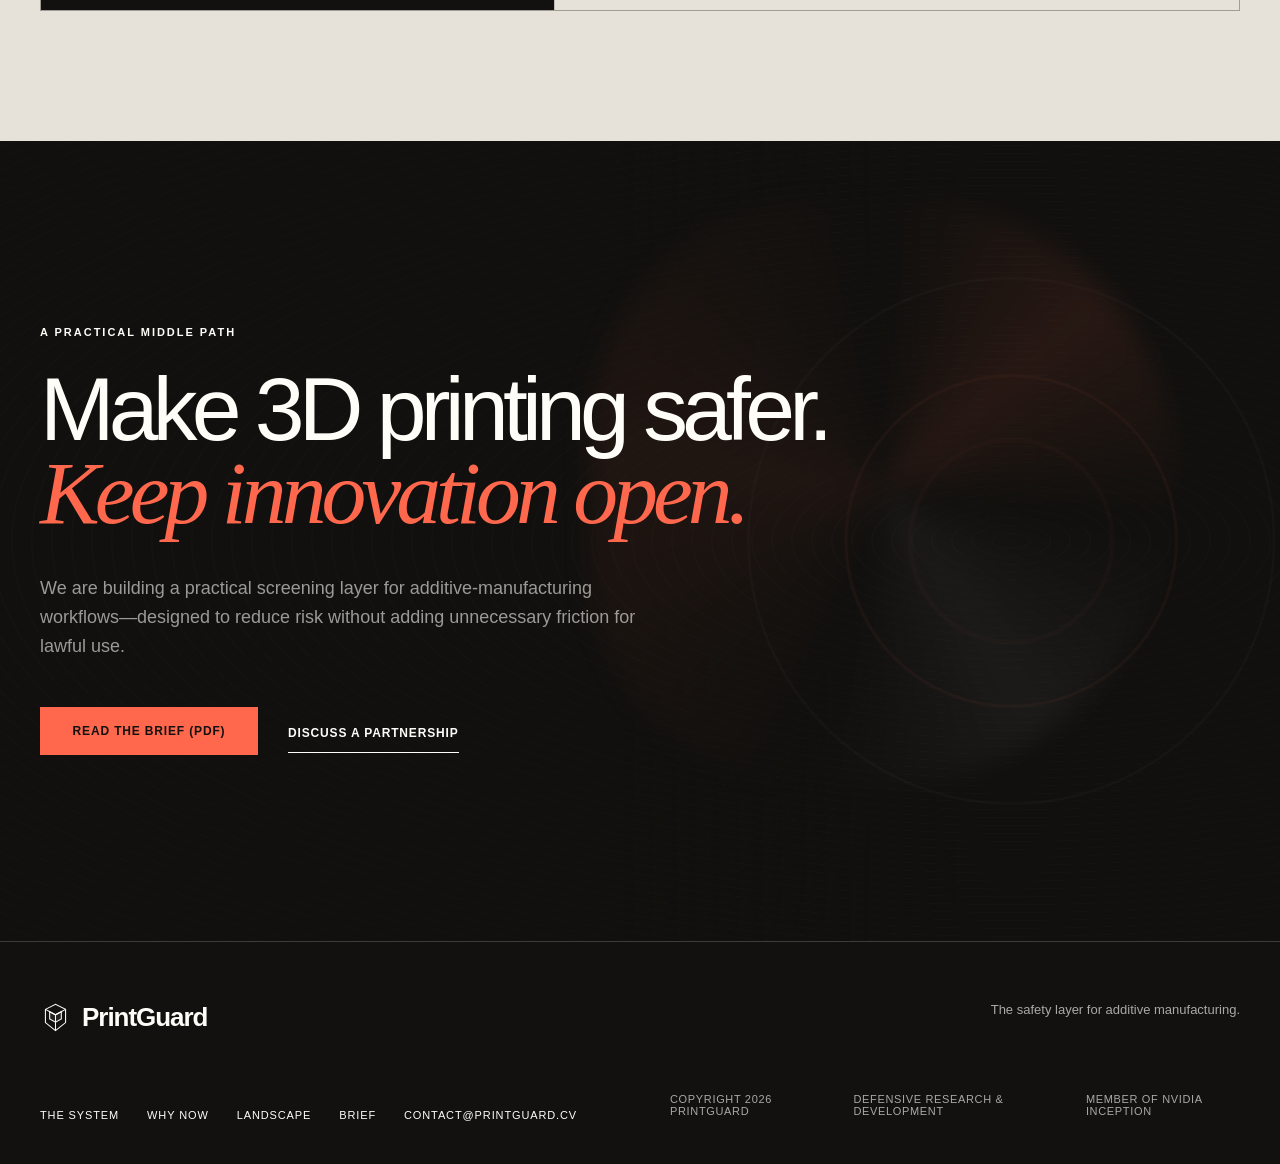
==== commit 2a1101eb: "new badge" ====
--- a/index.html
+++ b/index.html
@@ -80,7 +80,7 @@
 
         <div class="hero-content page-shell">
           <p class="hero-badge reveal" style="--delay: 0ms">
-            <img src="assets/nvidia-inception-program-badge.png" alt="Member of the NVIDIA Inception Program" width="636" height="280" />
+            <img src="assets/nvidia-badges/nvidia-inception-program-badge-rgb-for-screen.svg" alt="Member of the NVIDIA Inception Program" width="500" height="216" />
           </p>
           <h1 id="hero-title" class="reveal" style="--delay: 80ms">
             Guard the boundary
--- a/styles.css
+++ b/styles.css
@@ -158,8 +158,8 @@
 .hero-title-line { display: block; white-space: nowrap; }
 .hero-intro { max-width: 530px; margin: 44px 0 0 2px; color: rgba(255,253,248,.72); font-size: 18px; line-height: 1.55; }
 .hero-actions { display: flex; align-items: center; gap: 30px; margin-top: 38px; }
-.hero-badge { margin: 0 0 22px -4px; }
-.hero-badge img { display: block; width: 104px; height: auto; }
+.hero-badge { margin: 0 0 18px -9px; }
+.hero-badge img { display: block; width: 150px; height: auto; }
 
 .button { display: inline-flex; align-items: center; justify-content: center; min-width: 218px; padding: 17px 20px; font-size: 12px; font-weight: 700; letter-spacing: 0.07em; text-align: center; text-transform: uppercase; transition: transform 180ms ease, background 180ms ease, color 180ms ease; }
 .button:hover { transform: translateY(-2px); }
@@ -403,7 +403,7 @@
 @media (max-width: 640px) {
   :root { --shell: calc(100% - 34px); }
   .site-header { padding-inline: 17px; }
-  .hero { min-height: 760px; }.hero-art picture { top: 13%; height: 48%; }.hero-content { min-height: 760px; padding-bottom: 170px; }.hero h1 { font-size: clamp(52px,15vw,75px); line-height: .88; }.hero-title-line { font-size: .84em; }.hero-intro { margin-top: 32px; font-size: 16px; }.hero-actions,.closing-actions { align-items: flex-start; flex-direction: column; gap: 16px; }.hero-foot { grid-template-columns: 1fr; gap: 10px; bottom: 20px; }.hero-badge img { width: 92px; }
+  .hero { min-height: 760px; }.hero-art picture { top: 13%; height: 48%; }.hero-content { min-height: 760px; padding-bottom: 170px; }.hero h1 { font-size: clamp(52px,15vw,75px); line-height: .88; }.hero-title-line { font-size: .84em; }.hero-intro { margin-top: 32px; font-size: 16px; }.hero-actions,.closing-actions { align-items: flex-start; flex-direction: column; gap: 16px; }.hero-foot { grid-template-columns: 1fr; gap: 10px; bottom: 20px; }
   .principles span { width: 100%; }
   .statement,.gap-section,.system-section,.performance-section,.foundation-section,.partners-section,.policy-section,.landscape-section,.reading-section { padding-block: 88px; }
   .display-heading { font-size: clamp(43px,13vw,64px); }.statement-copy,.policy-notes { grid-template-columns: 1fr; gap: 28px; margin-top: 45px; }
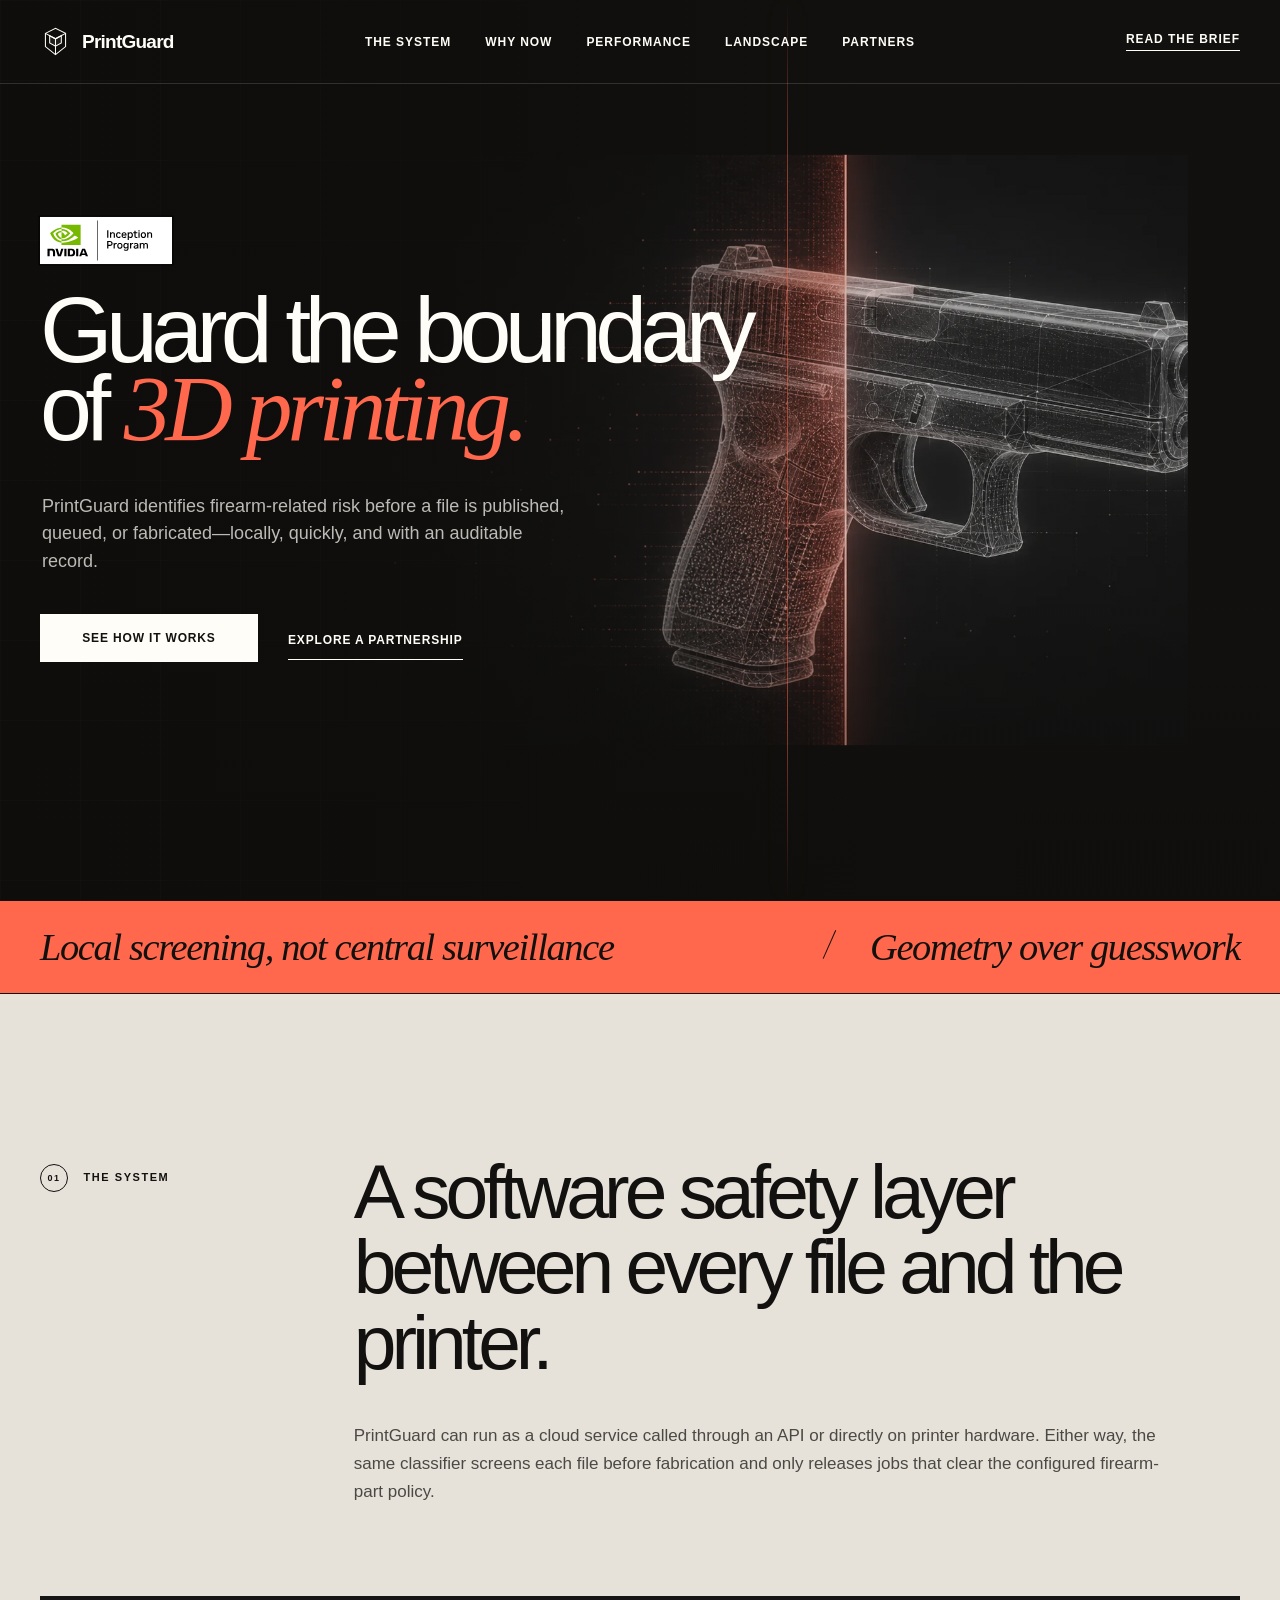
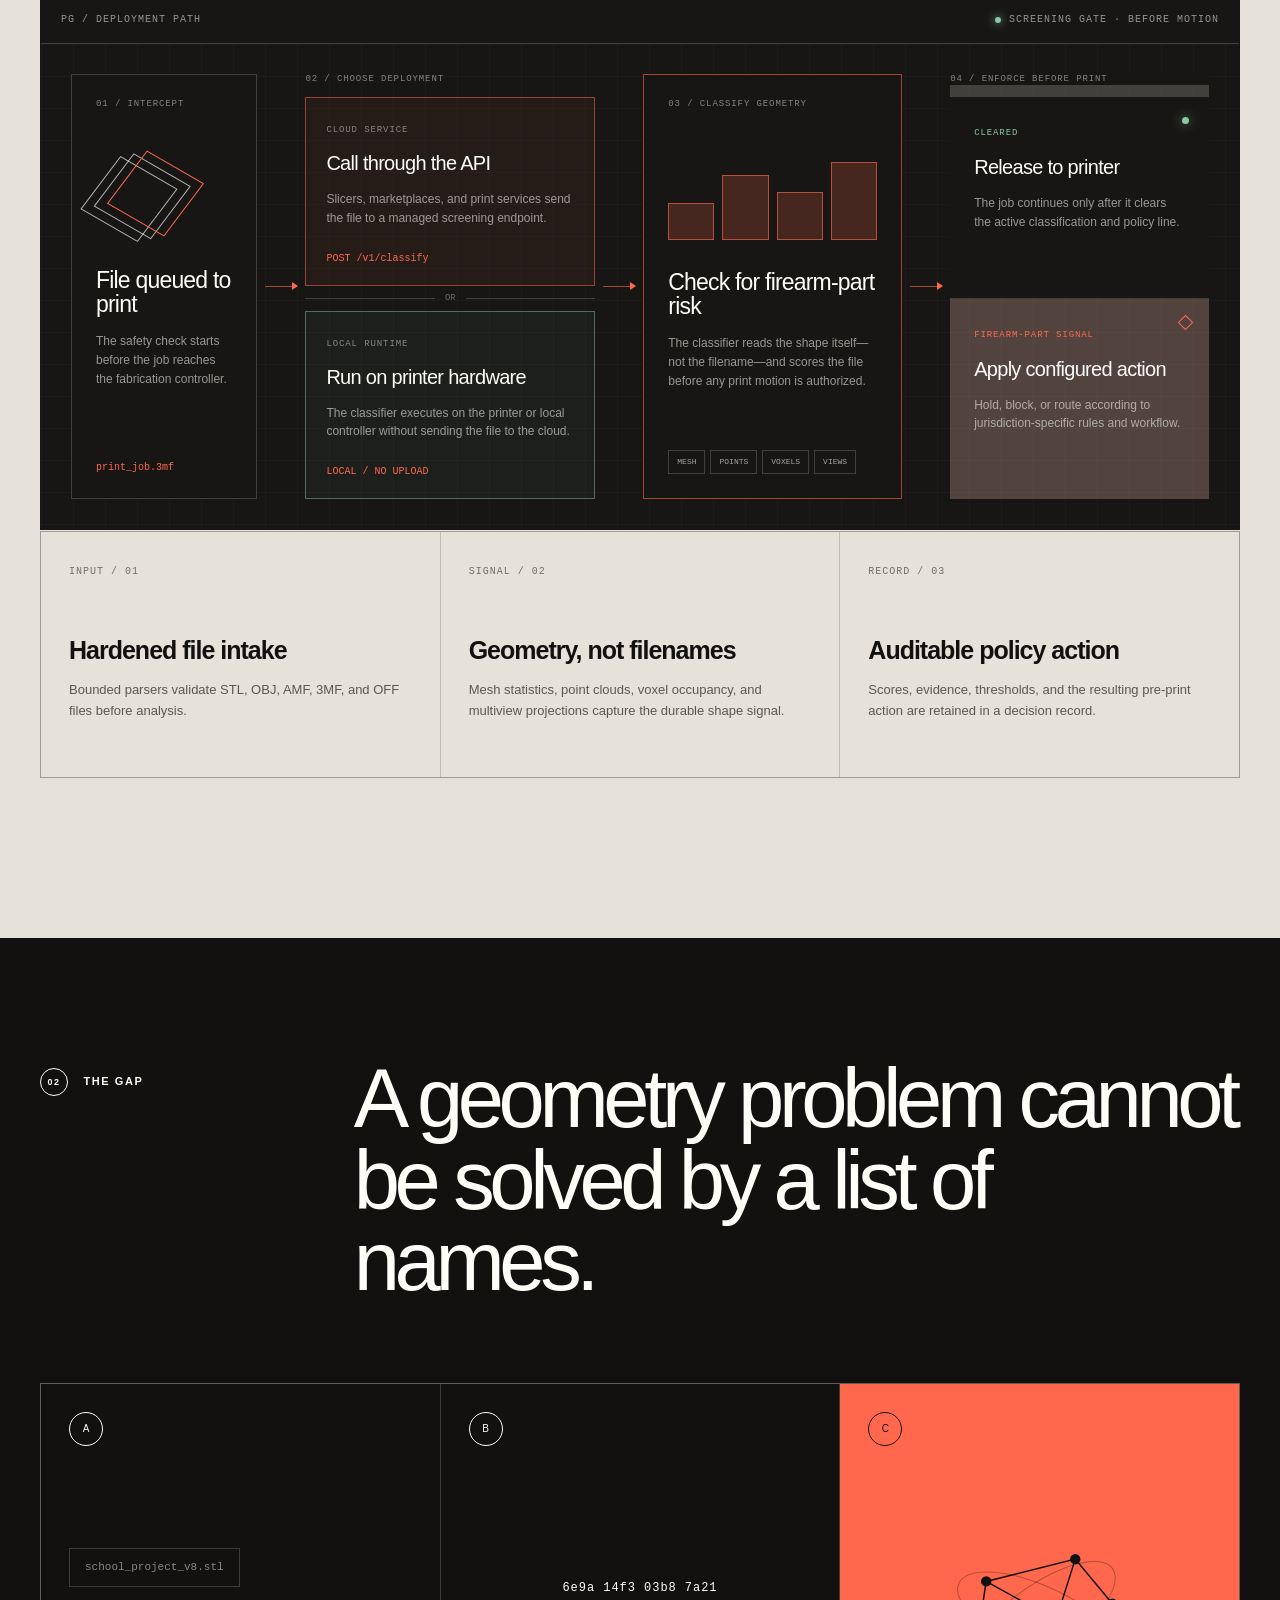
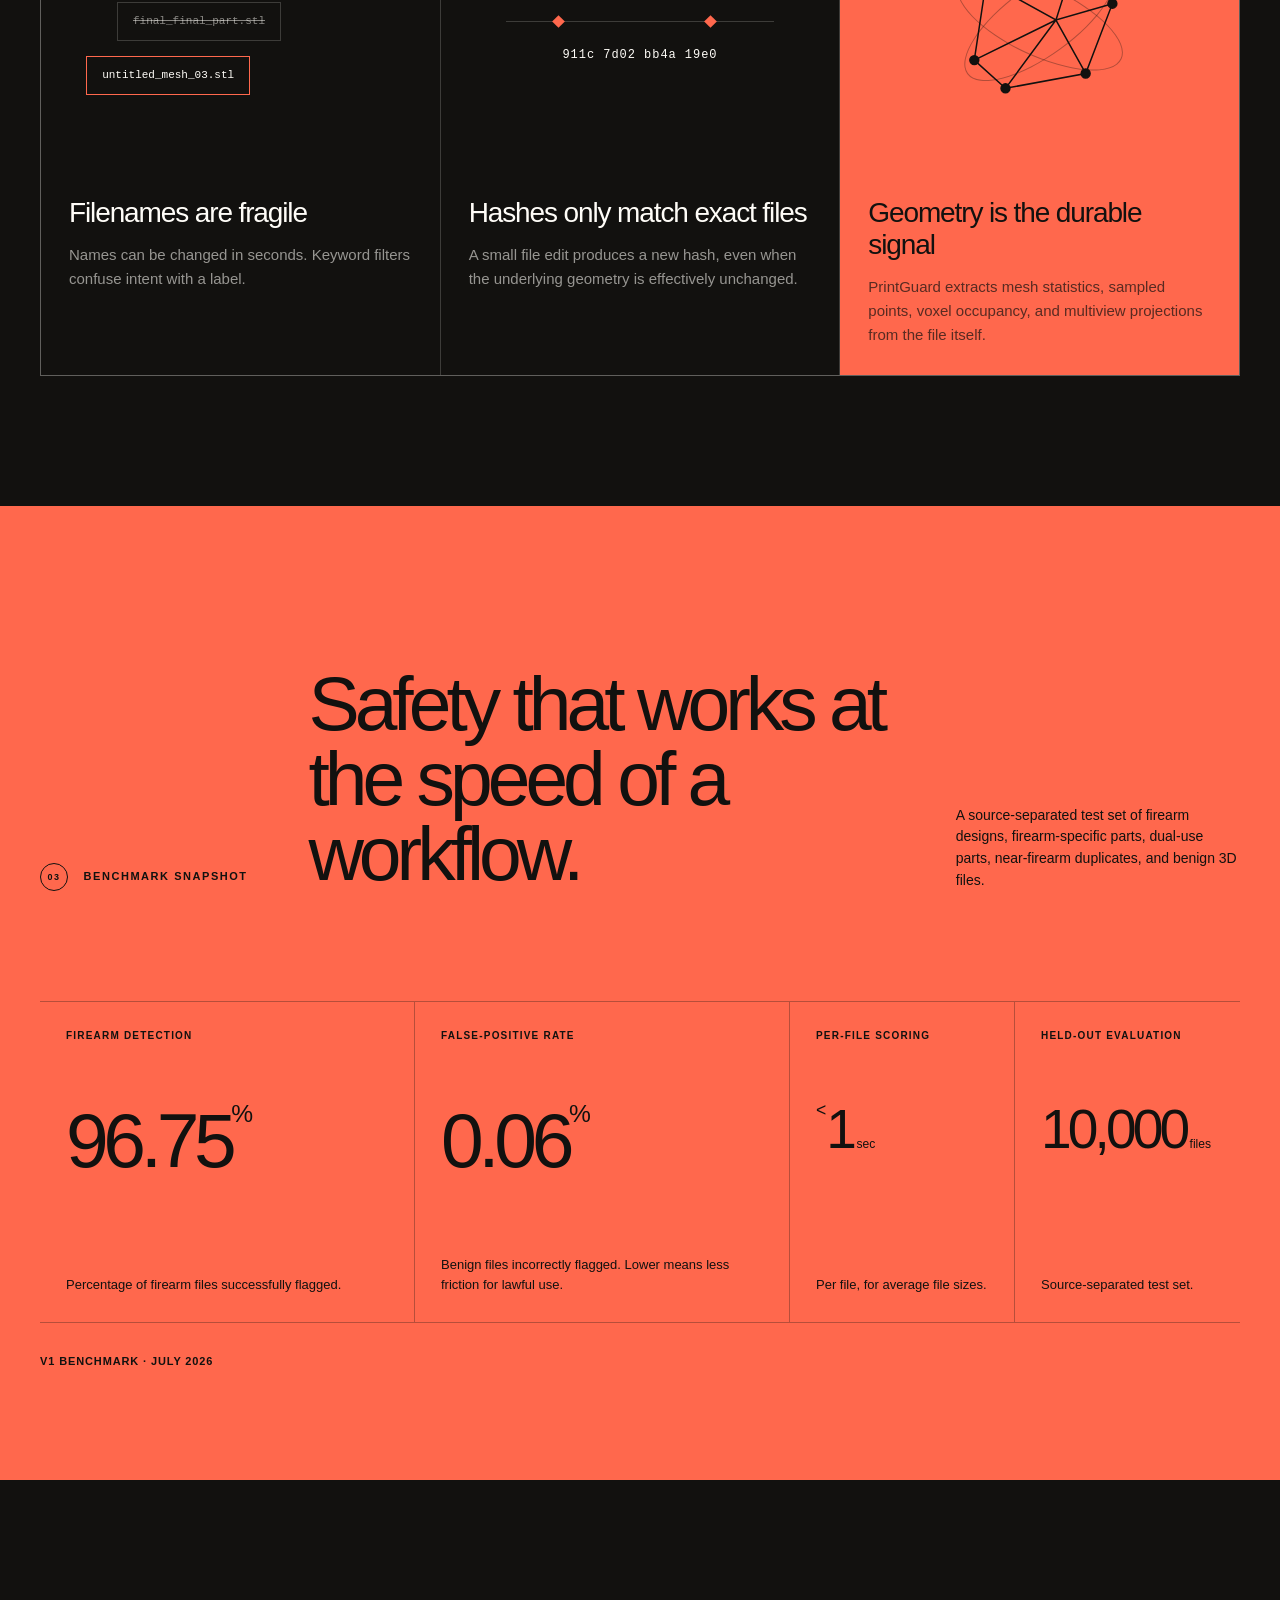
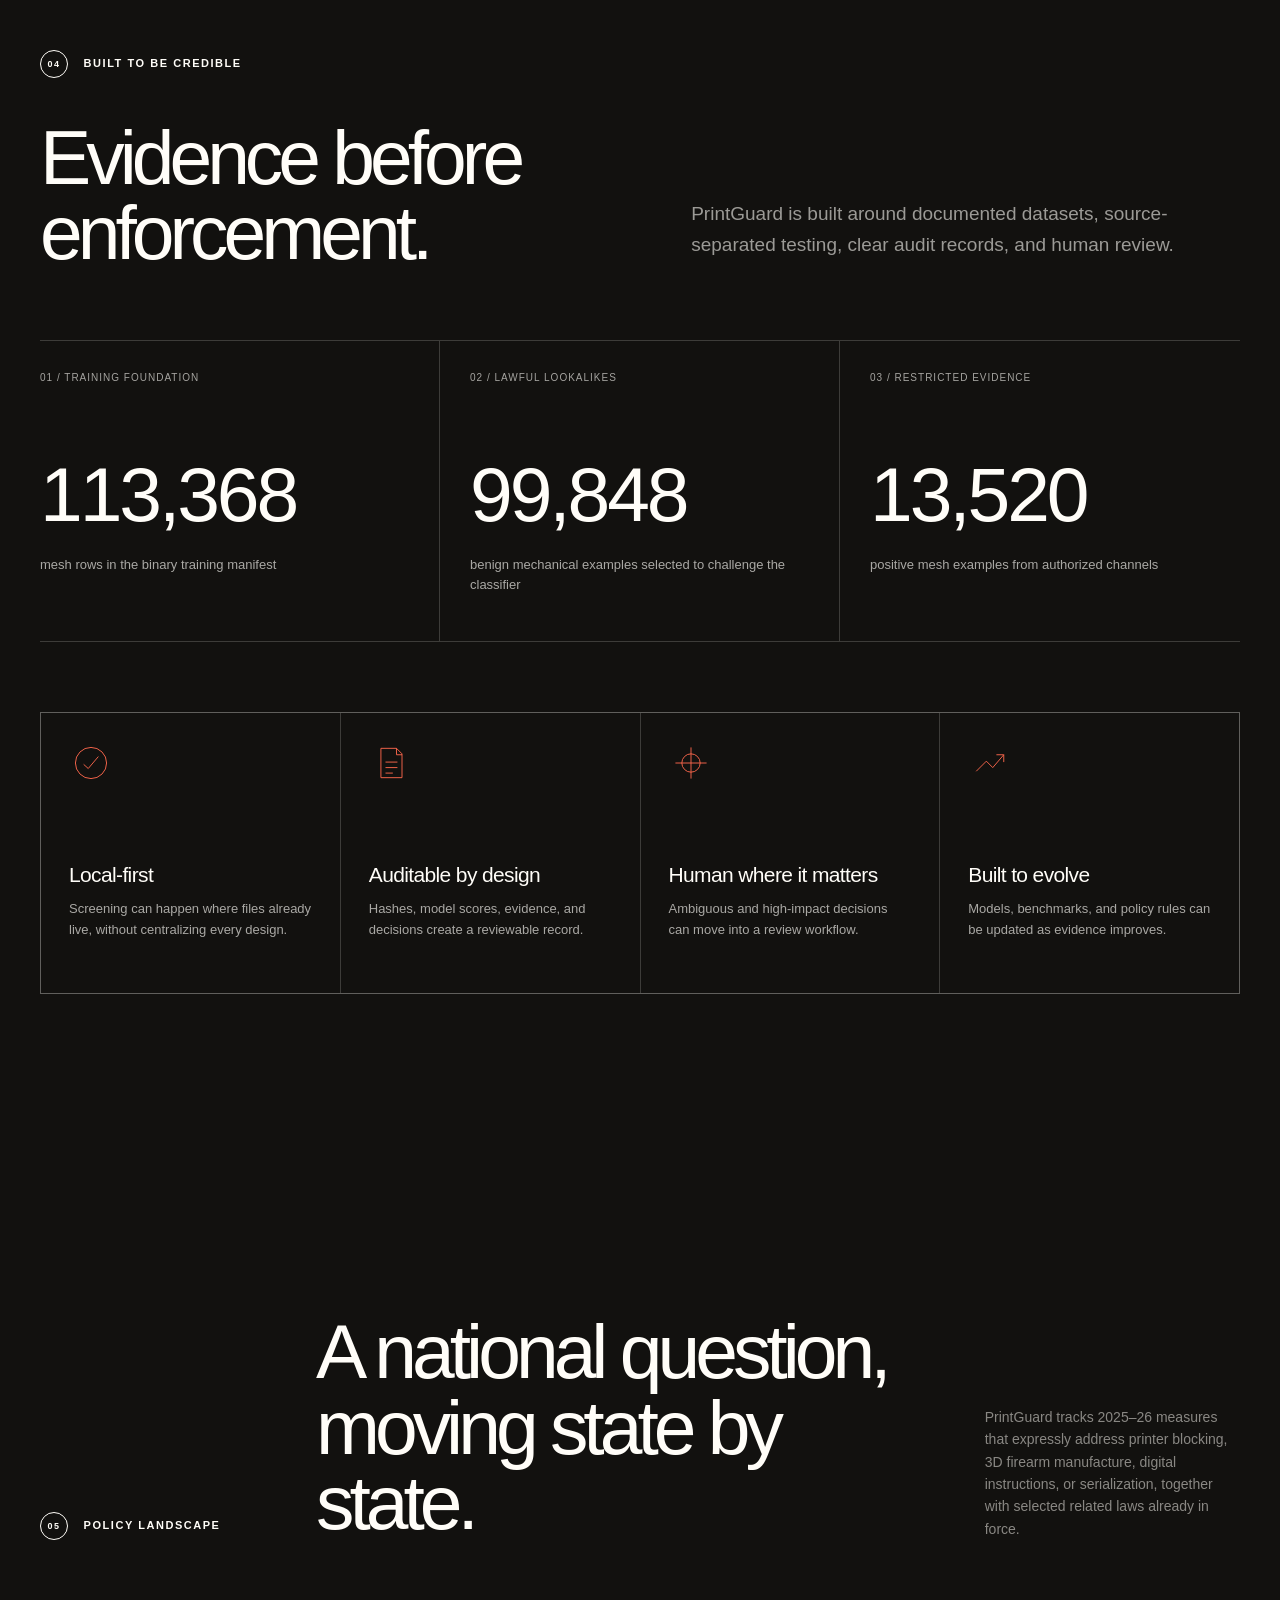
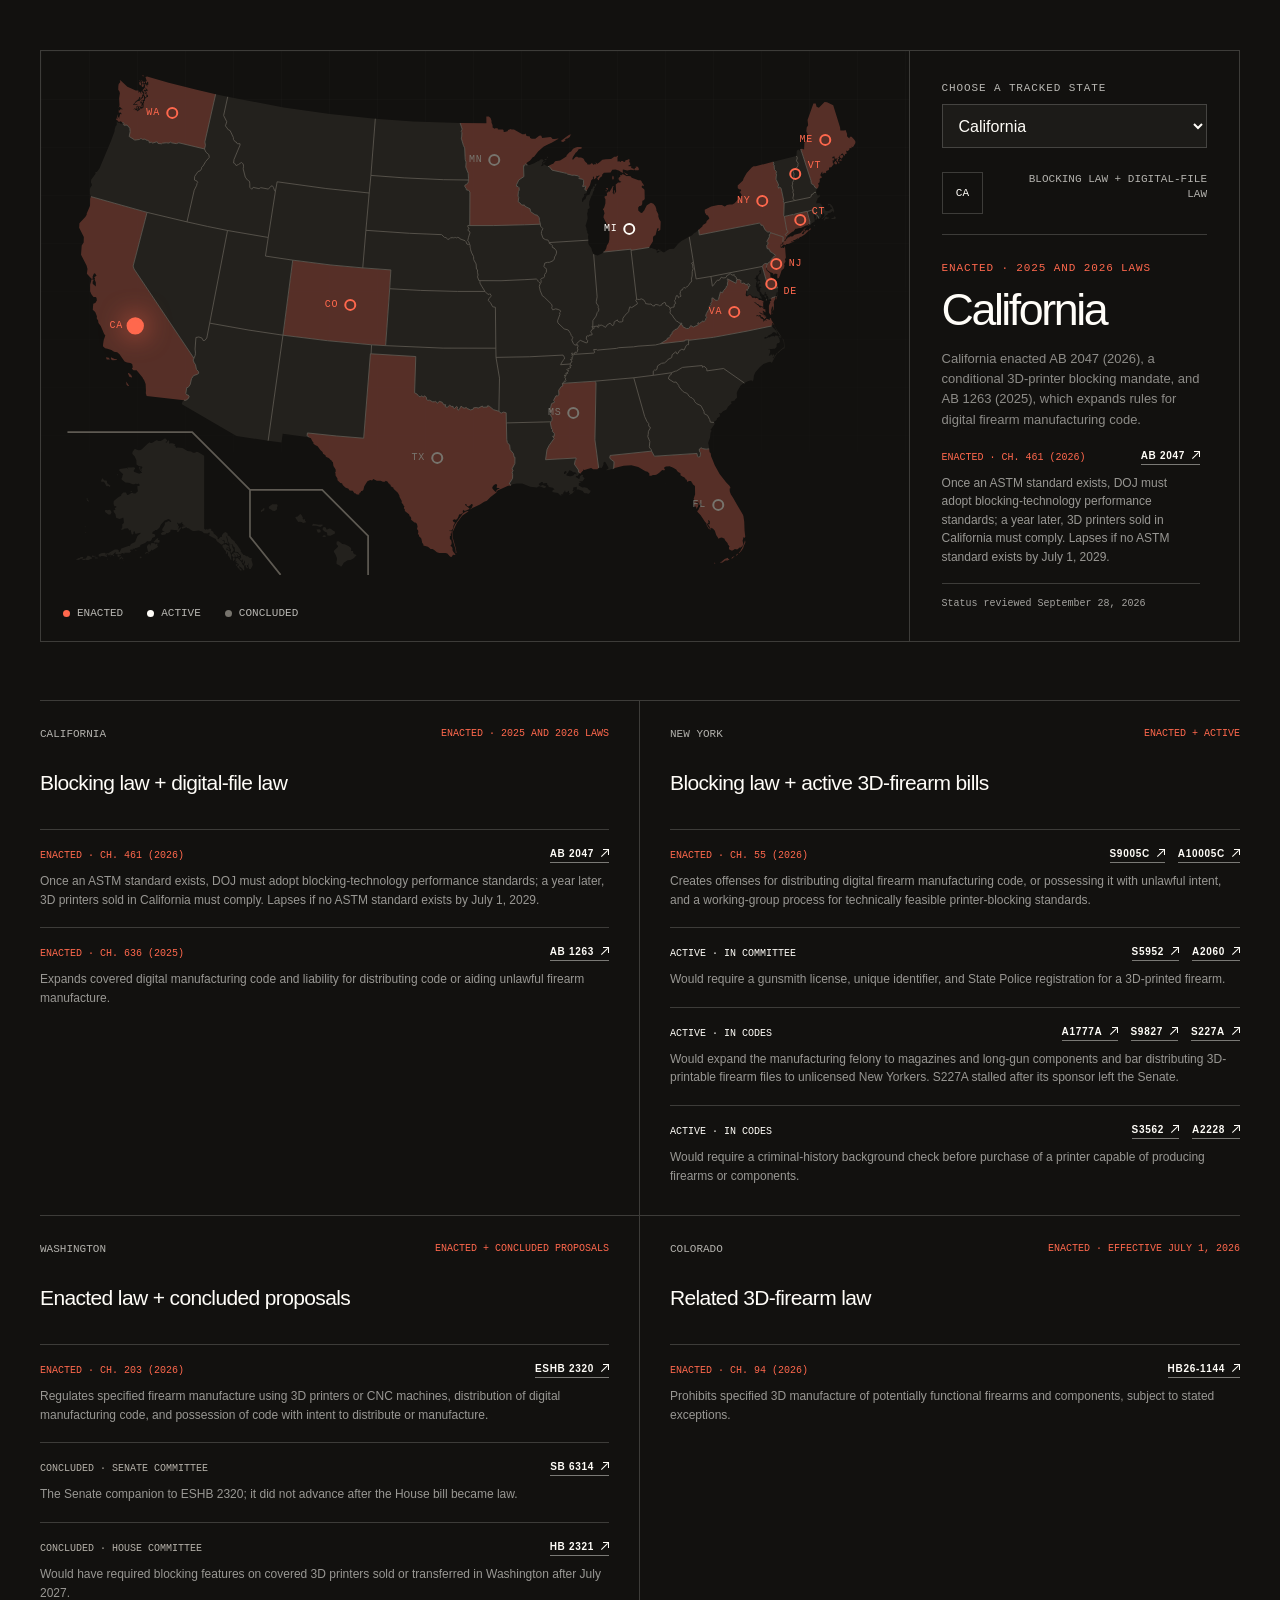
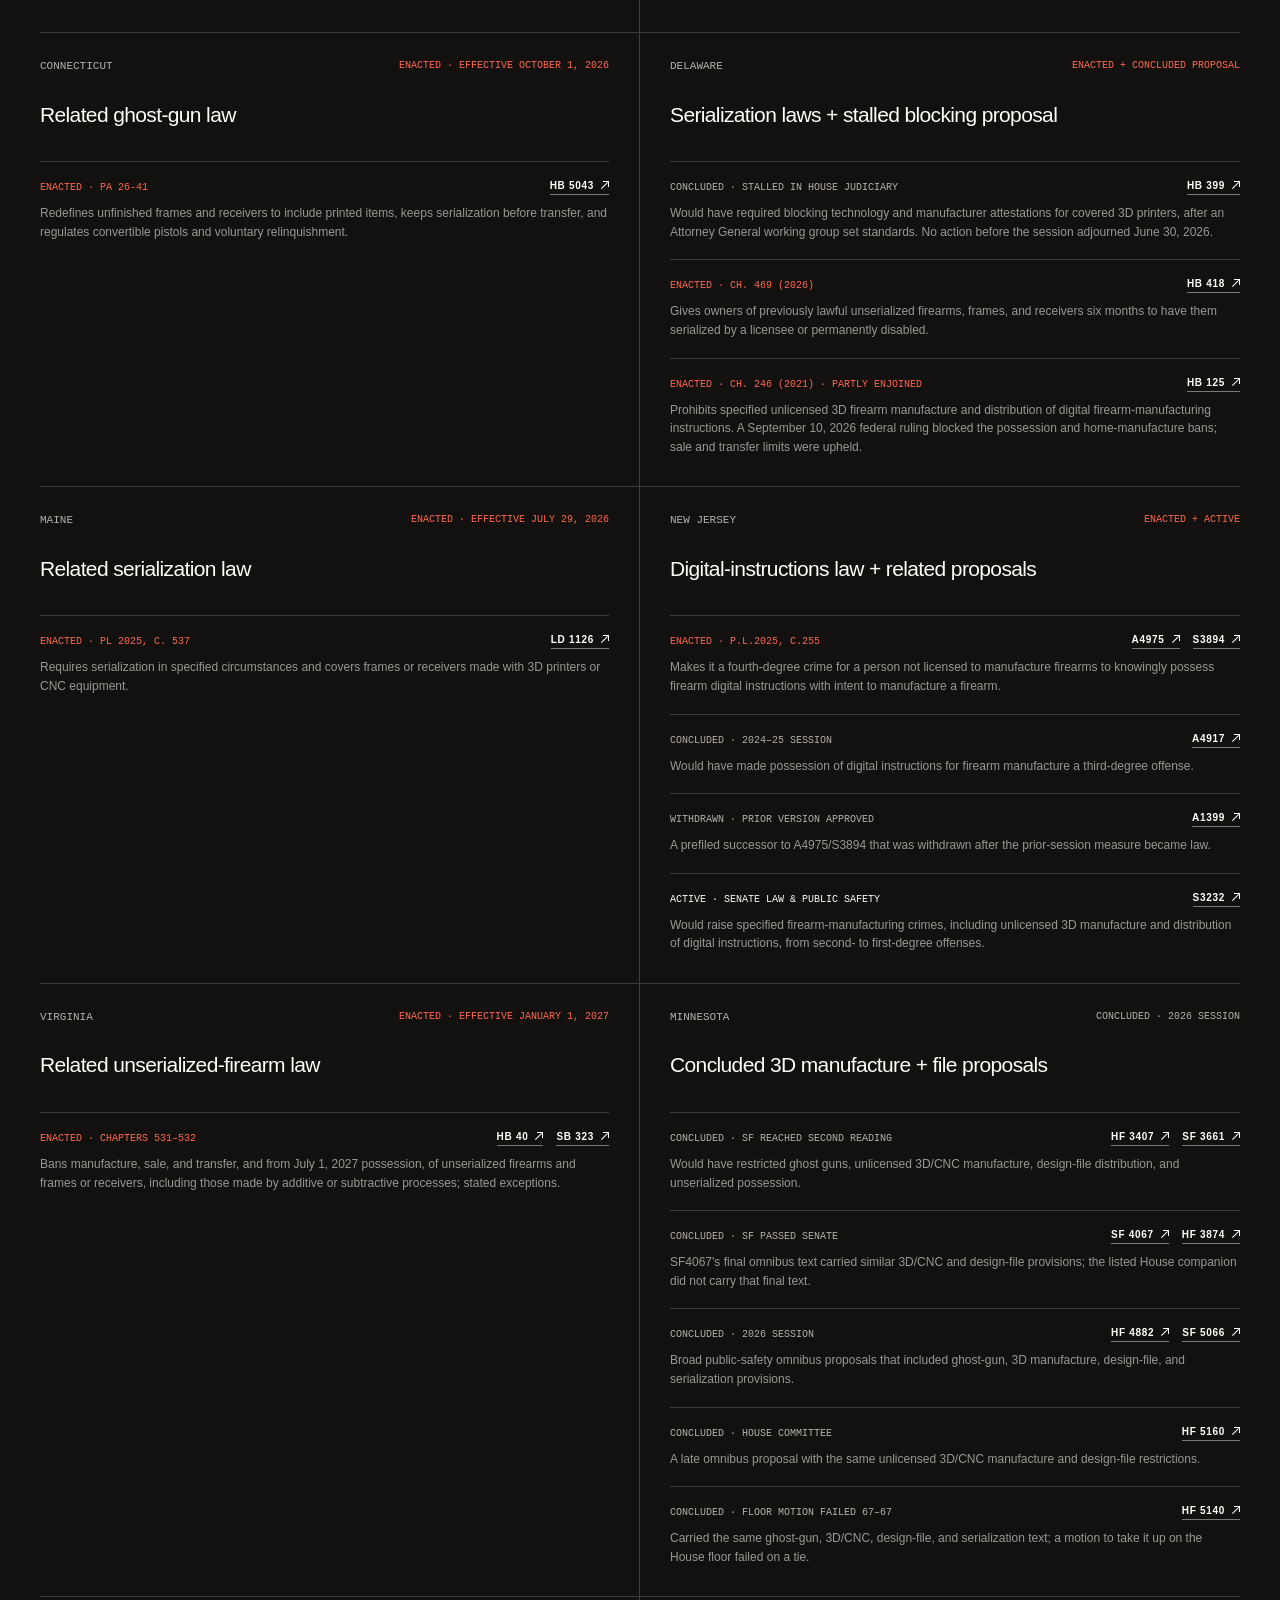
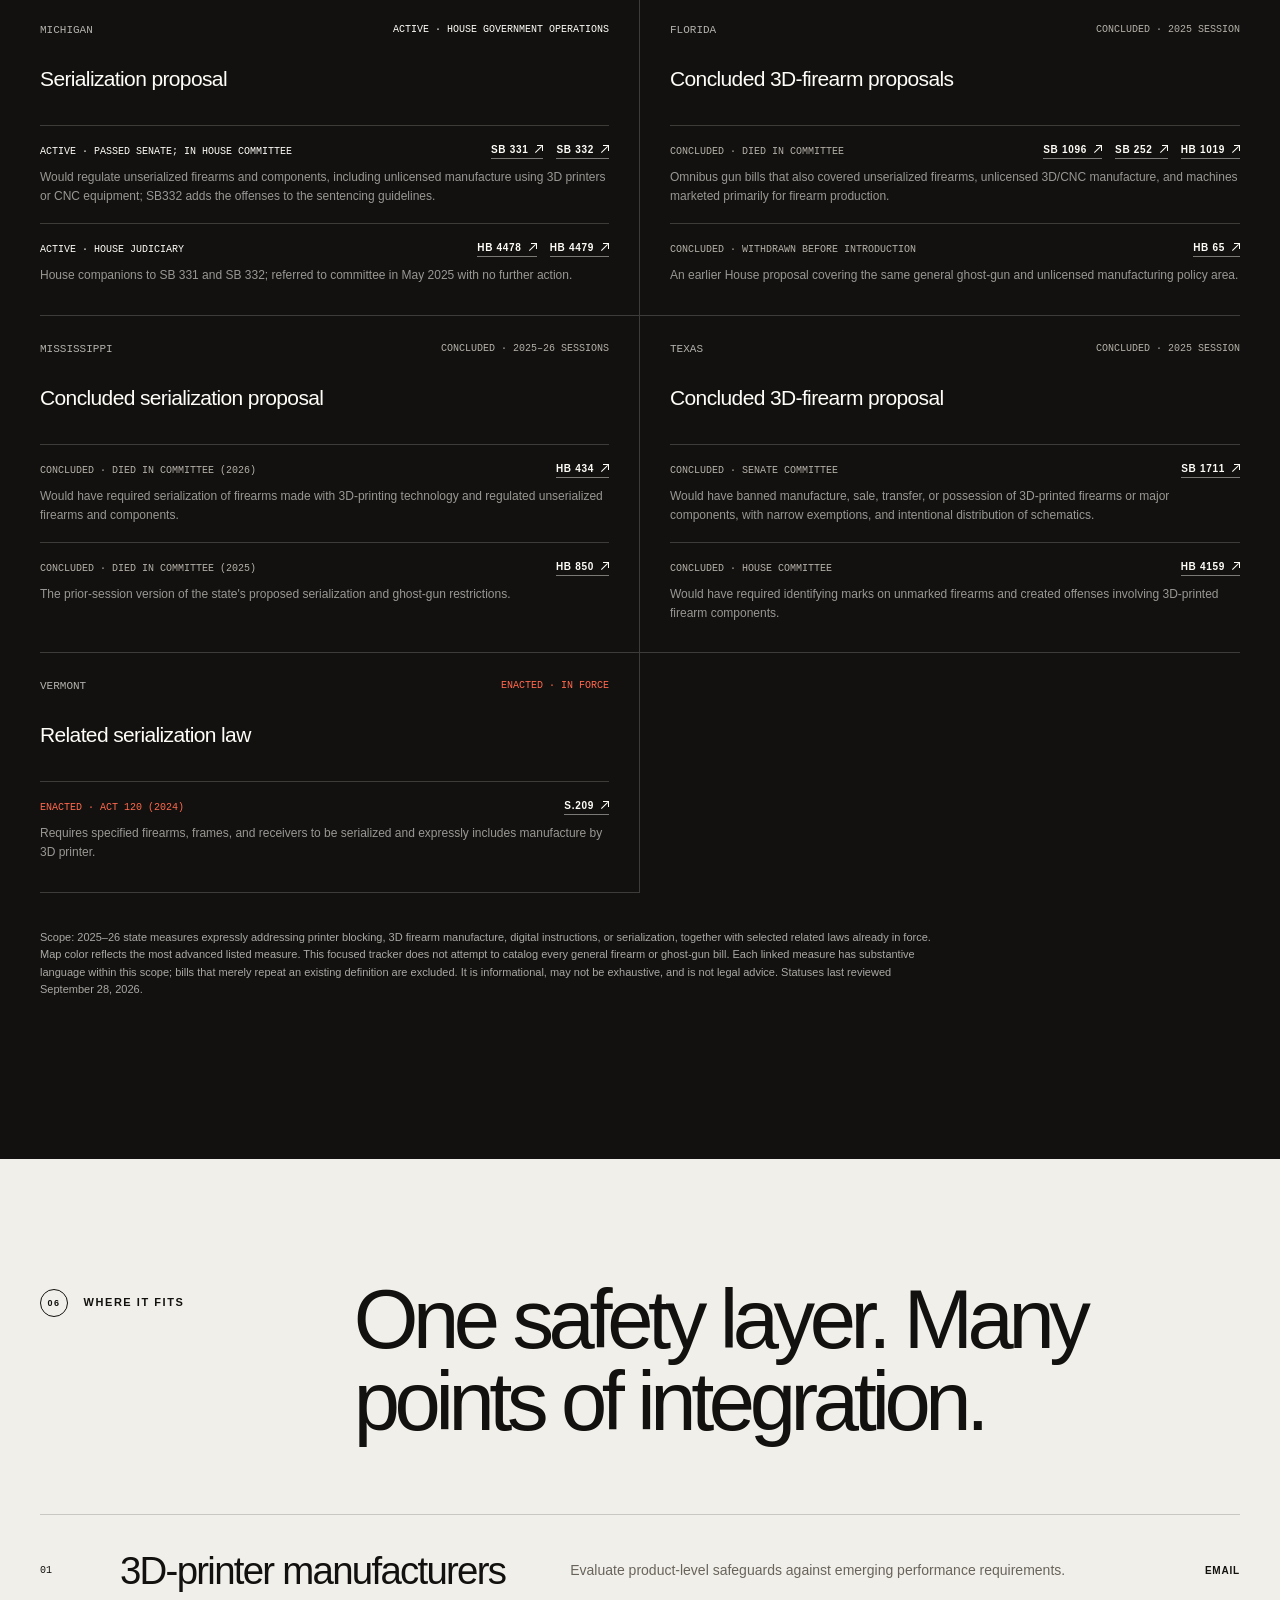
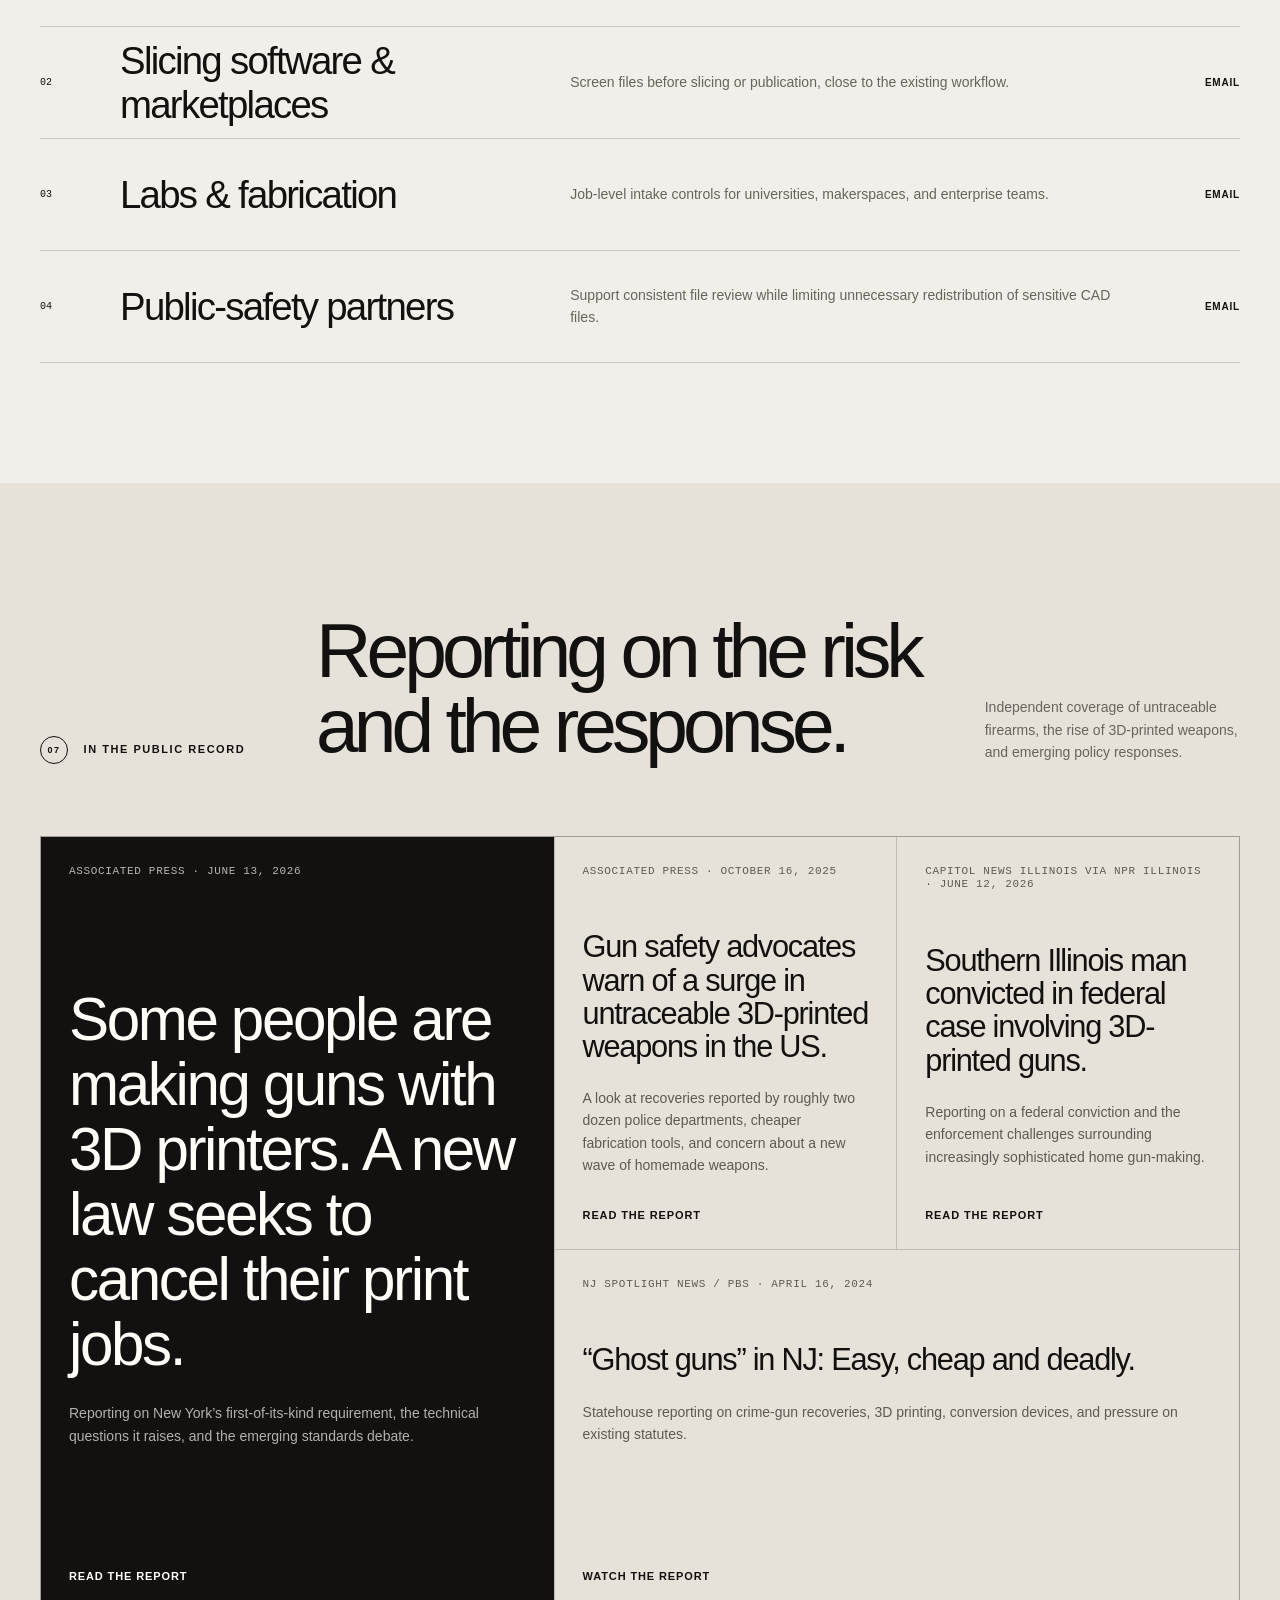
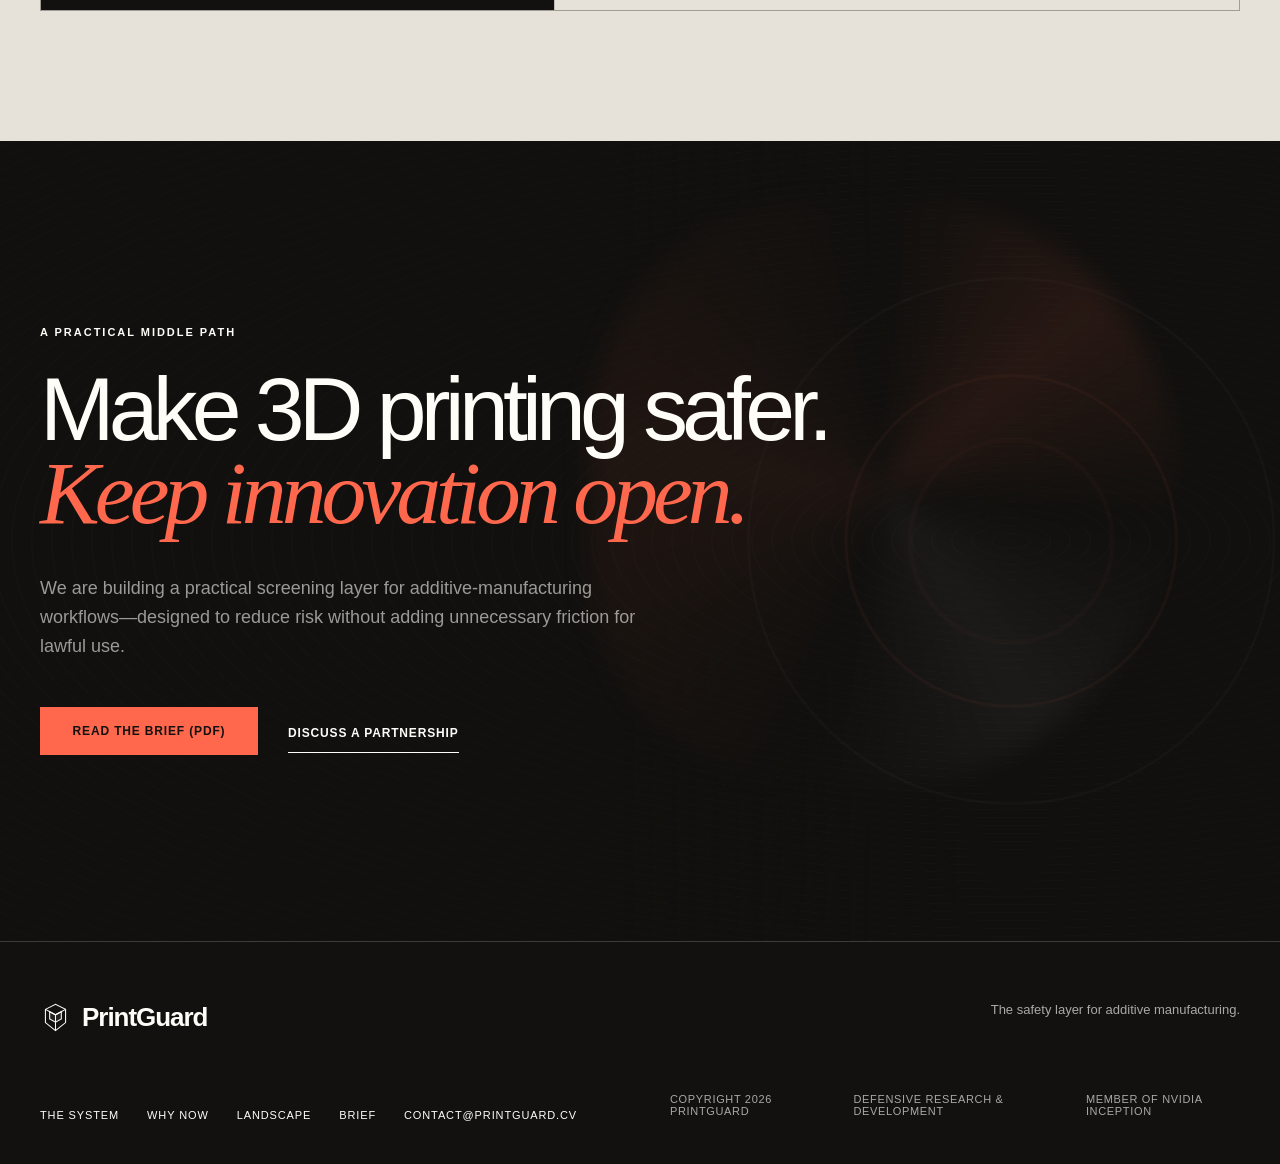
==== commit 17c4d33d: "seo" ====
--- a/index.html
+++ b/index.html
@@ -5,22 +5,55 @@
     <meta name="viewport" content="width=device-width, initial-scale=1" />
     <meta
       name="description"
-      content="PrintGuard is a local-first safety layer for additive manufacturing: fast, auditable screening for firearm-related risk in 3D-printing files."
+      content="PrintGuard detects 3D-printed firearm files before they print. Local, auditable firearm-blueprint screening for 3D-printer makers, slicers, and marketplaces preparing for print-blocking laws like California AB 2047."
     />
     <meta name="theme-color" content="#12110f" />
     <link rel="canonical" href="https://printguard.cv/" />
     <link rel="icon" href="assets/favicon.svg" type="image/svg+xml" />
-    <meta property="og:title" content="PrintGuard — The safety layer for additive manufacturing" />
+    <link rel="apple-touch-icon" href="assets/brand/printguard-logo.png" />
+    <meta property="og:site_name" content="PrintGuard" />
+    <meta property="og:title" content="PrintGuard — 3D-printed firearm detection and print-blocking technology" />
     <meta
       property="og:description"
-      content="Local screening. Auditable decisions. Practical compliance for the next era of 3D printing."
+      content="Screen 3D-printing files for firearm components before they are published, queued, or printed. Local-first, auditable, and built for laws like California AB 2047."
     />
     <meta property="og:type" content="website" />
     <meta property="og:url" content="https://printguard.cv/" />
     <meta property="og:image" content="https://printguard.cv/assets/printguard-firearm-scan-hero-v2.png" />
     <meta property="og:image:alt" content="A firearm rendered as a defensive 3D geometry scan" />
     <meta name="twitter:card" content="summary_large_image" />
-    <title>PrintGuard — The safety layer for additive manufacturing</title>
+    <title>PrintGuard | 3D-Printed Firearm Detection &amp; Print-Blocking Technology</title>
+    <script type="application/ld+json">
+      {
+        "@context": "https://schema.org",
+        "@graph": [
+          {
+            "@type": "Organization",
+            "@id": "https://printguard.cv/#organization",
+            "name": "PrintGuard",
+            "url": "https://printguard.cv/",
+            "logo": "https://printguard.cv/assets/brand/printguard-logo.png",
+            "email": "contact@printguard.cv",
+            "description": "PrintGuard builds firearm-detection and print-blocking software that screens 3D-printing files for firearm components before they print."
+          },
+          {
+            "@type": "WebSite",
+            "@id": "https://printguard.cv/#website",
+            "name": "PrintGuard",
+            "url": "https://printguard.cv/",
+            "publisher": { "@id": "https://printguard.cv/#organization" }
+          },
+          {
+            "@type": "SoftwareApplication",
+            "name": "PrintGuard",
+            "applicationCategory": "SecurityApplication",
+            "operatingSystem": "Linux",
+            "description": "Local, auditable screening that detects firearm-related geometry in STL, OBJ, 3MF, AMF, and OFF files before they are published, sliced, or printed.",
+            "publisher": { "@id": "https://printguard.cv/#organization" }
+          }
+        ]
+      }
+    </script>
     <script>
       document.documentElement.classList.add("js");
       if (window.location.hash === "#demo") document.documentElement.classList.add("demo-route-pending");
@@ -404,8 +437,8 @@
               <p class="detail-status status-enacted" data-policy-status>Enacted · 2025 and 2026 laws</p>
               <h3 data-policy-title>California</h3>
               <p data-policy-summary>
-                California enacted a conditional 3D-printer blocking mandate in 2026 and a 2025 law expanding rules for
-                digital firearm manufacturing code.
+                California enacted AB 2047 (2026), a conditional 3D-printer blocking mandate, and AB 1263 (2025),
+                which expands rules for digital firearm manufacturing code.
               </p>
               <div class="policy-detail-measures" data-policy-measures aria-label="Bills in selected state"></div>
               <small data-policy-date>Status reviewed September 28, 2026</small>
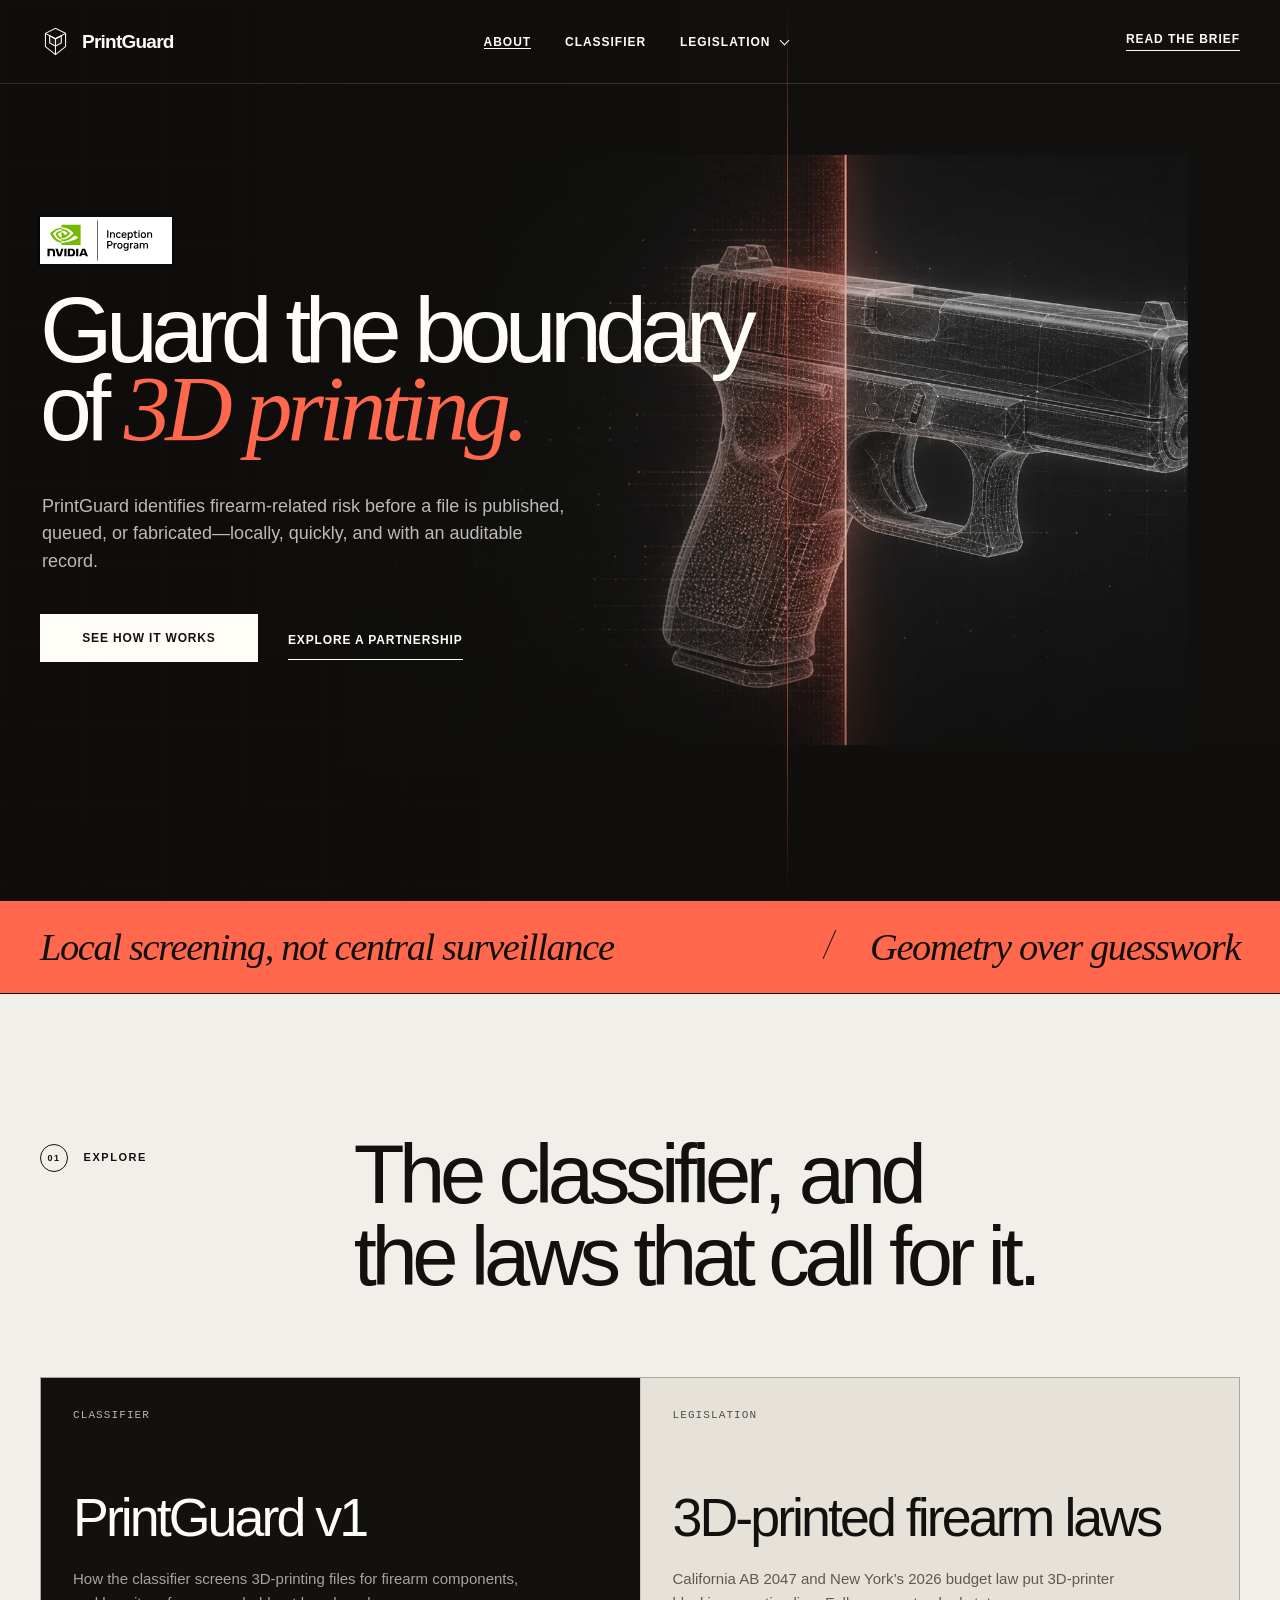
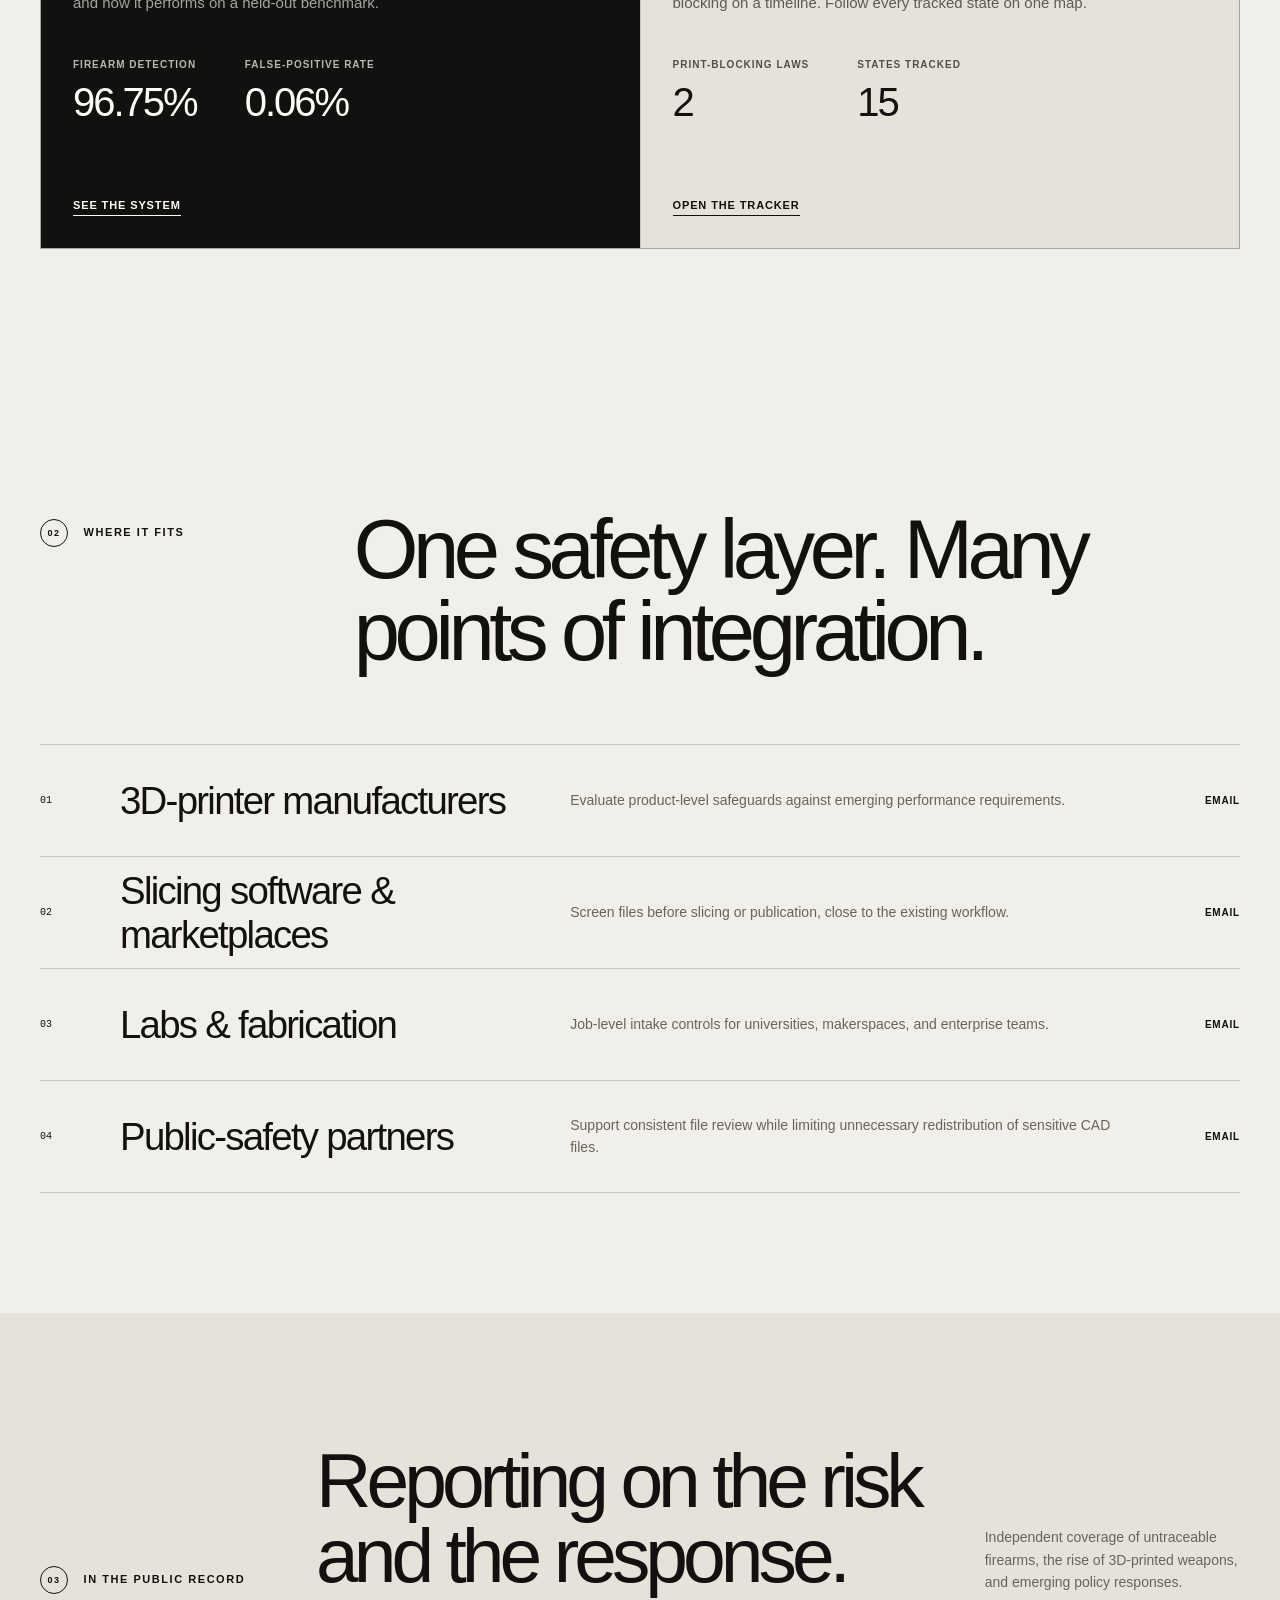
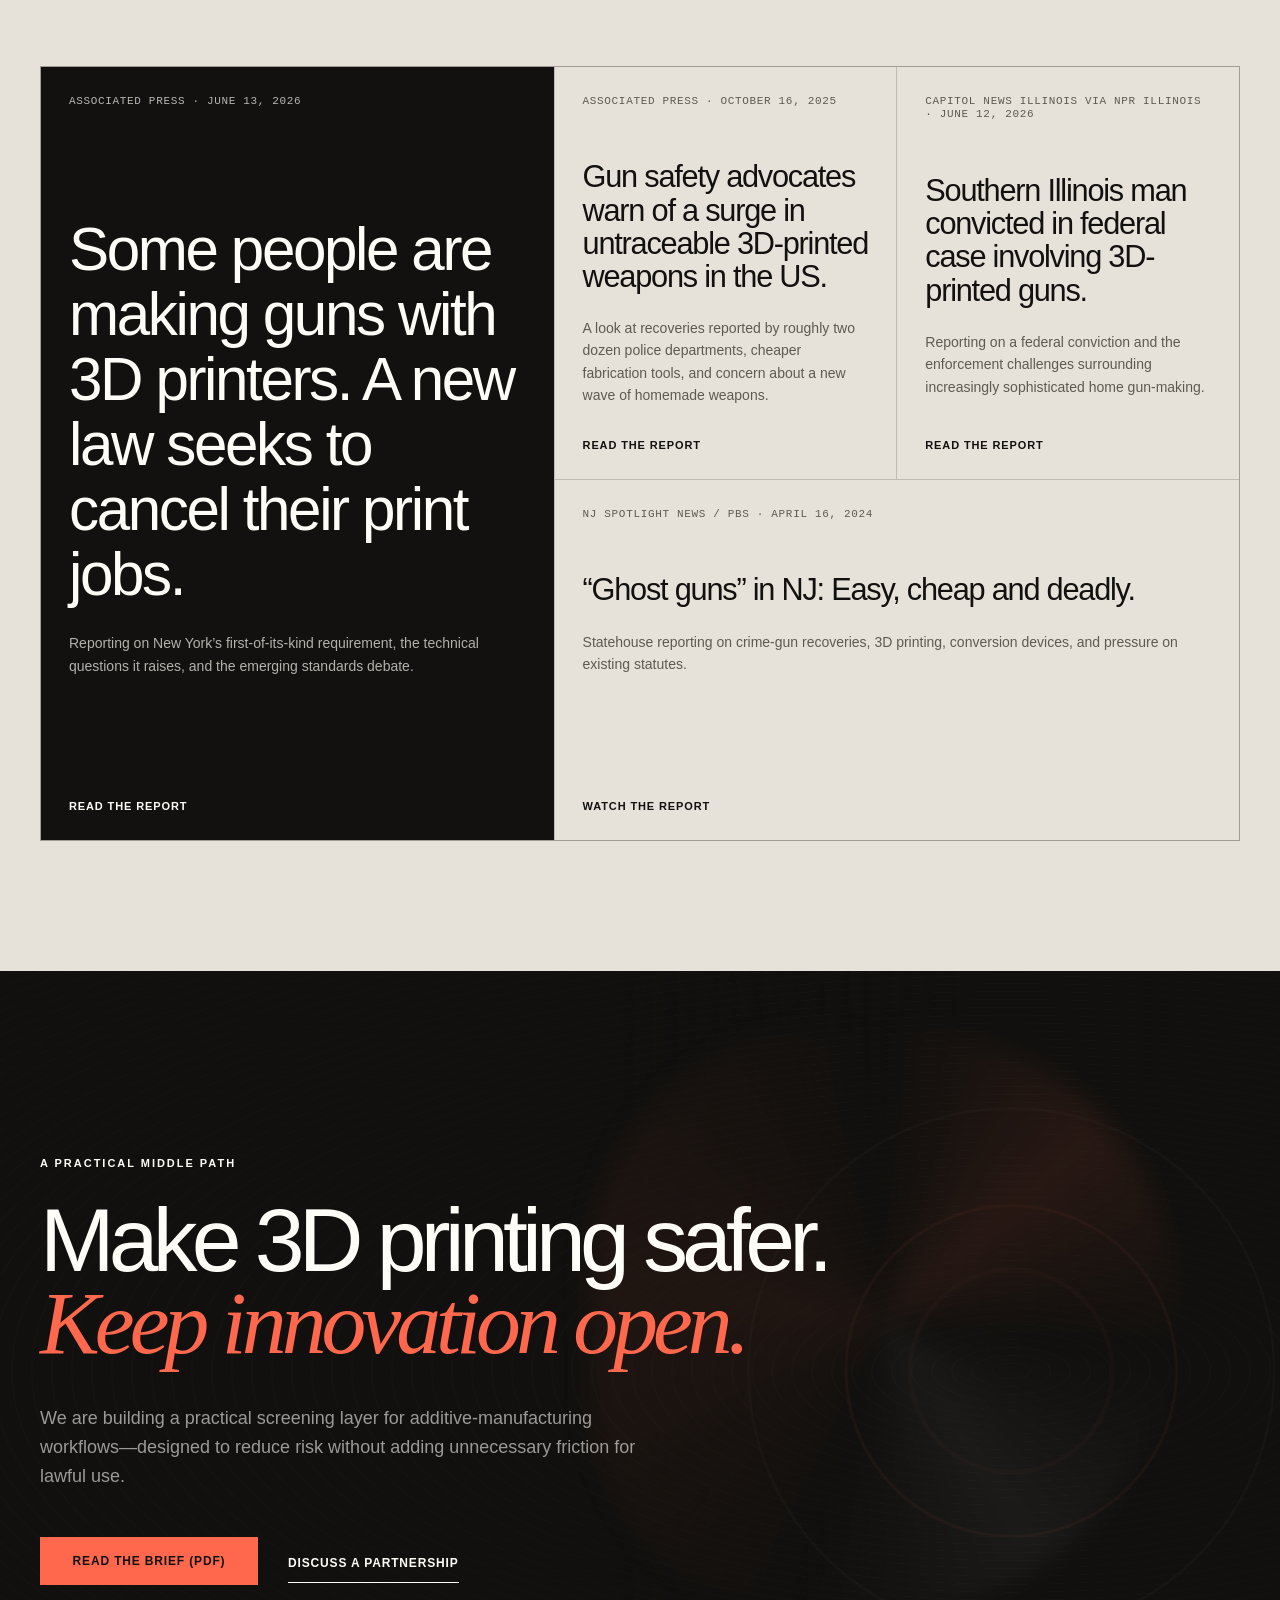
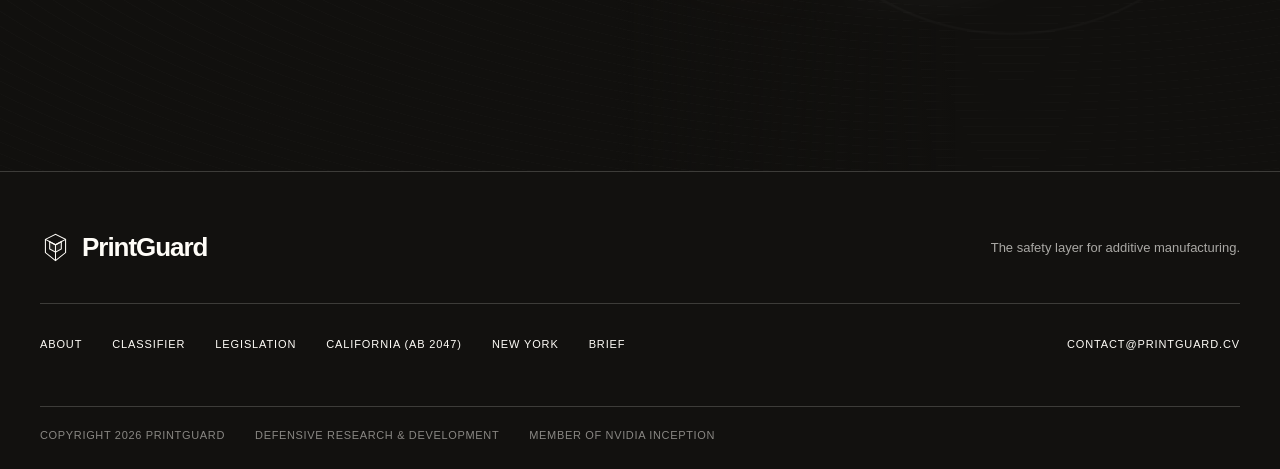
==== commit b32aee42: "new layout" ====
--- a/index.html
+++ b/index.html
@@ -57,9 +57,13 @@
     <script>
       document.documentElement.classList.add("js");
       if (window.location.hash === "#demo") document.documentElement.classList.add("demo-route-pending");
+      if (window.location.hash === "#landscape") window.location.replace("/legislation/");
+      if (["#printguardv1", "#system", "#gap", "#performance", "#foundation"].includes(window.location.hash)) {
+        document.documentElement.classList.add("view-printguardv1");
+      }
     </script>
     <link rel="preload" href="assets/printguard-firearm-scan-hero-v2.webp" as="image" type="image/webp" />
-    <link rel="stylesheet" href="styles.css?v=23" />
+    <link rel="stylesheet" href="styles.css?v=25" />
     <link rel="stylesheet" href="assets/demo.css?v=4" />
   </head>
   <body>
@@ -71,7 +75,7 @@
     <a class="skip-link" href="#main">Skip to content</a>
 
     <header class="site-header" data-header>
-      <a class="brand" href="#top" aria-label="PrintGuard home">
+      <a class="brand" href="/" aria-label="PrintGuard home">
         <svg class="brand-mark" viewBox="0 0 40 40" aria-hidden="true">
           <path d="M7 9.5 20 3l13 6.5v17L20 37 7 26.5Z" />
           <path d="m7 9.5 13 7 13-7M20 16.5V37" />
@@ -86,20 +90,28 @@
       </button>
 
       <nav class="site-nav" id="site-nav" aria-label="Primary navigation">
-        <a href="#system">The system</a>
-        <a href="#gap">Why now</a>
-        <a href="#performance">Performance</a>
-        <a href="#landscape">Landscape</a>
-        <a href="#partners">Partners</a>
-        <a class="mobile-nav-brief" href="assets/PrintGuard_Brief.pdf?v=5" target="_blank" rel="noreferrer">Read the brief</a>
+        <a href="/" data-nav="about">About</a>
+        <a href="/#printguardv1" data-nav="printguardv1">Classifier</a>
+        <div class="nav-group" data-nav-group>
+          <a href="/legislation/" data-nav="legislation">Legislation</a>
+          <button class="nav-group-toggle" type="button" aria-expanded="false" aria-controls="nav-legislation">
+            <span class="sr-only">Show legislation pages</span>
+          </button>
+          <div class="nav-submenu" id="nav-legislation">
+            <a href="/legislation/california-ab-2047/">California (AB 2047)</a>
+            <a href="/legislation/new-york-3d-printer-law/">New York</a>
+          </div>
+        </div>
+        <a class="mobile-nav-brief" href="/assets/PrintGuard_Brief.pdf?v=5" target="_blank" rel="noreferrer">Read the brief</a>
       </nav>
 
-      <a class="header-cta" href="assets/PrintGuard_Brief.pdf?v=5" target="_blank" rel="noreferrer">
+      <a class="header-cta" href="/assets/PrintGuard_Brief.pdf?v=5" target="_blank" rel="noreferrer">
         Read the brief
       </a>
     </header>
 
     <main id="main">
+      <div class="site-view" id="about" data-view>
       <section class="hero" id="top" aria-labelledby="hero-title">
         <div class="hero-art" aria-hidden="true">
           <picture>
@@ -124,7 +136,7 @@
             quickly, and with an auditable record.
           </p>
           <div class="hero-actions reveal" style="--delay: 240ms">
-            <a class="button button-light" href="#system">See how it works</a>
+            <a class="button button-light" href="#printguardv1">See how it works</a>
             <a class="text-link" href="#partners">Explore a partnership</a>
           </div>
         </div>
@@ -141,6 +153,155 @@
         <div class="principles page-shell">
           <span>Local screening, not central surveillance</span>
           <span>Geometry over guesswork</span>
+        </div>
+      </section>
+
+      <section class="explore-section" id="explore" aria-labelledby="explore-title">
+        <div class="page-shell">
+          <div class="explore-heading">
+            <p class="section-label reveal"><span>01</span> Explore</p>
+            <h2 class="display-heading reveal" id="explore-title">The classifier, and the laws that call for it.</h2>
+          </div>
+
+          <div class="explore-grid">
+            <a class="explore-card explore-dark reveal" href="#printguardv1">
+              <span class="explore-kicker">Classifier</span>
+              <h3>PrintGuard v1</h3>
+              <p>How the classifier screens 3D-printing files for firearm components, and how it performs on a held-out benchmark.</p>
+              <dl class="explore-stats">
+                <div><dt>Firearm detection</dt><dd>96.75%</dd></div>
+                <div><dt>False-positive rate</dt><dd>0.06%</dd></div>
+              </dl>
+              <span class="explore-link">See the system</span>
+            </a>
+            <a class="explore-card reveal" style="--delay: 80ms" href="/legislation/">
+              <span class="explore-kicker">Legislation</span>
+              <h3>3D-printed firearm laws</h3>
+              <p>California AB 2047 and New York&rsquo;s 2026 budget law put 3D-printer blocking on a timeline. Follow every tracked state on one map.</p>
+              <dl class="explore-stats">
+                <div><dt>Print-blocking laws</dt><dd>2</dd></div>
+                <div><dt>States tracked</dt><dd>15</dd></div>
+              </dl>
+              <span class="explore-link">Open the tracker</span>
+            </a>
+          </div>
+        </div>
+      </section>
+
+      <section class="partners-section" id="partners" aria-labelledby="partners-title">
+        <div class="page-shell">
+          <div class="partners-heading">
+            <p class="section-label reveal"><span>02</span> Where it fits</p>
+            <h2 class="display-heading reveal" id="partners-title">One safety layer. Many points of integration.</h2>
+          </div>
+
+          <div class="partner-list">
+            <a class="partner-row reveal" href="mailto:contact@printguard.cv?subject=PrintGuard%20partnership%20%E2%80%94%20Printer%20OEMs">
+              <span class="partner-number">01</span><h3>3D-printer manufacturers</h3>
+              <p>Evaluate product-level safeguards against emerging performance requirements.</p><span class="partner-arrow">Email</span>
+            </a>
+            <a class="partner-row reveal" href="mailto:contact@printguard.cv?subject=PrintGuard%20partnership%20%E2%80%94%20Slicers%20and%20marketplaces">
+              <span class="partner-number">02</span><h3>Slicing software &amp; marketplaces</h3>
+              <p>Screen files before slicing or publication, close to the existing workflow.</p><span class="partner-arrow">Email</span>
+            </a>
+            <a class="partner-row reveal" href="mailto:contact@printguard.cv?subject=PrintGuard%20partnership%20%E2%80%94%20Labs%20and%20fabrication">
+              <span class="partner-number">03</span><h3>Labs &amp; fabrication</h3>
+              <p>Job-level intake controls for universities, makerspaces, and enterprise teams.</p><span class="partner-arrow">Email</span>
+            </a>
+            <a class="partner-row reveal" href="mailto:contact@printguard.cv?subject=PrintGuard%20partnership%20%E2%80%94%20Public%20safety">
+              <span class="partner-number">04</span><h3>Public-safety partners</h3>
+              <p>Support consistent file review while limiting unnecessary redistribution of sensitive CAD files.</p><span class="partner-arrow">Email</span>
+            </a>
+          </div>
+        </div>
+      </section>
+
+      <section class="reading-section" id="reading" aria-labelledby="reading-title">
+        <div class="page-shell">
+          <div class="reading-heading">
+            <p class="section-label reveal"><span>03</span> In the public record</p>
+            <h2 class="display-heading reveal" id="reading-title">Reporting on the risk and the response.</h2>
+            <p class="reveal">
+              Independent coverage of untraceable firearms, the rise of 3D-printed weapons, and emerging policy
+              responses.
+            </p>
+          </div>
+
+          <div class="article-grid">
+            <a class="article-card feature-article reveal" href="https://apnews.com/article/737b48cd483da5394076bc99d94619ca" target="_blank" rel="noreferrer">
+              <span class="article-source">Associated Press · June 13, 2026</span>
+              <h3>Some people are making guns with 3D printers. A new law seeks to cancel their print jobs.</h3>
+              <p>Reporting on New York’s first-of-its-kind requirement, the technical questions it raises, and the emerging standards debate.</p>
+              <span class="article-link">Read the report</span>
+              <span class="sr-only">Opens in a new tab</span>
+            </a>
+            <a class="article-card reveal" href="https://apnews.com/article/0f22ec981a29a31d9a72d0f8b32d0b22" target="_blank" rel="noreferrer">
+              <span class="article-source">Associated Press · October 16, 2025</span>
+              <h3>Gun safety advocates warn of a surge in untraceable 3D-printed weapons in the US.</h3>
+              <p>A look at recoveries reported by roughly two dozen police departments, cheaper fabrication tools, and concern about a new wave of homemade weapons.</p>
+              <span class="article-link">Read the report</span>
+              <span class="sr-only">Opens in a new tab</span>
+            </a>
+            <a class="article-card reveal" href="https://www.nprillinois.org/southern-il-area/2026-06-12/southern-illinois-man-convicted-in-federal-case-involving-3d-printed-guns" target="_blank" rel="noreferrer">
+              <span class="article-source">Capitol News Illinois via NPR Illinois · June 12, 2026</span>
+              <h3>Southern Illinois man convicted in federal case involving 3D-printed guns.</h3>
+              <p>Reporting on a federal conviction and the enforcement challenges surrounding increasingly sophisticated home gun-making.</p>
+              <span class="article-link">Read the report</span>
+              <span class="sr-only">Opens in a new tab</span>
+            </a>
+            <a class="article-card reveal" href="https://www.pbs.org/video/sci-firearms-hearing-1713296785/" target="_blank" rel="noreferrer">
+              <span class="article-source">NJ Spotlight News / PBS · April 16, 2024</span>
+              <h3>“Ghost guns” in NJ: Easy, cheap and deadly.</h3>
+              <p>Statehouse reporting on crime-gun recoveries, 3D printing, conversion devices, and pressure on existing statutes.</p>
+              <span class="article-link">Watch the report</span>
+              <span class="sr-only">Opens in a new tab</span>
+            </a>
+          </div>
+        </div>
+      </section>
+
+      <section class="closing-section" id="closing" aria-labelledby="closing-title">
+        <div class="closing-art" aria-hidden="true"></div>
+        <div class="page-shell closing-content">
+          <p class="eyebrow reveal">A practical middle path</p>
+          <h2 class="reveal" id="closing-title">Make 3D printing safer.<br /><em>Keep innovation open.</em></h2>
+          <p class="reveal">
+            We are building a practical screening layer for additive-manufacturing workflows—designed to reduce risk
+            without adding unnecessary friction for lawful use.
+          </p>
+          <div class="closing-actions reveal">
+            <a class="button button-coral" href="assets/PrintGuard_Brief.pdf?v=5" target="_blank" rel="noreferrer">
+              Read the brief (PDF)<span class="sr-only"> Opens in a new tab</span>
+            </a>
+            <a class="text-link light" href="mailto:contact@printguard.cv?subject=PrintGuard%20partnership">
+              Discuss a partnership
+            </a>
+          </div>
+        </div>
+      </section>
+      </div>
+
+      <div class="site-view" id="printguardv1" data-view data-view-title="PrintGuard v1 | Firearm Classifier for 3D-Printing Files">
+      <section class="page-intro" aria-labelledby="classifier-title">
+        <div class="page-shell page-intro-grid">
+          <div>
+          <p class="eyebrow page-eyebrow reveal">Classifier</p>
+          <h1 class="page-title reveal" id="classifier-title" style="--delay: 60ms">PrintGuard v1</h1>
+          <p class="page-lede reveal" style="--delay: 120ms">
+            A geometry classifier that screens 3D-printing files for firearm components before they are published,
+            sliced, or printed. It reads the shape of the mesh rather than the filename, and keeps an auditable record
+            of every decision.
+          </p>
+          <nav class="page-jump reveal" style="--delay: 180ms" aria-label="On this page">
+            <a href="#system">The system</a><a href="#gap">The gap</a><a href="#performance">Benchmark</a><a href="#foundation">Evidence</a>
+          </nav>
+          </div>
+          <dl class="intro-stats reveal" style="--delay: 240ms" aria-label="PrintGuard v1 benchmark, July 2026">
+            <div><dt>Firearm detection</dt><dd>96.75%</dd></div>
+            <div><dt>False-positive rate</dt><dd>0.06%</dd></div>
+            <div><dt>Per-file scoring</dt><dd>&lt;1 sec</dd></div>
+            <div><dt>Held-out test files</dt><dd>10,000</dd></div>
+          </dl>
         </div>
       </section>
 
@@ -379,181 +540,31 @@
         </div>
       </section>
 
-      <section class="landscape-section dark-section" id="landscape" aria-labelledby="landscape-title">
-        <div class="page-shell">
-          <div class="landscape-heading">
-            <p class="section-label reveal"><span>05</span> Policy landscape</p>
-            <h2 class="display-heading reveal" id="landscape-title">A national question, moving state by state.</h2>
-            <p class="reveal">
-              PrintGuard tracks 2025–26 measures that expressly address printer blocking, 3D firearm manufacture,
-              digital instructions, or serialization, together with selected related laws already in force.
-            </p>
-          </div>
-
-          <div class="policy-map-layout reveal">
-            <div class="policy-map" role="group" aria-label="Interactive map of tracked state policy activity">
-              <span class="map-grid" aria-hidden="true"></span>
-              <div class="policy-map-canvas">
-                <!-- CC0 Albers-projection state map derived from Wikimedia Commons: Blank US Map (states only).svg -->
-                <img class="us-outline" src="assets/us-policy-map.svg?v=3" alt="" aria-hidden="true" />
-
-                <button class="state-marker status-enacted active" style="--x: 8.34%; --y: 50.74%" data-policy-state="CA" type="button" aria-controls="policy-detail" aria-label="Show California policy details" aria-pressed="true"><span>CA</span><i></i></button>
-                <button class="state-marker status-enacted" style="--x: 12.87%; --y: 8.47%" data-policy-state="WA" type="button" aria-controls="policy-detail" aria-label="Show Washington policy details" aria-pressed="false"><span>WA</span><i></i></button>
-                <button class="state-marker status-enacted" style="--x: 34.75%; --y: 46.41%" data-policy-state="CO" type="button" aria-controls="policy-detail" aria-label="Show Colorado policy details" aria-pressed="false"><span>CO</span><i></i></button>
-                <button class="state-marker status-enacted" style="--x: 92.97%; --y: 13.78%" data-policy-state="ME" type="button" aria-controls="policy-detail" aria-label="Show Maine policy details" aria-pressed="false"><span>ME</span><i></i></button>
-                <button class="state-marker status-enacted marker-tight" style="--x: 89.36%; --y: 20.45%" data-policy-state="VT" type="button" aria-controls="policy-detail" aria-label="Show Vermont policy details" aria-pressed="false"><span>VT</span><i></i></button>
-                <button class="state-marker status-enacted" style="--x: 85.30%; --y: 25.89%" data-policy-state="NY" type="button" aria-controls="policy-detail" aria-label="Show New York policy details" aria-pressed="false"><span>NY</span><i></i></button>
-                <button class="state-marker status-enacted marker-tight" style="--x: 89.86%; --y: 29.63%" data-policy-state="CT" type="button" aria-controls="policy-detail" aria-label="Show Connecticut policy details" aria-pressed="false"><span>CT</span><i></i></button>
-                <button class="state-marker status-enacted marker-tight" style="--x: 87.02%; --y: 38.45%" data-policy-state="NJ" type="button" aria-controls="policy-detail" aria-label="Show New Jersey policy details" aria-pressed="false"><span>NJ</span><i></i></button>
-                <button class="state-marker status-enacted marker-tight" style="--x: 86.38%; --y: 42.26%" data-policy-state="DE" type="button" aria-controls="policy-detail" aria-label="Show Delaware policy details" aria-pressed="false"><span>DE</span><i></i></button>
-                <button class="state-marker status-enacted" style="--x: 81.82%; --y: 47.84%" data-policy-state="VA" type="button" aria-controls="policy-detail" aria-label="Show Virginia policy details" aria-pressed="false"><span>VA</span><i></i></button>
-                <button class="state-marker status-concluded" style="--x: 52.43%; --y: 17.66%" data-policy-state="MN" type="button" aria-controls="policy-detail" aria-label="Show Minnesota policy details" aria-pressed="false"><span>MN</span><i></i></button>
-                <button class="state-marker status-active" style="--x: 68.99%; --y: 31.35%" data-policy-state="MI" type="button" aria-controls="policy-detail" aria-label="Show Michigan policy details" aria-pressed="false"><span>MI</span><i></i></button>
-                <button class="state-marker status-concluded" style="--x: 79.85%; --y: 86.17%" data-policy-state="FL" type="button" aria-controls="policy-detail" aria-label="Show Florida policy details" aria-pressed="false"><span>FL</span><i></i></button>
-                <button class="state-marker status-concluded" style="--x: 62.13%; --y: 67.89%" data-policy-state="MS" type="button" aria-controls="policy-detail" aria-label="Show Mississippi policy details" aria-pressed="false"><span>MS</span><i></i></button>
-                <button class="state-marker status-concluded" style="--x: 45.39%; --y: 76.88%" data-policy-state="TX" type="button" aria-controls="policy-detail" aria-label="Show Texas policy details" aria-pressed="false"><span>TX</span><i></i></button>
-              </div>
-
-              <div class="map-legend" aria-label="Status legend">
-                <span><i class="status-enacted"></i> Enacted</span>
-                <span><i class="status-active"></i> Active</span>
-                <span><i class="status-concluded"></i> Concluded</span>
-              </div>
-            </div>
-
-            <aside class="policy-detail" id="policy-detail" aria-live="polite">
-              <label class="policy-select-label" for="policy-state-select">Choose a tracked state</label>
-              <select class="policy-state-select" id="policy-state-select">
-                <option value="CA">California</option><option value="WA">Washington</option>
-                <option value="CO">Colorado</option><option value="ME">Maine</option>
-                <option value="VT">Vermont</option>
-                <option value="NY">New York</option><option value="CT">Connecticut</option>
-                <option value="NJ">New Jersey</option><option value="DE">Delaware</option>
-                <option value="VA">Virginia</option><option value="MN">Minnesota</option>
-                <option value="MI">Michigan</option><option value="FL">Florida</option>
-                <option value="MS">Mississippi</option><option value="TX">Texas</option>
-              </select>
-              <div class="detail-topline"><span data-policy-code>CA</span><i data-policy-kind>Blocking law + digital-file law</i></div>
-              <p class="detail-status status-enacted" data-policy-status>Enacted · 2025 and 2026 laws</p>
-              <h3 data-policy-title>California</h3>
-              <p data-policy-summary>
-                California enacted AB 2047 (2026), a conditional 3D-printer blocking mandate, and AB 1263 (2025),
-                which expands rules for digital firearm manufacturing code.
-              </p>
-              <div class="policy-detail-measures" data-policy-measures aria-label="Bills in selected state"></div>
-              <small data-policy-date>Status reviewed September 28, 2026</small>
-            </aside>
-          </div>
-
-          <div class="policy-records" data-policy-records aria-label="Tracked legislation"></div>
-
-          <p class="landscape-note reveal">
-            Scope: 2025–26 state measures expressly addressing printer blocking, 3D firearm manufacture, digital
-            instructions, or serialization, together with selected related laws already in force. Map color reflects
-            the most advanced listed measure. This
-            focused tracker does not attempt to catalog every general firearm or ghost-gun bill. Each linked measure
-            has substantive language within this scope; bills that merely repeat an existing definition are excluded.
-            It is informational, may not be exhaustive, and is not legal advice. Statuses last reviewed September 28, 2026.
-          </p>
-        </div>
-      </section>
-
-      <section class="partners-section" id="partners" aria-labelledby="partners-title">
-        <div class="page-shell">
-          <div class="partners-heading">
-            <p class="section-label reveal"><span>06</span> Where it fits</p>
-            <h2 class="display-heading reveal" id="partners-title">One safety layer. Many points of integration.</h2>
-          </div>
-
-          <div class="partner-list">
-            <a class="partner-row reveal" href="mailto:contact@printguard.cv?subject=PrintGuard%20partnership%20%E2%80%94%20Printer%20OEMs">
-              <span class="partner-number">01</span><h3>3D-printer manufacturers</h3>
-              <p>Evaluate product-level safeguards against emerging performance requirements.</p><span class="partner-arrow">Email</span>
-            </a>
-            <a class="partner-row reveal" href="mailto:contact@printguard.cv?subject=PrintGuard%20partnership%20%E2%80%94%20Slicers%20and%20marketplaces">
-              <span class="partner-number">02</span><h3>Slicing software &amp; marketplaces</h3>
-              <p>Screen files before slicing or publication, close to the existing workflow.</p><span class="partner-arrow">Email</span>
-            </a>
-            <a class="partner-row reveal" href="mailto:contact@printguard.cv?subject=PrintGuard%20partnership%20%E2%80%94%20Labs%20and%20fabrication">
-              <span class="partner-number">03</span><h3>Labs &amp; fabrication</h3>
-              <p>Job-level intake controls for universities, makerspaces, and enterprise teams.</p><span class="partner-arrow">Email</span>
-            </a>
-            <a class="partner-row reveal" href="mailto:contact@printguard.cv?subject=PrintGuard%20partnership%20%E2%80%94%20Public%20safety">
-              <span class="partner-number">04</span><h3>Public-safety partners</h3>
-              <p>Support consistent file review while limiting unnecessary redistribution of sensitive CAD files.</p><span class="partner-arrow">Email</span>
-            </a>
-          </div>
-        </div>
-      </section>
-
-      <section class="reading-section" id="reading" aria-labelledby="reading-title">
-        <div class="page-shell">
-          <div class="reading-heading">
-            <p class="section-label reveal"><span>07</span> In the public record</p>
-            <h2 class="display-heading reveal" id="reading-title">Reporting on the risk and the response.</h2>
-            <p class="reveal">
-              Independent coverage of untraceable firearms, the rise of 3D-printed weapons, and emerging policy
-              responses.
-            </p>
-          </div>
-
-          <div class="article-grid">
-            <a class="article-card feature-article reveal" href="https://apnews.com/article/737b48cd483da5394076bc99d94619ca" target="_blank" rel="noreferrer">
-              <span class="article-source">Associated Press · June 13, 2026</span>
-              <h3>Some people are making guns with 3D printers. A new law seeks to cancel their print jobs.</h3>
-              <p>Reporting on New York’s first-of-its-kind requirement, the technical questions it raises, and the emerging standards debate.</p>
-              <span class="article-link">Read the report</span>
-              <span class="sr-only">Opens in a new tab</span>
-            </a>
-            <a class="article-card reveal" href="https://apnews.com/article/0f22ec981a29a31d9a72d0f8b32d0b22" target="_blank" rel="noreferrer">
-              <span class="article-source">Associated Press · October 16, 2025</span>
-              <h3>Gun safety advocates warn of a surge in untraceable 3D-printed weapons in the US.</h3>
-              <p>A look at recoveries reported by roughly two dozen police departments, cheaper fabrication tools, and concern about a new wave of homemade weapons.</p>
-              <span class="article-link">Read the report</span>
-              <span class="sr-only">Opens in a new tab</span>
-            </a>
-            <a class="article-card reveal" href="https://www.nprillinois.org/southern-il-area/2026-06-12/southern-illinois-man-convicted-in-federal-case-involving-3d-printed-guns" target="_blank" rel="noreferrer">
-              <span class="article-source">Capitol News Illinois via NPR Illinois · June 12, 2026</span>
-              <h3>Southern Illinois man convicted in federal case involving 3D-printed guns.</h3>
-              <p>Reporting on a federal conviction and the enforcement challenges surrounding increasingly sophisticated home gun-making.</p>
-              <span class="article-link">Read the report</span>
-              <span class="sr-only">Opens in a new tab</span>
-            </a>
-            <a class="article-card reveal" href="https://www.pbs.org/video/sci-firearms-hearing-1713296785/" target="_blank" rel="noreferrer">
-              <span class="article-source">NJ Spotlight News / PBS · April 16, 2024</span>
-              <h3>“Ghost guns” in NJ: Easy, cheap and deadly.</h3>
-              <p>Statehouse reporting on crime-gun recoveries, 3D printing, conversion devices, and pressure on existing statutes.</p>
-              <span class="article-link">Watch the report</span>
-              <span class="sr-only">Opens in a new tab</span>
-            </a>
-          </div>
-        </div>
-      </section>
-
-      <section class="closing-section" id="closing" aria-labelledby="closing-title">
+      <section class="closing-section" aria-labelledby="classifier-closing-title">
         <div class="closing-art" aria-hidden="true"></div>
         <div class="page-shell closing-content">
-          <p class="eyebrow reveal">A practical middle path</p>
-          <h2 class="reveal" id="closing-title">Make 3D printing safer.<br /><em>Keep innovation open.</em></h2>
+          <p class="eyebrow reveal">Evaluate PrintGuard v1</p>
+          <h2 class="reveal" id="classifier-closing-title">Put it in front of<br /><em>your file pipeline.</em></h2>
           <p class="reveal">
-            We are building a practical screening layer for additive-manufacturing workflows—designed to reduce risk
-            without adding unnecessary friction for lawful use.
+            We work with printer makers, slicers, marketplaces, and print services to test PrintGuard on their own
+            files and workflows.
           </p>
           <div class="closing-actions reveal">
             <a class="button button-coral" href="assets/PrintGuard_Brief.pdf?v=5" target="_blank" rel="noreferrer">
               Read the brief (PDF)<span class="sr-only"> Opens in a new tab</span>
             </a>
-            <a class="text-link light" href="mailto:contact@printguard.cv?subject=PrintGuard%20partnership">
-              Discuss a partnership
-            </a>
-          </div>
-        </div>
-      </section>
+            <a class="text-link light" href="mailto:contact@printguard.cv?subject=PrintGuard%20v1%20evaluation">
+              Request an evaluation
+            </a>
+          </div>
+        </div>
+      </section>
+      </div>
     </main>
 
     <footer class="site-footer">
       <div class="page-shell footer-grid">
-        <a class="brand footer-brand" href="#top" aria-label="PrintGuard home">
+        <a class="brand footer-brand" href="/" aria-label="PrintGuard home">
           <svg class="brand-mark" viewBox="0 0 40 40" aria-hidden="true">
             <path d="M7 9.5 20 3l13 6.5v17L20 37 7 26.5Z" />
             <path d="m7 9.5 13 7 13-7M20 16.5V37" />
@@ -563,8 +574,9 @@
         </a>
         <p>The safety layer for additive manufacturing.</p>
         <nav aria-label="Footer navigation">
-          <a href="#system">The system</a><a href="#gap">Why now</a><a href="#landscape">Landscape</a>
-          <a href="assets/PrintGuard_Brief.pdf?v=5" target="_blank" rel="noreferrer">Brief<span class="sr-only"> (opens in a new tab)</span></a>
+          <a href="/">About</a><a href="/#printguardv1">Classifier</a><a href="/legislation/">Legislation</a>
+          <a href="/legislation/california-ab-2047/">California (AB 2047)</a><a href="/legislation/new-york-3d-printer-law/">New York</a>
+          <a href="/assets/PrintGuard_Brief.pdf?v=5" target="_blank" rel="noreferrer">Brief<span class="sr-only"> (opens in a new tab)</span></a>
           <a href="mailto:contact@printguard.cv">contact@printguard.cv</a>
         </nav>
         <div class="footer-meta">
@@ -874,7 +886,7 @@
     <script src="assets/printguard-engine.js?v=1"></script>
     <script src="assets/printguard-model-mini.js?v=1"></script>
     <script src="assets/printguard-fixtures.js?v=1"></script>
-    <script src="script.js?v=13"></script>
+    <script src="script.js?v=14"></script>
     <script src="assets/demo.js?v=15"></script>
   </body>
 </html>
--- a/styles.css
+++ b/styles.css
@@ -346,7 +346,127 @@
 .closing-content h2 { max-width: 1050px; margin: 0; font-size: clamp(58px,7vw,112px); font-weight: 500; line-height: .92; letter-spacing: -.065em; }.closing-content > p:not(.eyebrow) { max-width: 610px; margin: 40px 0 0; color: rgba(255,253,248,.58); font-size: 18px; line-height: 1.6; }.closing-actions { display: flex; align-items: center; gap: 30px; margin-top: 46px; }.text-link.light { color: var(--white); }
 
 .site-footer { padding: 60px 0 28px; color: var(--white); background: var(--ink); border-top: 1px solid var(--line-light); }
-.footer-grid { display: grid; grid-template-columns: 1fr 1fr; gap: 60px; }.footer-brand { font-size: 26px; }.site-footer p { margin: 0; justify-self: end; color: rgba(255,253,248,.64); font-size: 13px; }.site-footer nav { display: flex; flex-wrap: wrap; gap: 12px 28px; font-size: 11px; letter-spacing: .08em; text-transform: uppercase; }.site-footer nav a { display: inline-flex; align-items: center; min-height: 44px; }.footer-meta { display: flex; justify-content: flex-end; gap: 30px; color: rgba(255,253,248,.64); font-size: 11px; letter-spacing: .06em; text-transform: uppercase; }
+.footer-grid { display: grid; grid-template-columns: 1fr auto; align-items: center; gap: 40px 60px; }.footer-brand { font-size: 26px; }.site-footer p { margin: 0; justify-self: end; color: rgba(255,253,248,.64); font-size: 13px; }.site-footer nav { grid-column: 1 / -1; display: flex; flex-wrap: wrap; gap: 4px 30px; padding-top: 18px; font-size: 11px; letter-spacing: .08em; text-transform: uppercase; border-top: 1px solid var(--line-light); }.site-footer nav a { display: inline-flex; align-items: center; min-height: 44px; white-space: nowrap; }.site-footer nav a[href^="mailto:"] { margin-left: auto; }.footer-meta { grid-column: 1 / -1; display: flex; flex-wrap: wrap; gap: 10px 30px; padding-top: 22px; color: rgba(255,253,248,.5); font-size: 11px; letter-spacing: .06em; text-transform: uppercase; border-top: 1px solid var(--line-light); }.footer-meta span { white-space: nowrap; }
+.display-heading, .page-title, .law-title, .legislation-title, .prose h2, .explore-card h3, .law-card h3, .closing-content h2 { text-wrap: balance; }
+.prose p, .prose li, .page-lede { text-wrap: pretty; }
+
+/* Home-page views: About is the default; #printguardv1 swaps in the classifier. Without JS both render. */
+.js #printguardv1, .js.view-printguardv1 #about { display: none; }
+.js.view-printguardv1 #printguardv1 { display: block; }
+
+.site-nav a[aria-current="page"] { box-shadow: inset 0 -1px currentColor; }
+.nav-group { position: relative; display: flex; align-items: center; gap: 4px; }
+.nav-group-toggle { position: relative; width: 22px; height: 22px; padding: 0; color: inherit; background: none; border: 0; cursor: pointer; }
+.nav-group-toggle::before { content: ""; position: absolute; top: 6px; left: 7px; width: 6px; height: 6px; border-right: 1px solid currentColor; border-bottom: 1px solid currentColor; transform: rotate(45deg); transition: transform 180ms ease; }
+.nav-group.open .nav-group-toggle::before { top: 9px; transform: rotate(-135deg); }
+.nav-submenu { position: absolute; top: 100%; left: -18px; display: flex; min-width: 260px; flex-direction: column; padding-top: 18px; opacity: 0; visibility: hidden; transform: translateY(-4px); transition: opacity 160ms ease, transform 160ms ease, visibility 0s linear 160ms; }
+.nav-submenu a { display: block; padding: 15px 18px; color: var(--white); background: var(--ink); border: 1px solid var(--line-light); border-top: 0; }
+.nav-submenu a:first-child { border-top: 1px solid var(--line-light); }
+.nav-submenu a:hover, .nav-submenu a:focus-visible { color: var(--coral); opacity: 1; }
+.site-nav .nav-submenu a[aria-current="page"] { color: var(--coral); box-shadow: none; }
+.nav-group:hover .nav-submenu, .nav-group:focus-within .nav-submenu, .nav-group.open .nav-submenu { opacity: 1; visibility: visible; transform: none; transition-delay: 0s; }
+
+.explore-section { padding: 140px 0; background: var(--paper); }
+.explore-heading { display: grid; grid-template-columns: minmax(180px,.55fr) 2fr; gap: 70px; }
+.explore-grid { display: grid; grid-template-columns: 1fr 1fr; gap: 1px; margin-top: 80px; background: var(--line); border: 1px solid var(--line); }
+.explore-card { display: flex; min-height: 470px; flex-direction: column; padding: 32px; background: var(--paper-deep); transition: background 180ms ease; }
+.explore-card:hover { background: var(--white); }
+.explore-card.explore-dark { color: var(--white); background: var(--ink); }
+.explore-card.explore-dark:hover { background: #1c1a17; }
+.explore-kicker { font: 11px/1 monospace; letter-spacing: .1em; text-transform: uppercase; opacity: .7; }
+.explore-card h3 { margin: 70px 0 0; font-size: clamp(38px,4.2vw,64px); font-weight: 500; line-height: 1; letter-spacing: -.055em; }
+.explore-card p { max-width: 470px; margin: 22px 0 0; color: #5e5a52; font-size: 15px; line-height: 1.6; }
+.explore-dark p { color: rgba(255,253,248,.62); }
+.explore-stats { display: flex; gap: 48px; margin: 44px 0 0; }
+.explore-stats dt { font-size: 10px; font-weight: 700; letter-spacing: .1em; text-transform: uppercase; opacity: .7; }
+.explore-stats dd { margin: 10px 0 0; font-size: 40px; font-weight: 500; letter-spacing: -.05em; }
+.explore-link { width: fit-content; margin-top: auto; padding: 32px 0 4px; font-size: 11px; font-weight: 700; letter-spacing: .08em; text-transform: uppercase; border-bottom: 1px solid currentColor; }
+
+.page-intro { padding: calc(var(--header-height) + 110px) 0 110px; color: var(--white); background: var(--ink); border-bottom: 1px solid var(--line-light); }
+.page-eyebrow { display: flex; align-items: center; gap: 12px; color: var(--coral); }
+.page-eyebrow::before { content: ""; width: 32px; height: 1px; background: currentColor; }
+.page-title { max-width: 1150px; margin: 0; font-size: clamp(60px,8vw,132px); font-weight: 500; line-height: .9; letter-spacing: -.07em; }
+.page-lede { max-width: 720px; margin: 40px 0 0; color: rgba(255,253,248,.7); font-size: 19px; line-height: 1.6; }
+.page-intro-grid { display: grid; grid-template-columns: minmax(0,1.6fr) minmax(260px,.6fr); gap: 60px; align-items: end; }
+.intro-stats { margin: 0; border-top: 1px solid var(--line-light); }
+.intro-stats > div { display: flex; justify-content: space-between; align-items: baseline; gap: 20px; padding: 16px 0; border-bottom: 1px solid var(--line-light); }
+.intro-stats dt { color: rgba(255,253,248,.55); font: 10px/1.3 monospace; letter-spacing: .1em; text-transform: uppercase; }
+.intro-stats dd { margin: 0; font-size: 28px; font-weight: 500; letter-spacing: -.04em; font-variant-numeric: tabular-nums; }
+.page-jump { display: flex; flex-wrap: wrap; gap: 12px 30px; margin-top: 48px; font-size: 11px; font-weight: 700; letter-spacing: .1em; text-transform: uppercase; }
+.page-jump a { padding-bottom: 4px; border-bottom: 1px solid var(--line-light); transition: border-color 160ms ease, color 160ms ease; }
+.page-jump a:hover { color: var(--coral); border-color: var(--coral); }
+
+.legislation-top { padding: calc(var(--header-height) + 56px) 0 90px; }
+.legislation-heading { display: grid; grid-template-columns: 1.5fr .7fr; gap: 60px; align-items: end; }
+.legislation-heading .page-eyebrow { margin-bottom: 22px; }
+.legislation-title { max-width: 900px; margin: 0; font-size: clamp(40px,4.6vw,72px); font-weight: 500; line-height: .98; letter-spacing: -.06em; }
+.legislation-heading > p { margin: 0; color: rgba(255,253,248,.6); font-size: 14px; line-height: 1.6; }
+.legislation-top .policy-map-layout { margin-top: 48px; }
+.records-section { padding: 120px 0 140px; border-top: 1px solid var(--line-light); }
+.records-heading { display: grid; grid-template-columns: minmax(180px,.55fr) 2fr; gap: 70px; }
+.records-heading .display-heading { font-size: clamp(44px,5vw,80px); }
+
+.featured-laws-section { padding: 120px 0; background: var(--paper); }
+.featured-laws-heading { display: grid; grid-template-columns: minmax(180px,.55fr) 2fr; gap: 70px; }
+.featured-laws-heading .display-heading { font-size: clamp(44px,5vw,80px); }
+.law-card-grid { display: grid; grid-template-columns: 1fr 1fr; gap: 1px; margin-top: 70px; background: var(--line); border: 1px solid var(--line); }
+.law-card { display: flex; min-height: 400px; flex-direction: column; padding: 32px; background: var(--paper-deep); transition: background 180ms ease; }
+.law-card:hover { background: var(--white); }
+.law-card-status { color: var(--coral-deep); font: 11px/1.3 monospace; letter-spacing: .08em; text-transform: uppercase; }
+.law-card h3 { margin: 56px 0 0; font-size: clamp(34px,3.6vw,54px); font-weight: 500; line-height: 1; letter-spacing: -.05em; }
+.law-card p { max-width: 500px; margin: 20px 0 0; color: #5e5a52; font-size: 15px; line-height: 1.6; }
+
+.breadcrumbs { display: flex; flex-wrap: wrap; gap: 10px; margin: 0 0 34px; padding: 0; color: rgba(255,253,248,.55); font: 11px/1 monospace; letter-spacing: .06em; text-transform: uppercase; list-style: none; }
+.breadcrumbs li + li::before { content: "/"; margin-right: 10px; opacity: .6; }
+.breadcrumbs a:hover { color: var(--coral); }
+.law-title { max-width: 1100px; margin: 0; font-size: clamp(48px,6.2vw,104px); font-weight: 500; line-height: .94; letter-spacing: -.065em; }
+.law-facts { display: grid; grid-template-columns: repeat(4, minmax(0,1fr)); margin: 64px 0 0; border-block: 1px solid var(--line-light); }
+.law-facts > div { min-width: 0; padding: 22px 24px 24px 0; border-right: 1px solid var(--line-light); }
+.law-facts > div + div { padding-left: 24px; }
+.law-facts > div:last-child { border-right: 0; }
+.law-facts dt { color: rgba(255,253,248,.55); font: 10px/1.3 monospace; letter-spacing: .1em; text-transform: uppercase; }
+.law-facts dd { margin: 12px 0 0; font-size: 20px; font-weight: 500; line-height: 1.25; letter-spacing: -.02em; }
+
+.law-body { padding: 110px 0 130px; background: var(--paper); }
+.law-layout { display: grid; grid-template-columns: minmax(200px,.45fr) minmax(0,1.55fr); gap: 80px; align-items: start; }
+.law-toc { position: sticky; top: calc(var(--header-height) + 24px); }
+.law-toc p { margin: 0 0 16px; font-size: 11px; font-weight: 700; letter-spacing: .14em; text-transform: uppercase; }
+.law-toc ol { margin: 0; padding: 0; list-style: none; border-top: 1px solid var(--line); }
+.law-toc a { display: block; padding: 12px 0; color: #5e5a52; font-size: 14px; border-bottom: 1px solid var(--line); transition: color 160ms ease; }
+.law-toc a:hover { color: var(--ink); }
+.prose { max-width: 780px; color: #3d3b37; font-size: 17px; line-height: 1.72; }
+.prose > section + section { margin-top: 84px; }
+.prose h2 { margin: 0 0 24px; color: var(--ink); font-size: clamp(32px,3.2vw,48px); font-weight: 500; line-height: 1.04; letter-spacing: -.05em; }
+.prose h3 { margin: 36px 0 10px; color: var(--ink); font-size: 21px; font-weight: 600; letter-spacing: -.02em; }
+.prose p { margin: 0 0 18px; }
+.prose ul { margin: 0 0 18px; padding-left: 20px; }
+.prose li { margin-bottom: 9px; }
+.prose a { color: var(--ink); text-decoration: underline; text-decoration-color: var(--coral); text-underline-offset: 3px; }
+.prose blockquote { margin: 26px 0; padding: 4px 0 4px 24px; color: var(--ink); font-family: Georgia, "Times New Roman", serif; font-size: 21px; font-style: italic; line-height: 1.5; border-left: 2px solid var(--coral); }
+.prose code { font-size: .88em; }
+.law-timeline { margin: 28px 0 0; padding: 0; list-style: none; border-top: 1px solid var(--line); }
+.law-timeline li { display: grid; grid-template-columns: 170px minmax(0,1fr); gap: 24px; margin: 0; padding: 18px 0; border-bottom: 1px solid var(--line); }
+.law-timeline time, .law-timeline .when { color: var(--ink); font: 12px/1.6 monospace; letter-spacing: .04em; text-transform: uppercase; }
+.law-timeline .pending .when { color: #8b877e; }
+.callout { margin: 30px 0; padding: 26px 28px; color: var(--white); background: var(--ink); }
+.callout h3 { margin: 0 0 10px; color: var(--white); }
+.callout p { margin: 0; color: rgba(255,253,248,.7); font-size: 15px; }
+.callout p + p { margin-top: 12px; }
+.callout a { color: var(--white); }
+.faq-item { padding: 22px 0; border-top: 1px solid var(--line); }
+.faq-item:last-child { border-bottom: 1px solid var(--line); }
+.faq-item h3 { margin: 0 0 10px; }
+.faq-item p:last-child { margin-bottom: 0; }
+.source-list { padding-left: 0 !important; list-style: none; font-size: 14px; }
+.law-disclaimer { margin-top: 40px; color: #6d6961; font-size: 13px; line-height: 1.6; }
+.related-laws { padding: 100px 0; color: var(--white); background: var(--ink); }
+.related-laws .law-card-grid { margin-top: 48px; background: var(--line-light); border-color: var(--line-light); }
+.related-laws .law-card { color: var(--white); background: var(--ink); }
+.related-laws .law-card:hover { background: #1c1a17; }
+.related-laws .law-card p { color: rgba(255,253,248,.6); }
+.related-laws .law-card-status { color: var(--coral); }
+.related-laws h2 { margin: 0; font-size: clamp(36px,4vw,60px); font-weight: 500; letter-spacing: -.055em; }
+
 .reveal { opacity: 1; transform: none; }
 html:not(.js) .reveal { opacity: 1 !important; transform: none !important; transition: none !important; }
 .js .reveal { opacity: 0; transform: translateY(22px); transition: opacity 750ms ease var(--delay,0ms), transform 750ms cubic-bezier(.2,.7,.2,1) var(--delay,0ms); }
@@ -379,6 +499,22 @@
   .site-nav { position: fixed; inset: 0; display: flex; flex-direction: column; align-items: flex-start; justify-content: center; gap: 24px; padding: 80px 24px; color: var(--white); background: var(--ink); opacity: 0; visibility: hidden; pointer-events: none; transition: opacity 200ms ease; }.site-nav.open { opacity: 1; visibility: visible; pointer-events: auto; }.site-nav a { font-size: 36px; letter-spacing: -.04em; text-transform: none; }
   .site-nav .mobile-nav-brief { display: block; margin-top: 10px; padding-top: 24px; color: var(--coral); border-top: 1px solid var(--line-light); }
   .site-header.scrolled .site-nav { color: var(--white); }
+  .site-nav { overflow-y: auto; }
+  .site-nav a[aria-current="page"] { box-shadow: none; text-decoration: underline; text-decoration-color: var(--coral); text-decoration-thickness: 2px; text-underline-offset: 8px; }
+  .nav-group { flex-direction: column; align-items: flex-start; gap: 14px; }
+  .nav-group-toggle { display: none; }
+  .nav-submenu { position: static; min-width: 0; gap: 10px; padding: 0 0 0 2px; opacity: 1; visibility: visible; transform: none; }
+  .site-nav .nav-submenu a { padding: 0; color: rgba(255,253,248,.62); background: none; border: 0; font-size: 18px; letter-spacing: -.01em; }
+  .site-nav .nav-submenu a[aria-current="page"] { color: var(--white); text-underline-offset: 5px; text-decoration-thickness: 1px; }
+  .explore-heading { grid-template-columns: minmax(0,1fr); gap: 0; }
+  .explore-grid { grid-template-columns: minmax(0,1fr); }
+  .explore-card { min-height: 420px; }
+  .page-intro { padding: calc(var(--header-height) + 80px) 0 80px; }
+  .page-intro-grid { grid-template-columns: minmax(0,1fr); gap: 48px; }
+  .legislation-heading,.records-heading,.featured-laws-heading { grid-template-columns: minmax(0,1fr); gap: 24px; }
+  .law-card-grid { grid-template-columns: minmax(0,1fr); }.law-card { min-height: 340px; }
+  .law-facts { grid-template-columns: 1fr 1fr; }.law-facts > div:nth-child(2) { border-right: 0; }.law-facts > div:nth-child(3) { padding-left: 0; }.law-facts > div:nth-child(-n+2) { border-bottom: 1px solid var(--line-light); }
+  .law-layout { grid-template-columns: minmax(0,1fr); gap: 48px; }.law-toc { position: static; }
   .hero-art picture { top: 9%; right: 0; width: 100%; height: 66%; overflow: visible; }
   .hero-art img { object-fit: contain; object-position: center; transform: none; animation: none; }.hero-scan { left: 57.5%; }.hero-shade { background: linear-gradient(90deg,rgba(14,13,11,.95),rgba(14,13,11,.68) 65%,rgba(14,13,11,.3)),linear-gradient(0deg,rgba(14,13,11,.65),transparent 35%); }
   .hero h1 { font-size: clamp(58px,11vw,90px); }.hero-intro { max-width: 470px; }
@@ -405,6 +541,12 @@
   .site-header { padding-inline: 17px; }
   .hero { min-height: 760px; }.hero-art picture { top: 13%; height: 48%; }.hero-content { min-height: 760px; padding-bottom: 170px; }.hero h1 { font-size: clamp(52px,15vw,75px); line-height: .88; }.hero-title-line { font-size: .84em; }.hero-intro { margin-top: 32px; font-size: 16px; }.hero-actions,.closing-actions { align-items: flex-start; flex-direction: column; gap: 16px; }.hero-foot { grid-template-columns: 1fr; gap: 10px; bottom: 20px; }
   .principles span { width: 100%; }
+  .explore-section { padding-block: 88px; }.explore-grid { margin-top: 52px; }.explore-card { min-height: 380px; padding: 24px; }.explore-card h3 { margin-top: 48px; }.explore-stats { gap: 32px; }.explore-stats dd { font-size: 32px; }
+  .page-intro { padding: calc(var(--header-height) + 56px) 0 64px; }
+  .legislation-top { padding: calc(var(--header-height) + 40px) 0 64px; }.legislation-top .policy-map-layout { margin-top: 36px; }
+  .records-section,.featured-laws-section,.related-laws { padding-block: 80px; }.law-card { padding: 24px; }.law-card h3 { margin-top: 40px; }
+  .law-title { font-size: clamp(42px,12vw,64px); }.law-facts { grid-template-columns: minmax(0,1fr); }.law-facts > div,.law-facts > div + div { padding: 18px 0; border-right: 0; border-bottom: 1px solid var(--line-light); }.law-facts > div:last-child { border-bottom: 0; }
+  .law-body { padding: 70px 0 90px; }.prose { font-size: 16px; }.prose > section + section { margin-top: 64px; }.law-timeline li { grid-template-columns: minmax(0,1fr); gap: 4px; }.page-title { font-size: clamp(52px,15vw,80px); }.page-lede { margin-top: 28px; font-size: 17px; }
   .statement,.gap-section,.system-section,.performance-section,.foundation-section,.partners-section,.policy-section,.landscape-section,.reading-section { padding-block: 88px; }
   .display-heading { font-size: clamp(43px,13vw,64px); }.statement-copy,.policy-notes { grid-template-columns: 1fr; gap: 28px; margin-top: 45px; }
   .gap-grid,.partner-list { margin-top: 52px; }.gap-card { padding: 22px; }.failure-visual { height: 210px; }.gap-card h3 { margin-top: 28px; }
@@ -415,7 +557,7 @@
   .policy-lead { margin-top: 38px; font-size: 20px; }.policy-notes { margin-left: 0; }
   .policy-map-layout,.article-grid { margin-top: 70px; }.policy-map { min-height: 380px; }.policy-map-canvas { top: 44%; width: 96%; }.map-legend { right: 14px; bottom: 14px; left: 14px; flex-wrap: wrap; gap: 8px 12px; }.policy-detail { min-height: 460px; max-height: none; padding: 24px; }.policy-detail-measures { overflow: visible; }.policy-records { grid-template-columns: minmax(0,1fr); }.policy-record,.policy-record:nth-child(even) { padding: 24px 0; border-right: 0; }.policy-record-heading { min-height: 0; }.article-grid { grid-template-columns: minmax(0,1fr); }.feature-article,.article-grid .article-card:last-child { grid-column: auto; min-height: 520px; }.article-card { min-height: 350px; }.feature-article h3 { margin-top: 90px; }
   .closing-section,.closing-content { min-height: 720px; }.closing-content h2 { font-size: clamp(50px,14vw,74px); }.closing-content > p:not(.eyebrow) { font-size: 16px; }
-  .footer-grid { grid-template-columns: 1fr; gap: 35px; }.site-footer p { justify-self: start; }.site-footer nav { flex-wrap: wrap; }.footer-meta { flex-direction: column; justify-content: start; gap: 8px; }
+  .footer-grid { grid-template-columns: 1fr; gap: 28px; }.site-footer p { justify-self: start; }.site-footer nav { gap: 0 24px; }.site-footer nav a[href^="mailto:"] { margin-left: 0; }.footer-meta { flex-direction: column; gap: 8px; }
 }
 
 @media (max-width: 360px) {
